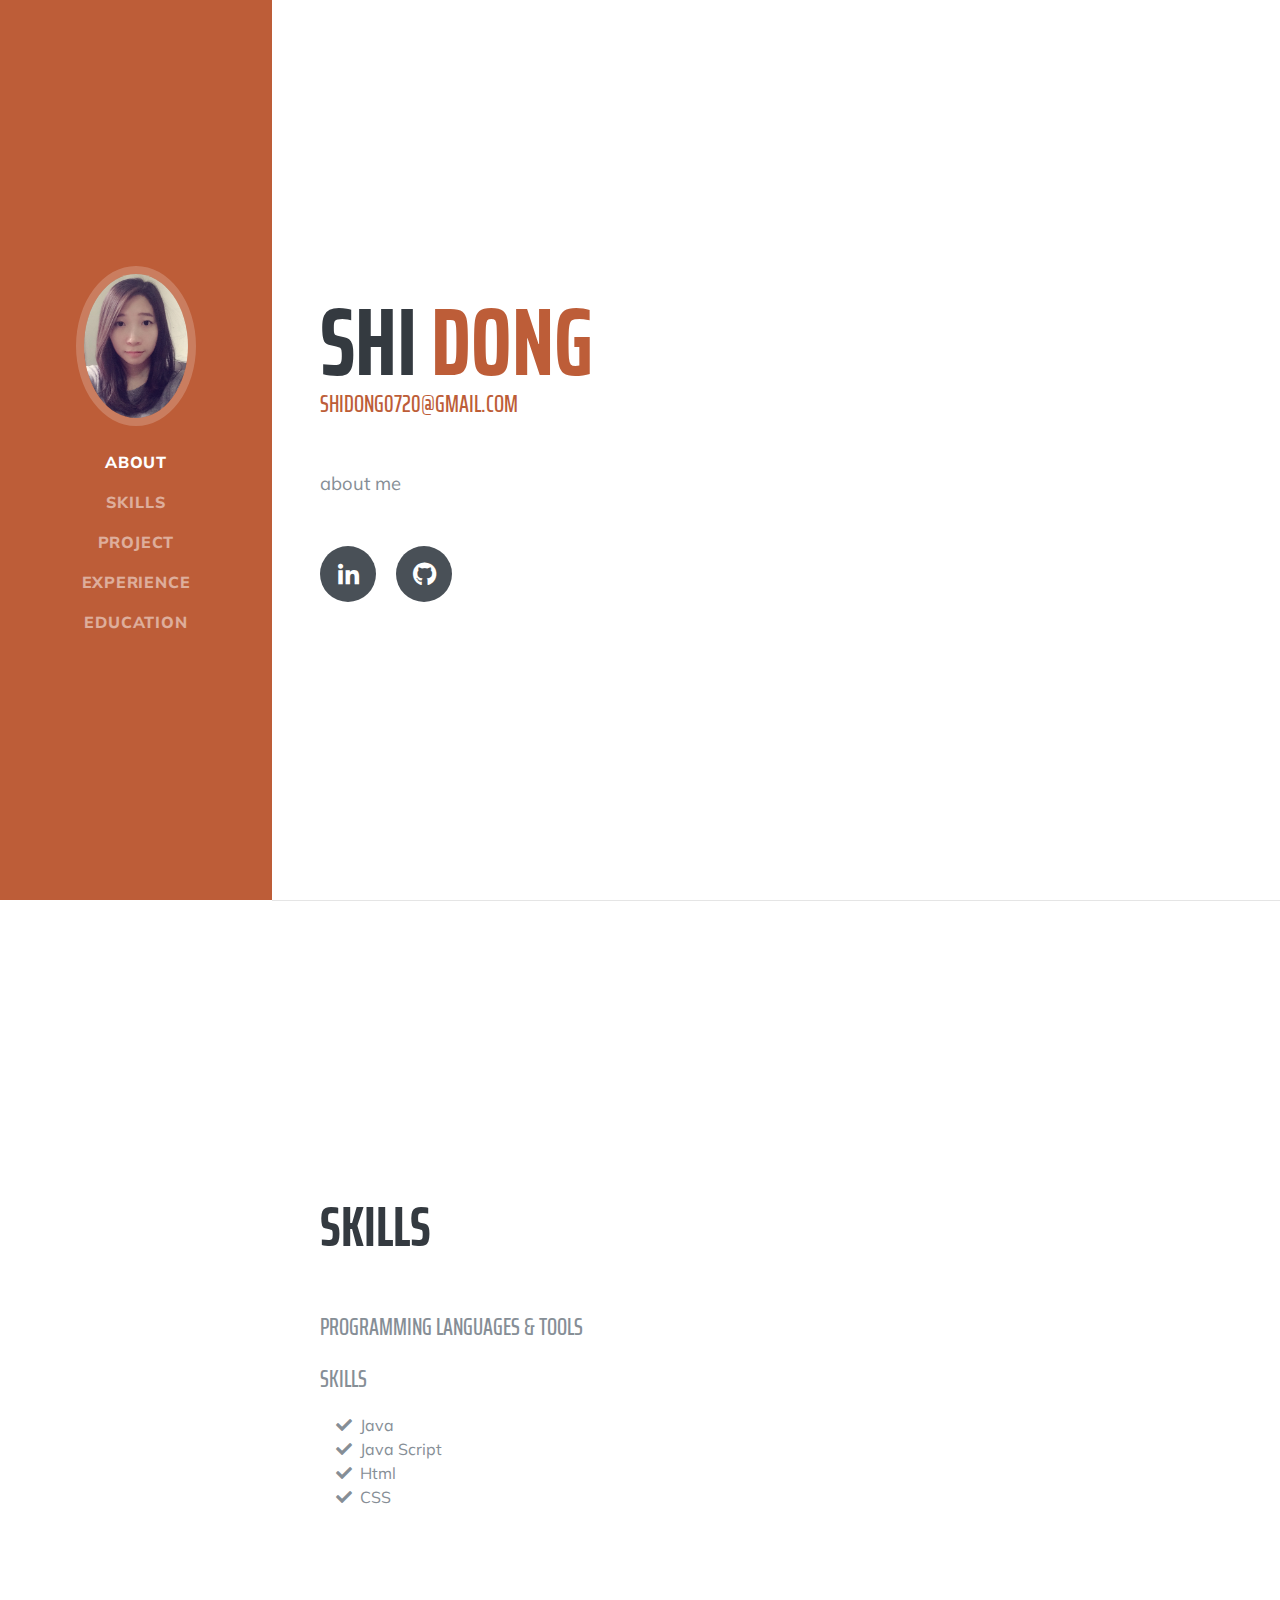
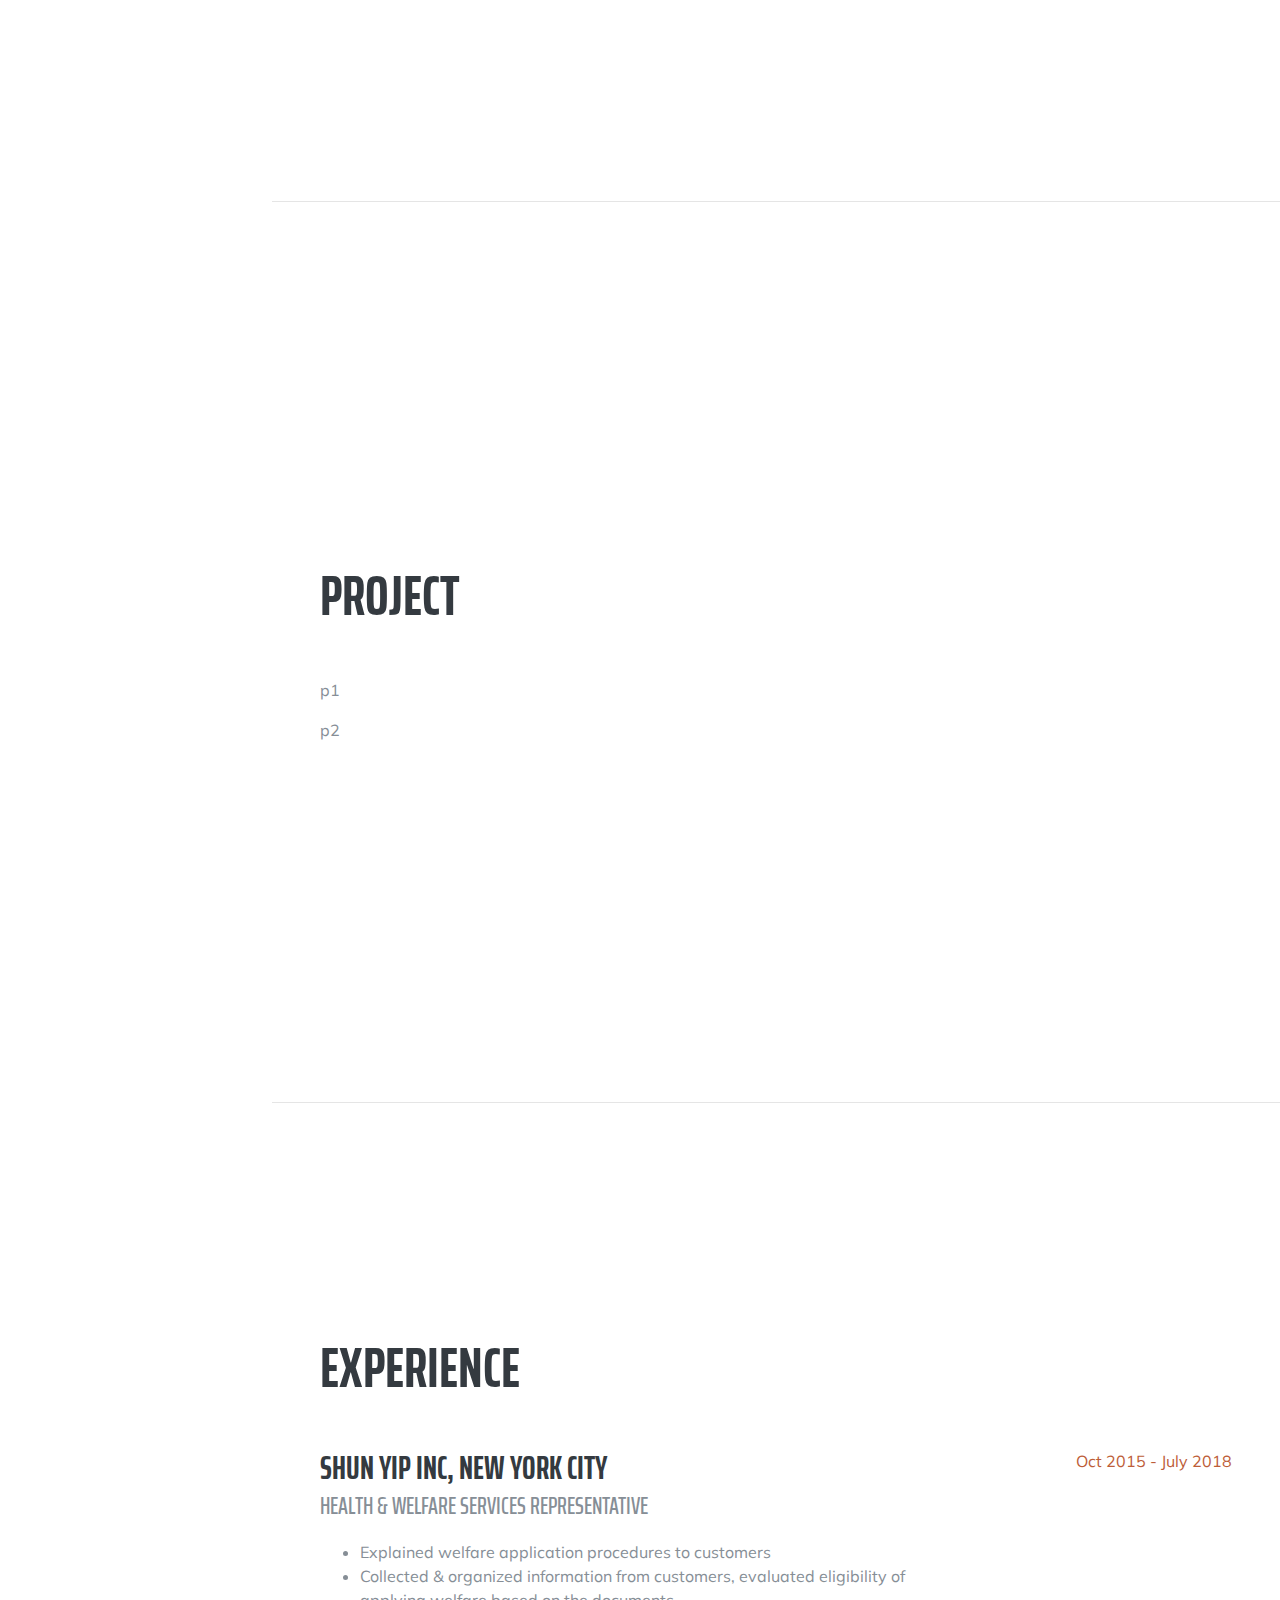
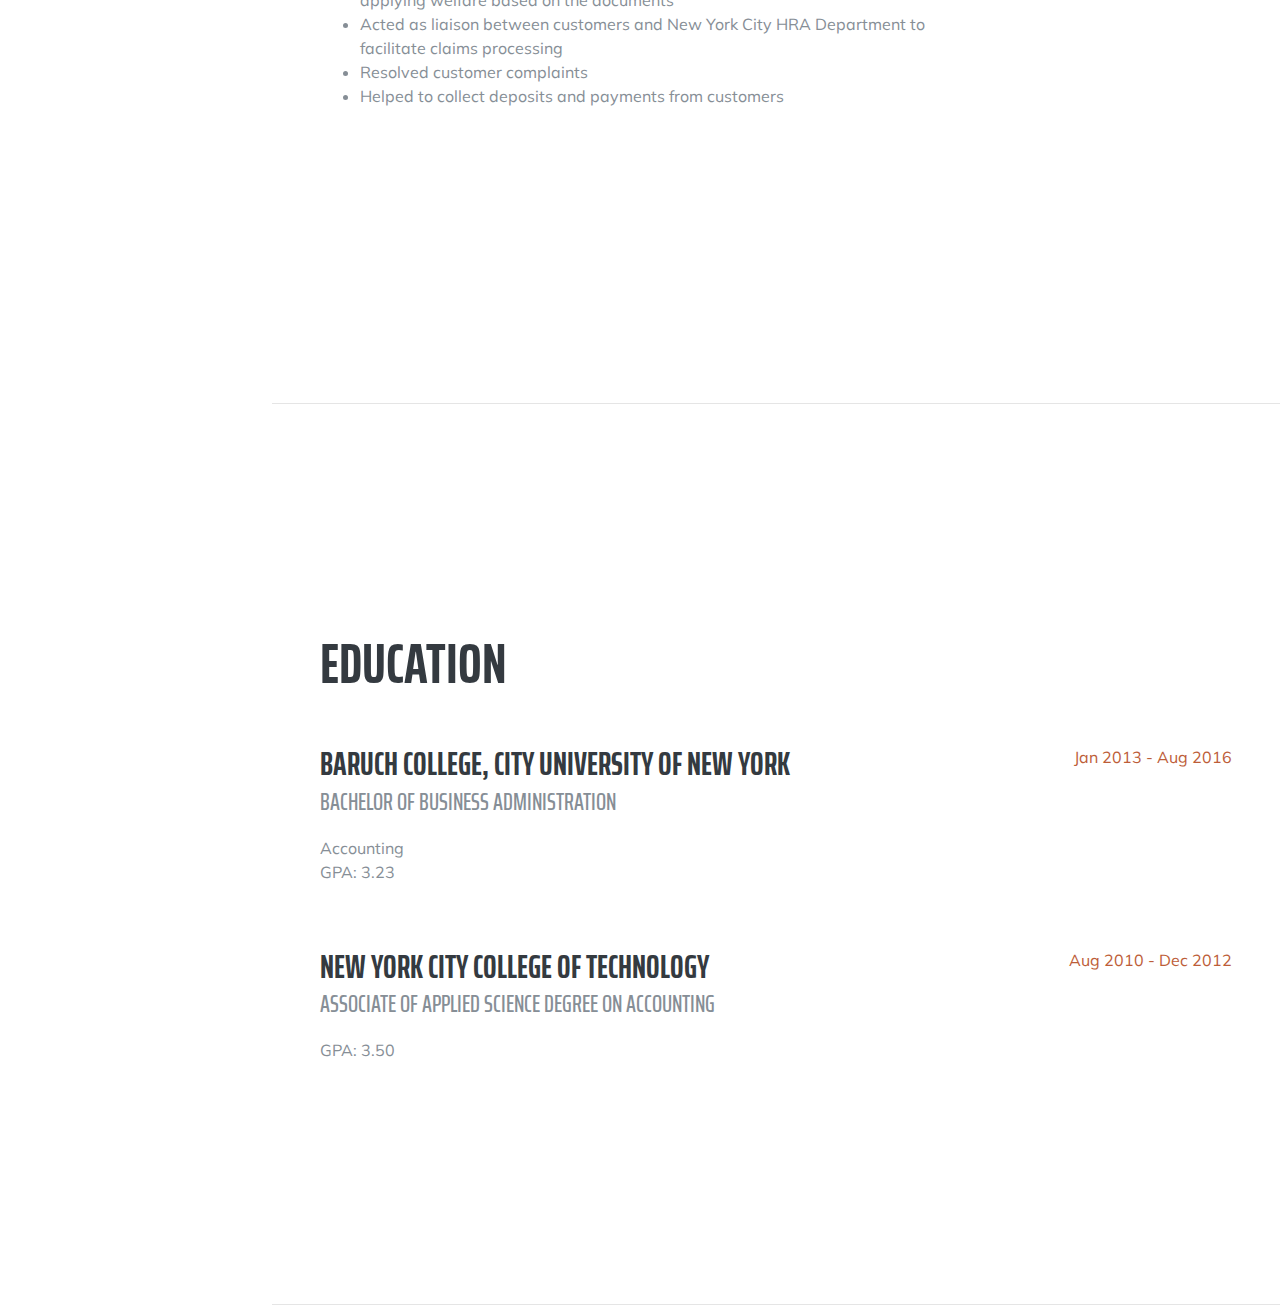
==== index.html @ 472696c8 "update index" ====
<!DOCTYPE html>
<html lang="en">

<head>

  <meta charset="utf-8">
  <meta name="viewport" content="width=device-width, initial-scale=1, shrink-to-fit=no">
  <meta name="description" content="">
  <meta name="author" content="">

  <title>Resume - Start Bootstrap Theme</title>

  <!-- Bootstrap core CSS -->
  <link href="vendor/bootstrap/css/bootstrap.min.css" rel="stylesheet">

  <!-- Custom fonts for this template -->
  <link href="https://fonts.googleapis.com/css?family=Saira+Extra+Condensed:500,700" rel="stylesheet">
  <link href="https://fonts.googleapis.com/css?family=Muli:400,400i,800,800i" rel="stylesheet">
  <link href="vendor/fontawesome-free/css/all.min.css" rel="stylesheet">

  <!-- Custom styles for this template -->
  <link href="css/resume.min.css" rel="stylesheet">

</head>

<body id="page-top">

  <nav class="navbar navbar-expand-lg navbar-dark bg-primary fixed-top" id="sideNav">
    <a class="navbar-brand js-scroll-trigger" href="#page-top">
      <span class="d-block d-lg-none">Shi Dong</span>
      <span class="d-none d-lg-block">
        <img class="img-fluid img-profile rounded-circle mx-auto mb-2" src="img/profile.jpg" alt="">
      </span>
    </a>
    <button class="navbar-toggler" type="button" data-toggle="collapse" data-target="#navbarSupportedContent" aria-controls="navbarSupportedContent" aria-expanded="false" aria-label="Toggle navigation">
      <span class="navbar-toggler-icon"></span>
    </button>
    <div class="collapse navbar-collapse" id="navbarSupportedContent">
      <ul class="navbar-nav">
        <li class="nav-item">
          <a class="nav-link js-scroll-trigger" href="#about">About</a>
        </li>
        <li class="nav-item">
          <a class="nav-link js-scroll-trigger" href="#skills">Skills</a>
        </li>
        <li class="nav-item">
          <a class="nav-link js-scroll-trigger" href="#project">Project</a>
        </li>
        <li class="nav-item">
          <a class="nav-link js-scroll-trigger" href="#experience">Experience</a>
        </li>
        <li class="nav-item">
          <a class="nav-link js-scroll-trigger" href="#education">Education</a>
        </li>

        <!-- <li class="nav-item">
          <a class="nav-link js-scroll-trigger" href="#project">Project</a>
        </li>
        <li class="nav-item">
          <a class="nav-link js-scroll-trigger" href="#awards">Awards</a>
        </li> -->
      </ul>
    </div>
  </nav>

  <div class="container-fluid p-0">

    <section class="resume-section p-3 p-lg-5 d-flex d-column" id="about">
      <div class="my-auto">
        <h1 class="mb-0">Shi
          <span class="text-primary">Dong</span>
        </h1>
        <div class="subheading mb-5">
        <a href="mailto:shidong0720@gmail.com">shidong0720@gmail.com</a>
        </div>
        <p class="lead mb-5">about me</p>
        <div class="social-icons">
          <a href="https://www.linkedin.com/in/shi-dong-583b75174/">
            <i class="fab fa-linkedin-in"></i>
          </a>
          <a href="https://github.com/shidong1216?tab=repositories">
            <i class="fab fa-github"></i>
          </a>
          
          
        </div>
      </div>
    </section>


    <hr class="m-0">

    <section class="resume-section p-3 p-lg-5 d-flex flex-column" id="skills">
      <div class="my-auto">
        <h2 class="mb-5">Skills</h2>

        <div class="subheading mb-3">Programming Languages &amp; Tools</div>
        <ul class="list-inline dev-icons">
         
<!--           <li class="list-inline-item">
            <i class="fab fa-node-js"></i>
          </li> -->
        </ul>

        <div class="subheading mb-3">Skills</div>
        <ul class="fa-ul mb-0">
          <li>
            <i class="fa-li fa fa-check"></i>
          Java</li>
          <li>
            <i class="fa-li fa fa-check"></i>
          Java Script</li>
          <li>
            <i class="fa-li fa fa-check"></i>
          Html</li>
          <li>
            <i class="fa-li fa fa-check"></i>
          CSS</li>
        </ul>
      </div>
    </section>

    <hr class="m-0">

    <section class="resume-section p-3 p-lg-5 d-flex flex-column" id="project">
      <div class="my-auto">
        <h2 class="mb-5">project</h2>
        <p>p1</p>
        <p class="mb-0">p2</p>
      </div>
    </section>

    <hr class="m-0">

    <section class="resume-section p-3 p-lg-5 d-flex flex-column" id="experience">
      <div class="my-auto">
        <h2 class="mb-5">Experience</h2>

        <div class="resume-item d-flex flex-column flex-md-row mb-5">
          <div class="resume-content mr-auto">
            <h3 class="mb-0">Shun Yip Inc, New York City</h3>
            <div class="subheading mb-3">Health & Welfare Services Representative</div>
            <ul>
              <li>Explained welfare application procedures to customers</li>
              <li>Collected & organized information from customers, evaluated eligibility of
                applying welfare based on the documents</li>
                <li>Acted as liaison between customers and New York City HRA Department to
                  facilitate claims processing</li>
                  <li>Resolved customer complaints</li>
                  <li>Helped to collect deposits and payments from customers</li>
            </ul>
          </div>
          <div class="resume-date text-md-right">
            <span class="text-primary">Oct 2015 - July 2018</span>
          </div>
        </div>
      </div>

    </section>

    <hr class="m-0">

    <section class="resume-section p-3 p-lg-5 d-flex flex-column" id="education">
      <div class="my-auto">
        <h2 class="mb-5">Education</h2>

        <div class="resume-item d-flex flex-column flex-md-row mb-5">
          <div class="resume-content mr-auto">
            <h3 class="mb-0">Baruch College, City University of New York</h3>
            <div class="subheading mb-3">Bachelor of business Administration</div>
            <div>Accounting</div>
            <p>GPA: 3.23</p>
          </div>
          <div class="resume-date text-md-right">
            <span class="text-primary">Jan 2013 - Aug 2016</span>
          </div>
        </div>

        <div class="resume-item d-flex flex-column flex-md-row">
          <div class="resume-content mr-auto">
            <h3 class="mb-0">New York City College of Technology</h3>
            <div class="subheading mb-3">Associate of Applied Science Degree on Accounting</div>
            <p>GPA: 3.50</p>
          </div>
          <div class="resume-date text-md-right">
            <span class="text-primary">Aug 2010 - Dec 2012</span>
          </div>
        </div>

      </div>
    </section>


    <hr class="m-0">

  </div>

  <!-- Bootstrap core JavaScript -->
  <script src="vendor/jquery/jquery.min.js"></script>
  <script src="vendor/bootstrap/js/bootstrap.bundle.min.js"></script>

  <!-- Plugin JavaScript -->
  <script src="vendor/jquery-easing/jquery.easing.min.js"></script>

  <!-- Custom scripts for this template -->
  <script src="js/resume.min.js"></script>

</body>

</html>
---- vendor/fontawesome-free/css/all.min.css ----
/*!
 * Font Awesome Free 5.3.1 by @fontawesome - https://fontawesome.com
 * License - https://fontawesome.com/license/free (Icons: CC BY 4.0, Fonts: SIL OFL 1.1, Code: MIT License)
 */
.fa,.fab,.fal,.far,.fas{-moz-osx-font-smoothing:grayscale;-webkit-font-smoothing:antialiased;display:inline-block;font-style:normal;font-variant:normal;text-rendering:auto;line-height:1}.fa-lg{font-size:1.33333em;line-height:.75em;vertical-align:-.0667em}.fa-xs{font-size:.75em}.fa-sm{font-size:.875em}.fa-1x{font-size:1em}.fa-2x{font-size:2em}.fa-3x{font-size:3em}.fa-4x{font-size:4em}.fa-5x{font-size:5em}.fa-6x{font-size:6em}.fa-7x{font-size:7em}.fa-8x{font-size:8em}.fa-9x{font-size:9em}.fa-10x{font-size:10em}.fa-fw{text-align:center;width:1.25em}.fa-ul{list-style-type:none;margin-left:2.5em;padding-left:0}.fa-ul>li{position:relative}.fa-li{left:-2em;position:absolute;text-align:center;width:2em;line-height:inherit}.fa-border{border:.08em solid #eee;border-radius:.1em;padding:.2em .25em .15em}.fa-pull-left{float:left}.fa-pull-right{float:right}.fa.fa-pull-left,.fab.fa-pull-left,.fal.fa-pull-left,.far.fa-pull-left,.fas.fa-pull-left{margin-right:.3em}.fa.fa-pull-right,.fab.fa-pull-right,.fal.fa-pull-right,.far.fa-pull-right,.fas.fa-pull-right{margin-left:.3em}.fa-spin{animation:fa-spin 2s infinite linear}.fa-pulse{animation:fa-spin 1s infinite steps(8)}@keyframes fa-spin{0%{transform:rotate(0deg)}to{transform:rotate(1turn)}}.fa-rotate-90{-ms-filter:"progid:DXImageTransform.Microsoft.BasicImage(rotation=1)";transform:rotate(90deg)}.fa-rotate-180{-ms-filter:"progid:DXImageTransform.Microsoft.BasicImage(rotation=2)";transform:rotate(180deg)}.fa-rotate-270{-ms-filter:"progid:DXImageTransform.Microsoft.BasicImage(rotation=3)";transform:rotate(270deg)}.fa-flip-horizontal{-ms-filter:"progid:DXImageTransform.Microsoft.BasicImage(rotation=0, mirror=1)";transform:scaleX(-1)}.fa-flip-vertical{transform:scaleY(-1)}.fa-flip-horizontal.fa-flip-vertical,.fa-flip-vertical{-ms-filter:"progid:DXImageTransform.Microsoft.BasicImage(rotation=2, mirror=1)"}.fa-flip-horizontal.fa-flip-vertical{transform:scale(-1)}:root .fa-flip-horizontal,:root .fa-flip-vertical,:root .fa-rotate-90,:root .fa-rotate-180,:root .fa-rotate-270{-webkit-filter:none;filter:none}.fa-stack{display:inline-block;height:2em;line-height:2em;position:relative;vertical-align:middle;width:2em}.fa-stack-1x,.fa-stack-2x{left:0;position:absolute;text-align:center;width:100%}.fa-stack-1x{line-height:inherit}.fa-stack-2x{font-size:2em}.fa-inverse{color:#fff}.fa-500px:before{content:"\f26e"}.fa-accessible-icon:before{content:"\f368"}.fa-accusoft:before{content:"\f369"}.fa-ad:before{content:"\f641"}.fa-address-book:before{content:"\f2b9"}.fa-address-card:before{content:"\f2bb"}.fa-adjust:before{content:"\f042"}.fa-adn:before{content:"\f170"}.fa-adversal:before{content:"\f36a"}.fa-affiliatetheme:before{content:"\f36b"}.fa-air-freshener:before{content:"\f5d0"}.fa-algolia:before{content:"\f36c"}.fa-align-center:before{content:"\f037"}.fa-align-justify:before{content:"\f039"}.fa-align-left:before{content:"\f036"}.fa-align-right:before{content:"\f038"}.fa-alipay:before{content:"\f642"}.fa-allergies:before{content:"\f461"}.fa-amazon:before{content:"\f270"}.fa-amazon-pay:before{content:"\f42c"}.fa-ambulance:before{content:"\f0f9"}.fa-american-sign-language-interpreting:before{content:"\f2a3"}.fa-amilia:before{content:"\f36d"}.fa-anchor:before{content:"\f13d"}.fa-android:before{content:"\f17b"}.fa-angellist:before{content:"\f209"}.fa-angle-double-down:before{content:"\f103"}.fa-angle-double-left:before{content:"\f100"}.fa-angle-double-right:before{content:"\f101"}.fa-angle-double-up:before{content:"\f102"}.fa-angle-down:before{content:"\f107"}.fa-angle-left:before{content:"\f104"}.fa-angle-right:before{content:"\f105"}.fa-angle-up:before{content:"\f106"}.fa-angry:before{content:"\f556"}.fa-angrycreative:before{content:"\f36e"}.fa-angular:before{content:"\f420"}.fa-ankh:before{content:"\f644"}.fa-app-store:before{content:"\f36f"}.fa-app-store-ios:before{content:"\f370"}.fa-apper:before{content:"\f371"}.fa-apple:before{content:"\f179"}.fa-apple-alt:before{content:"\f5d1"}.fa-apple-pay:before{content:"\f415"}.fa-archive:before{content:"\f187"}.fa-archway:before{content:"\f557"}.fa-arrow-alt-circle-down:before{content:"\f358"}.fa-arrow-alt-circle-left:before{content:"\f359"}.fa-arrow-alt-circle-right:before{content:"\f35a"}.fa-arrow-alt-circle-up:before{content:"\f35b"}.fa-arrow-circle-down:before{content:"\f0ab"}.fa-arrow-circle-left:before{content:"\f0a8"}.fa-arrow-circle-right:before{content:"\f0a9"}.fa-arrow-circle-up:before{content:"\f0aa"}.fa-arrow-down:before{content:"\f063"}.fa-arrow-left:before{content:"\f060"}.fa-arrow-right:before{content:"\f061"}.fa-arrow-up:before{content:"\f062"}.fa-arrows-alt:before{content:"\f0b2"}.fa-arrows-alt-h:before{content:"\f337"}.fa-arrows-alt-v:before{content:"\f338"}.fa-assistive-listening-systems:before{content:"\f2a2"}.fa-asterisk:before{content:"\f069"}.fa-asymmetrik:before{content:"\f372"}.fa-at:before{content:"\f1fa"}.fa-atlas:before{content:"\f558"}.fa-atom:before{content:"\f5d2"}.fa-audible:before{content:"\f373"}.fa-audio-description:before{content:"\f29e"}.fa-autoprefixer:before{content:"\f41c"}.fa-avianex:before{content:"\f374"}.fa-aviato:before{content:"\f421"}.fa-award:before{content:"\f559"}.fa-aws:before{content:"\f375"}.fa-backspace:before{content:"\f55a"}.fa-backward:before{content:"\f04a"}.fa-balance-scale:before{content:"\f24e"}.fa-ban:before{content:"\f05e"}.fa-band-aid:before{content:"\f462"}.fa-bandcamp:before{content:"\f2d5"}.fa-barcode:before{content:"\f02a"}.fa-bars:before{content:"\f0c9"}.fa-baseball-ball:before{content:"\f433"}.fa-basketball-ball:before{content:"\f434"}.fa-bath:before{content:"\f2cd"}.fa-battery-empty:before{content:"\f244"}.fa-battery-full:before{content:"\f240"}.fa-battery-half:before{content:"\f242"}.fa-battery-quarter:before{content:"\f243"}.fa-battery-three-quarters:before{content:"\f241"}.fa-bed:before{content:"\f236"}.fa-beer:before{content:"\f0fc"}.fa-behance:before{content:"\f1b4"}.fa-behance-square:before{content:"\f1b5"}.fa-bell:before{content:"\f0f3"}.fa-bell-slash:before{content:"\f1f6"}.fa-bezier-curve:before{content:"\f55b"}.fa-bible:before{content:"\f647"}.fa-bicycle:before{content:"\f206"}.fa-bimobject:before{content:"\f378"}.fa-binoculars:before{content:"\f1e5"}.fa-birthday-cake:before{content:"\f1fd"}.fa-bitbucket:before{content:"\f171"}.fa-bitcoin:before{content:"\f379"}.fa-bity:before{content:"\f37a"}.fa-black-tie:before{content:"\f27e"}.fa-blackberry:before{content:"\f37b"}.fa-blender:before{content:"\f517"}.fa-blind:before{content:"\f29d"}.fa-blogger:before{content:"\f37c"}.fa-blogger-b:before{content:"\f37d"}.fa-bluetooth:before{content:"\f293"}.fa-bluetooth-b:before{content:"\f294"}.fa-bold:before{content:"\f032"}.fa-bolt:before{content:"\f0e7"}.fa-bomb:before{content:"\f1e2"}.fa-bone:before{content:"\f5d7"}.fa-bong:before{content:"\f55c"}.fa-book:before{content:"\f02d"}.fa-book-open:before{content:"\f518"}.fa-book-reader:before{content:"\f5da"}.fa-bookmark:before{content:"\f02e"}.fa-bowling-ball:before{content:"\f436"}.fa-box:before{content:"\f466"}.fa-box-open:before{content:"\f49e"}.fa-boxes:before{content:"\f468"}.fa-braille:before{content:"\f2a1"}.fa-brain:before{content:"\f5dc"}.fa-briefcase:before{content:"\f0b1"}.fa-briefcase-medical:before{content:"\f469"}.fa-broadcast-tower:before{content:"\f519"}.fa-broom:before{content:"\f51a"}.fa-brush:before{content:"\f55d"}.fa-btc:before{content:"\f15a"}.fa-bug:before{content:"\f188"}.fa-building:before{content:"\f1ad"}.fa-bullhorn:before{content:"\f0a1"}.fa-bullseye:before{content:"\f140"}.fa-burn:before{content:"\f46a"}.fa-buromobelexperte:before{content:"\f37f"}.fa-bus:before{content:"\f207"}.fa-bus-alt:before{content:"\f55e"}.fa-business-time:before{content:"\f64a"}.fa-buysellads:before{content:"\f20d"}.fa-calculator:before{content:"\f1ec"}.fa-calendar:before{content:"\f133"}.fa-calendar-alt:before{content:"\f073"}.fa-calendar-check:before{content:"\f274"}.fa-calendar-minus:before{content:"\f272"}.fa-calendar-plus:before{content:"\f271"}.fa-calendar-times:before{content:"\f273"}.fa-camera:before{content:"\f030"}.fa-camera-retro:before{content:"\f083"}.fa-cannabis:before{content:"\f55f"}.fa-capsules:before{content:"\f46b"}.fa-car:before{content:"\f1b9"}.fa-car-alt:before{content:"\f5de"}.fa-car-battery:before{content:"\f5df"}.fa-car-crash:before{content:"\f5e1"}.fa-car-side:before{content:"\f5e4"}.fa-caret-down:before{content:"\f0d7"}.fa-caret-left:before{content:"\f0d9"}.fa-caret-right:before{content:"\f0da"}.fa-caret-square-down:before{content:"\f150"}.fa-caret-square-left:before{content:"\f191"}.fa-caret-square-right:before{content:"\f152"}.fa-caret-square-up:before{content:"\f151"}.fa-caret-up:before{content:"\f0d8"}.fa-cart-arrow-down:before{content:"\f218"}.fa-cart-plus:before{content:"\f217"}.fa-cc-amazon-pay:before{content:"\f42d"}.fa-cc-amex:before{content:"\f1f3"}.fa-cc-apple-pay:before{content:"\f416"}.fa-cc-diners-club:before{content:"\f24c"}.fa-cc-discover:before{content:"\f1f2"}.fa-cc-jcb:before{content:"\f24b"}.fa-cc-mastercard:before{content:"\f1f1"}.fa-cc-paypal:before{content:"\f1f4"}.fa-cc-stripe:before{content:"\f1f5"}.fa-cc-visa:before{content:"\f1f0"}.fa-centercode:before{content:"\f380"}.fa-certificate:before{content:"\f0a3"}.fa-chalkboard:before{content:"\f51b"}.fa-chalkboard-teacher:before{content:"\f51c"}.fa-charging-station:before{content:"\f5e7"}.fa-chart-area:before{content:"\f1fe"}.fa-chart-bar:before{content:"\f080"}.fa-chart-line:before{content:"\f201"}.fa-chart-pie:before{content:"\f200"}.fa-check:before{content:"\f00c"}.fa-check-circle:before{content:"\f058"}.fa-check-double:before{content:"\f560"}.fa-check-square:before{content:"\f14a"}.fa-chess:before{content:"\f439"}.fa-chess-bishop:before{content:"\f43a"}.fa-chess-board:before{content:"\f43c"}.fa-chess-king:before{content:"\f43f"}.fa-chess-knight:before{content:"\f441"}.fa-chess-pawn:before{content:"\f443"}.fa-chess-queen:before{content:"\f445"}.fa-chess-rook:before{content:"\f447"}.fa-chevron-circle-down:before{content:"\f13a"}.fa-chevron-circle-left:before{content:"\f137"}.fa-chevron-circle-right:before{content:"\f138"}.fa-chevron-circle-up:before{content:"\f139"}.fa-chevron-down:before{content:"\f078"}.fa-chevron-left:before{content:"\f053"}.fa-chevron-right:before{content:"\f054"}.fa-chevron-up:before{content:"\f077"}.fa-child:before{content:"\f1ae"}.fa-chrome:before{content:"\f268"}.fa-church:before{content:"\f51d"}.fa-circle:before{content:"\f111"}.fa-circle-notch:before{content:"\f1ce"}.fa-city:before{content:"\f64f"}.fa-clipboard:before{content:"\f328"}.fa-clipboard-check:before{content:"\f46c"}.fa-clipboard-list:before{content:"\f46d"}.fa-clock:before{content:"\f017"}.fa-clone:before{content:"\f24d"}.fa-closed-captioning:before{content:"\f20a"}.fa-cloud:before{content:"\f0c2"}.fa-cloud-download-alt:before{content:"\f381"}.fa-cloud-upload-alt:before{content:"\f382"}.fa-cloudscale:before{content:"\f383"}.fa-cloudsmith:before{content:"\f384"}.fa-cloudversify:before{content:"\f385"}.fa-cocktail:before{content:"\f561"}.fa-code:before{content:"\f121"}.fa-code-branch:before{content:"\f126"}.fa-codepen:before{content:"\f1cb"}.fa-codiepie:before{content:"\f284"}.fa-coffee:before{content:"\f0f4"}.fa-cog:before{content:"\f013"}.fa-cogs:before{content:"\f085"}.fa-coins:before{content:"\f51e"}.fa-columns:before{content:"\f0db"}.fa-comment:before{content:"\f075"}.fa-comment-alt:before{content:"\f27a"}.fa-comment-dollar:before{content:"\f651"}.fa-comment-dots:before{content:"\f4ad"}.fa-comment-slash:before{content:"\f4b3"}.fa-comments:before{content:"\f086"}.fa-comments-dollar:before{content:"\f653"}.fa-compact-disc:before{content:"\f51f"}.fa-compass:before{content:"\f14e"}.fa-compress:before{content:"\f066"}.fa-concierge-bell:before{content:"\f562"}.fa-connectdevelop:before{content:"\f20e"}.fa-contao:before{content:"\f26d"}.fa-cookie:before{content:"\f563"}.fa-cookie-bite:before{content:"\f564"}.fa-copy:before{content:"\f0c5"}.fa-copyright:before{content:"\f1f9"}.fa-couch:before{content:"\f4b8"}.fa-cpanel:before{content:"\f388"}.fa-creative-commons:before{content:"\f25e"}.fa-creative-commons-by:before{content:"\f4e7"}.fa-creative-commons-nc:before{content:"\f4e8"}.fa-creative-commons-nc-eu:before{content:"\f4e9"}.fa-creative-commons-nc-jp:before{content:"\f4ea"}.fa-creative-commons-nd:before{content:"\f4eb"}.fa-creative-commons-pd:before{content:"\f4ec"}.fa-creative-commons-pd-alt:before{content:"\f4ed"}.fa-creative-commons-remix:before{content:"\f4ee"}.fa-creative-commons-sa:before{content:"\f4ef"}.fa-creative-commons-sampling:before{content:"\f4f0"}.fa-creative-commons-sampling-plus:before{content:"\f4f1"}.fa-creative-commons-share:before{content:"\f4f2"}.fa-credit-card:before{content:"\f09d"}.fa-crop:before{content:"\f125"}.fa-crop-alt:before{content:"\f565"}.fa-cross:before{content:"\f654"}.fa-crosshairs:before{content:"\f05b"}.fa-crow:before{content:"\f520"}.fa-crown:before{content:"\f521"}.fa-css3:before{content:"\f13c"}.fa-css3-alt:before{content:"\f38b"}.fa-cube:before{content:"\f1b2"}.fa-cubes:before{content:"\f1b3"}.fa-cut:before{content:"\f0c4"}.fa-cuttlefish:before{content:"\f38c"}.fa-d-and-d:before{content:"\f38d"}.fa-dashcube:before{content:"\f210"}.fa-database:before{content:"\f1c0"}.fa-deaf:before{content:"\f2a4"}.fa-delicious:before{content:"\f1a5"}.fa-deploydog:before{content:"\f38e"}.fa-deskpro:before{content:"\f38f"}.fa-desktop:before{content:"\f108"}.fa-deviantart:before{content:"\f1bd"}.fa-dharmachakra:before{content:"\f655"}.fa-diagnoses:before{content:"\f470"}.fa-dice:before{content:"\f522"}.fa-dice-five:before{content:"\f523"}.fa-dice-four:before{content:"\f524"}.fa-dice-one:before{content:"\f525"}.fa-dice-six:before{content:"\f526"}.fa-dice-three:before{content:"\f527"}.fa-dice-two:before{content:"\f528"}.fa-digg:before{content:"\f1a6"}.fa-digital-ocean:before{content:"\f391"}.fa-digital-tachograph:before{content:"\f566"}.fa-directions:before{content:"\f5eb"}.fa-discord:before{content:"\f392"}.fa-discourse:before{content:"\f393"}.fa-divide:before{content:"\f529"}.fa-dizzy:before{content:"\f567"}.fa-dna:before{content:"\f471"}.fa-dochub:before{content:"\f394"}.fa-docker:before{content:"\f395"}.fa-dollar-sign:before{content:"\f155"}.fa-dolly:before{content:"\f472"}.fa-dolly-flatbed:before{content:"\f474"}.fa-donate:before{content:"\f4b9"}.fa-door-closed:before{content:"\f52a"}.fa-door-open:before{content:"\f52b"}.fa-dot-circle:before{content:"\f192"}.fa-dove:before{content:"\f4ba"}.fa-download:before{content:"\f019"}.fa-draft2digital:before{content:"\f396"}.fa-drafting-compass:before{content:"\f568"}.fa-draw-polygon:before{content:"\f5ee"}.fa-dribbble:before{content:"\f17d"}.fa-dribbble-square:before{content:"\f397"}.fa-dropbox:before{content:"\f16b"}.fa-drum:before{content:"\f569"}.fa-drum-steelpan:before{content:"\f56a"}.fa-drupal:before{content:"\f1a9"}.fa-dumbbell:before{content:"\f44b"}.fa-dyalog:before{content:"\f399"}.fa-earlybirds:before{content:"\f39a"}.fa-ebay:before{content:"\f4f4"}.fa-edge:before{content:"\f282"}.fa-edit:before{content:"\f044"}.fa-eject:before{content:"\f052"}.fa-elementor:before{content:"\f430"}.fa-ellipsis-h:before{content:"\f141"}.fa-ellipsis-v:before{content:"\f142"}.fa-ello:before{content:"\f5f1"}.fa-ember:before{content:"\f423"}.fa-empire:before{content:"\f1d1"}.fa-envelope:before{content:"\f0e0"}.fa-envelope-open:before{content:"\f2b6"}.fa-envelope-open-text:before{content:"\f658"}.fa-envelope-square:before{content:"\f199"}.fa-envira:before{content:"\f299"}.fa-equals:before{content:"\f52c"}.fa-eraser:before{content:"\f12d"}.fa-erlang:before{content:"\f39d"}.fa-ethereum:before{content:"\f42e"}.fa-etsy:before{content:"\f2d7"}.fa-euro-sign:before{content:"\f153"}.fa-exchange-alt:before{content:"\f362"}.fa-exclamation:before{content:"\f12a"}.fa-exclamation-circle:before{content:"\f06a"}.fa-exclamation-triangle:before{content:"\f071"}.fa-expand:before{content:"\f065"}.fa-expand-arrows-alt:before{content:"\f31e"}.fa-expeditedssl:before{content:"\f23e"}.fa-external-link-alt:before{content:"\f35d"}.fa-external-link-square-alt:before{content:"\f360"}.fa-eye:before{content:"\f06e"}.fa-eye-dropper:before{content:"\f1fb"}.fa-eye-slash:before{content:"\f070"}.fa-facebook:before{content:"\f09a"}.fa-facebook-f:before{content:"\f39e"}.fa-facebook-messenger:before{content:"\f39f"}.fa-facebook-square:before{content:"\f082"}.fa-fast-backward:before{content:"\f049"}.fa-fast-forward:before{content:"\f050"}.fa-fax:before{content:"\f1ac"}.fa-feather:before{content:"\f52d"}.fa-feather-alt:before{content:"\f56b"}.fa-female:before{content:"\f182"}.fa-fighter-jet:before{content:"\f0fb"}.fa-file:before{content:"\f15b"}.fa-file-alt:before{content:"\f15c"}.fa-file-archive:before{content:"\f1c6"}.fa-file-audio:before{content:"\f1c7"}.fa-file-code:before{content:"\f1c9"}.fa-file-contract:before{content:"\f56c"}.fa-file-download:before{content:"\f56d"}.fa-file-excel:before{content:"\f1c3"}.fa-file-export:before{content:"\f56e"}.fa-file-image:before{content:"\f1c5"}.fa-file-import:before{content:"\f56f"}.fa-file-invoice:before{content:"\f570"}.fa-file-invoice-dollar:before{content:"\f571"}.fa-file-medical:before{content:"\f477"}.fa-file-medical-alt:before{content:"\f478"}.fa-file-pdf:before{content:"\f1c1"}.fa-file-powerpoint:before{content:"\f1c4"}.fa-file-prescription:before{content:"\f572"}.fa-file-signature:before{content:"\f573"}.fa-file-upload:before{content:"\f574"}.fa-file-video:before{content:"\f1c8"}.fa-file-word:before{content:"\f1c2"}.fa-fill:before{content:"\f575"}.fa-fill-drip:before{content:"\f576"}.fa-film:before{content:"\f008"}.fa-filter:before{content:"\f0b0"}.fa-fingerprint:before{content:"\f577"}.fa-fire:before{content:"\f06d"}.fa-fire-extinguisher:before{content:"\f134"}.fa-firefox:before{content:"\f269"}.fa-first-aid:before{content:"\f479"}.fa-first-order:before{content:"\f2b0"}.fa-first-order-alt:before{content:"\f50a"}.fa-firstdraft:before{content:"\f3a1"}.fa-fish:before{content:"\f578"}.fa-flag:before{content:"\f024"}.fa-flag-checkered:before{content:"\f11e"}.fa-flask:before{content:"\f0c3"}.fa-flickr:before{content:"\f16e"}.fa-flipboard:before{content:"\f44d"}.fa-flushed:before{content:"\f579"}.fa-fly:before{content:"\f417"}.fa-folder:before{content:"\f07b"}.fa-folder-minus:before{content:"\f65d"}.fa-folder-open:before{content:"\f07c"}.fa-folder-plus:before{content:"\f65e"}.fa-font:before{content:"\f031"}.fa-font-awesome:before{content:"\f2b4"}.fa-font-awesome-alt:before{content:"\f35c"}.fa-font-awesome-flag:before{content:"\f425"}.fa-font-awesome-logo-full:before{content:"\f4e6"}.fa-fonticons:before{content:"\f280"}.fa-fonticons-fi:before{content:"\f3a2"}.fa-football-ball:before{content:"\f44e"}.fa-fort-awesome:before{content:"\f286"}.fa-fort-awesome-alt:before{content:"\f3a3"}.fa-forumbee:before{content:"\f211"}.fa-forward:before{content:"\f04e"}.fa-foursquare:before{content:"\f180"}.fa-free-code-camp:before{content:"\f2c5"}.fa-freebsd:before{content:"\f3a4"}.fa-frog:before{content:"\f52e"}.fa-frown:before{content:"\f119"}.fa-frown-open:before{content:"\f57a"}.fa-fulcrum:before{content:"\f50b"}.fa-funnel-dollar:before{content:"\f662"}.fa-futbol:before{content:"\f1e3"}.fa-galactic-republic:before{content:"\f50c"}.fa-galactic-senate:before{content:"\f50d"}.fa-gamepad:before{content:"\f11b"}.fa-gas-pump:before{content:"\f52f"}.fa-gavel:before{content:"\f0e3"}.fa-gem:before{content:"\f3a5"}.fa-genderless:before{content:"\f22d"}.fa-get-pocket:before{content:"\f265"}.fa-gg:before{content:"\f260"}.fa-gg-circle:before{content:"\f261"}.fa-gift:before{content:"\f06b"}.fa-git:before{content:"\f1d3"}.fa-git-square:before{content:"\f1d2"}.fa-github:before{content:"\f09b"}.fa-github-alt:before{content:"\f113"}.fa-github-square:before{content:"\f092"}.fa-gitkraken:before{content:"\f3a6"}.fa-gitlab:before{content:"\f296"}.fa-gitter:before{content:"\f426"}.fa-glass-martini:before{content:"\f000"}.fa-glass-martini-alt:before{content:"\f57b"}.fa-glasses:before{content:"\f530"}.fa-glide:before{content:"\f2a5"}.fa-glide-g:before{content:"\f2a6"}.fa-globe:before{content:"\f0ac"}.fa-globe-africa:before{content:"\f57c"}.fa-globe-americas:before{content:"\f57d"}.fa-globe-asia:before{content:"\f57e"}.fa-gofore:before{content:"\f3a7"}.fa-golf-ball:before{content:"\f450"}.fa-goodreads:before{content:"\f3a8"}.fa-goodreads-g:before{content:"\f3a9"}.fa-google:before{content:"\f1a0"}.fa-google-drive:before{content:"\f3aa"}.fa-google-play:before{content:"\f3ab"}.fa-google-plus:before{content:"\f2b3"}.fa-google-plus-g:before{content:"\f0d5"}.fa-google-plus-square:before{content:"\f0d4"}.fa-google-wallet:before{content:"\f1ee"}.fa-gopuram:before{content:"\f664"}.fa-graduation-cap:before{content:"\f19d"}.fa-gratipay:before{content:"\f184"}.fa-grav:before{content:"\f2d6"}.fa-greater-than:before{content:"\f531"}.fa-greater-than-equal:before{content:"\f532"}.fa-grimace:before{content:"\f57f"}.fa-grin:before{content:"\f580"}.fa-grin-alt:before{content:"\f581"}.fa-grin-beam:before{content:"\f582"}.fa-grin-beam-sweat:before{content:"\f583"}.fa-grin-hearts:before{content:"\f584"}.fa-grin-squint:before{content:"\f585"}.fa-grin-squint-tears:before{content:"\f586"}.fa-grin-stars:before{content:"\f587"}.fa-grin-tears:before{content:"\f588"}.fa-grin-tongue:before{content:"\f589"}.fa-grin-tongue-squint:before{content:"\f58a"}.fa-grin-tongue-wink:before{content:"\f58b"}.fa-grin-wink:before{content:"\f58c"}.fa-grip-horizontal:before{content:"\f58d"}.fa-grip-vertical:before{content:"\f58e"}.fa-gripfire:before{content:"\f3ac"}.fa-grunt:before{content:"\f3ad"}.fa-gulp:before{content:"\f3ae"}.fa-h-square:before{content:"\f0fd"}.fa-hacker-news:before{content:"\f1d4"}.fa-hacker-news-square:before{content:"\f3af"}.fa-hackerrank:before{content:"\f5f7"}.fa-hamsa:before{content:"\f665"}.fa-hand-holding:before{content:"\f4bd"}.fa-hand-holding-heart:before{content:"\f4be"}.fa-hand-holding-usd:before{content:"\f4c0"}.fa-hand-lizard:before{content:"\f258"}.fa-hand-paper:before{content:"\f256"}.fa-hand-peace:before{content:"\f25b"}.fa-hand-point-down:before{content:"\f0a7"}.fa-hand-point-left:before{content:"\f0a5"}.fa-hand-point-right:before{content:"\f0a4"}.fa-hand-point-up:before{content:"\f0a6"}.fa-hand-pointer:before{content:"\f25a"}.fa-hand-rock:before{content:"\f255"}.fa-hand-scissors:before{content:"\f257"}.fa-hand-spock:before{content:"\f259"}.fa-hands:before{content:"\f4c2"}.fa-hands-helping:before{content:"\f4c4"}.fa-handshake:before{content:"\f2b5"}.fa-hashtag:before{content:"\f292"}.fa-haykal:before{content:"\f666"}.fa-hdd:before{content:"\f0a0"}.fa-heading:before{content:"\f1dc"}.fa-headphones:before{content:"\f025"}.fa-headphones-alt:before{content:"\f58f"}.fa-headset:before{content:"\f590"}.fa-heart:before{content:"\f004"}.fa-heartbeat:before{content:"\f21e"}.fa-helicopter:before{content:"\f533"}.fa-highlighter:before{content:"\f591"}.fa-hips:before{content:"\f452"}.fa-hire-a-helper:before{content:"\f3b0"}.fa-history:before{content:"\f1da"}.fa-hockey-puck:before{content:"\f453"}.fa-home:before{content:"\f015"}.fa-hooli:before{content:"\f427"}.fa-hornbill:before{content:"\f592"}.fa-hospital:before{content:"\f0f8"}.fa-hospital-alt:before{content:"\f47d"}.fa-hospital-symbol:before{content:"\f47e"}.fa-hot-tub:before{content:"\f593"}.fa-hotel:before{content:"\f594"}.fa-hotjar:before{content:"\f3b1"}.fa-hourglass:before{content:"\f254"}.fa-hourglass-end:before{content:"\f253"}.fa-hourglass-half:before{content:"\f252"}.fa-hourglass-start:before{content:"\f251"}.fa-houzz:before{content:"\f27c"}.fa-html5:before{content:"\f13b"}.fa-hubspot:before{content:"\f3b2"}.fa-i-cursor:before{content:"\f246"}.fa-id-badge:before{content:"\f2c1"}.fa-id-card:before{content:"\f2c2"}.fa-id-card-alt:before{content:"\f47f"}.fa-image:before{content:"\f03e"}.fa-images:before{content:"\f302"}.fa-imdb:before{content:"\f2d8"}.fa-inbox:before{content:"\f01c"}.fa-indent:before{content:"\f03c"}.fa-industry:before{content:"\f275"}.fa-infinity:before{content:"\f534"}.fa-info:before{content:"\f129"}.fa-info-circle:before{content:"\f05a"}.fa-instagram:before{content:"\f16d"}.fa-internet-explorer:before{content:"\f26b"}.fa-ioxhost:before{content:"\f208"}.fa-italic:before{content:"\f033"}.fa-itunes:before{content:"\f3b4"}.fa-itunes-note:before{content:"\f3b5"}.fa-java:before{content:"\f4e4"}.fa-jedi:before{content:"\f669"}.fa-jedi-order:before{content:"\f50e"}.fa-jenkins:before{content:"\f3b6"}.fa-joget:before{content:"\f3b7"}.fa-joint:before{content:"\f595"}.fa-joomla:before{content:"\f1aa"}.fa-journal-whills:before{content:"\f66a"}.fa-js:before{content:"\f3b8"}.fa-js-square:before{content:"\f3b9"}.fa-jsfiddle:before{content:"\f1cc"}.fa-kaaba:before{content:"\f66b"}.fa-kaggle:before{content:"\f5fa"}.fa-key:before{content:"\f084"}.fa-keybase:before{content:"\f4f5"}.fa-keyboard:before{content:"\f11c"}.fa-keycdn:before{content:"\f3ba"}.fa-khanda:before{content:"\f66d"}.fa-kickstarter:before{content:"\f3bb"}.fa-kickstarter-k:before{content:"\f3bc"}.fa-kiss:before{content:"\f596"}.fa-kiss-beam:before{content:"\f597"}.fa-kiss-wink-heart:before{content:"\f598"}.fa-kiwi-bird:before{content:"\f535"}.fa-korvue:before{content:"\f42f"}.fa-landmark:before{content:"\f66f"}.fa-language:before{content:"\f1ab"}.fa-laptop:before{content:"\f109"}.fa-laptop-code:before{content:"\f5fc"}.fa-laravel:before{content:"\f3bd"}.fa-lastfm:before{content:"\f202"}.fa-lastfm-square:before{content:"\f203"}.fa-laugh:before{content:"\f599"}.fa-laugh-beam:before{content:"\f59a"}.fa-laugh-squint:before{content:"\f59b"}.fa-laugh-wink:before{content:"\f59c"}.fa-layer-group:before{content:"\f5fd"}.fa-leaf:before{content:"\f06c"}.fa-leanpub:before{content:"\f212"}.fa-lemon:before{content:"\f094"}.fa-less:before{content:"\f41d"}.fa-less-than:before{content:"\f536"}.fa-less-than-equal:before{content:"\f537"}.fa-level-down-alt:before{content:"\f3be"}.fa-level-up-alt:before{content:"\f3bf"}.fa-life-ring:before{content:"\f1cd"}.fa-lightbulb:before{content:"\f0eb"}.fa-line:before{content:"\f3c0"}.fa-link:before{content:"\f0c1"}.fa-linkedin:before{content:"\f08c"}.fa-linkedin-in:before{content:"\f0e1"}.fa-linode:before{content:"\f2b8"}.fa-linux:before{content:"\f17c"}.fa-lira-sign:before{content:"\f195"}.fa-list:before{content:"\f03a"}.fa-list-alt:before{content:"\f022"}.fa-list-ol:before{content:"\f0cb"}.fa-list-ul:before{content:"\f0ca"}.fa-location-arrow:before{content:"\f124"}.fa-lock:before{content:"\f023"}.fa-lock-open:before{content:"\f3c1"}.fa-long-arrow-alt-down:before{content:"\f309"}.fa-long-arrow-alt-left:before{content:"\f30a"}.fa-long-arrow-alt-right:before{content:"\f30b"}.fa-long-arrow-alt-up:before{content:"\f30c"}.fa-low-vision:before{content:"\f2a8"}.fa-luggage-cart:before{content:"\f59d"}.fa-lyft:before{content:"\f3c3"}.fa-magento:before{content:"\f3c4"}.fa-magic:before{content:"\f0d0"}.fa-magnet:before{content:"\f076"}.fa-mail-bulk:before{content:"\f674"}.fa-mailchimp:before{content:"\f59e"}.fa-male:before{content:"\f183"}.fa-mandalorian:before{content:"\f50f"}.fa-map:before{content:"\f279"}.fa-map-marked:before{content:"\f59f"}.fa-map-marked-alt:before{content:"\f5a0"}.fa-map-marker:before{content:"\f041"}.fa-map-marker-alt:before{content:"\f3c5"}.fa-map-pin:before{content:"\f276"}.fa-map-signs:before{content:"\f277"}.fa-markdown:before{content:"\f60f"}.fa-marker:before{content:"\f5a1"}.fa-mars:before{content:"\f222"}.fa-mars-double:before{content:"\f227"}.fa-mars-stroke:before{content:"\f229"}.fa-mars-stroke-h:before{content:"\f22b"}.fa-mars-stroke-v:before{content:"\f22a"}.fa-mastodon:before{content:"\f4f6"}.fa-maxcdn:before{content:"\f136"}.fa-medal:before{content:"\f5a2"}.fa-medapps:before{content:"\f3c6"}.fa-medium:before{content:"\f23a"}.fa-medium-m:before{content:"\f3c7"}.fa-medkit:before{content:"\f0fa"}.fa-medrt:before{content:"\f3c8"}.fa-meetup:before{content:"\f2e0"}.fa-megaport:before{content:"\f5a3"}.fa-meh:before{content:"\f11a"}.fa-meh-blank:before{content:"\f5a4"}.fa-meh-rolling-eyes:before{content:"\f5a5"}.fa-memory:before{content:"\f538"}.fa-menorah:before{content:"\f676"}.fa-mercury:before{content:"\f223"}.fa-microchip:before{content:"\f2db"}.fa-microphone:before{content:"\f130"}.fa-microphone-alt:before{content:"\f3c9"}.fa-microphone-alt-slash:before{content:"\f539"}.fa-microphone-slash:before{content:"\f131"}.fa-microscope:before{content:"\f610"}.fa-microsoft:before{content:"\f3ca"}.fa-minus:before{content:"\f068"}.fa-minus-circle:before{content:"\f056"}.fa-minus-square:before{content:"\f146"}.fa-mix:before{content:"\f3cb"}.fa-mixcloud:before{content:"\f289"}.fa-mizuni:before{content:"\f3cc"}.fa-mobile:before{content:"\f10b"}.fa-mobile-alt:before{content:"\f3cd"}.fa-modx:before{content:"\f285"}.fa-monero:before{content:"\f3d0"}.fa-money-bill:before{content:"\f0d6"}.fa-money-bill-alt:before{content:"\f3d1"}.fa-money-bill-wave:before{content:"\f53a"}.fa-money-bill-wave-alt:before{content:"\f53b"}.fa-money-check:before{content:"\f53c"}.fa-money-check-alt:before{content:"\f53d"}.fa-monument:before{content:"\f5a6"}.fa-moon:before{content:"\f186"}.fa-mortar-pestle:before{content:"\f5a7"}.fa-mosque:before{content:"\f678"}.fa-motorcycle:before{content:"\f21c"}.fa-mouse-pointer:before{content:"\f245"}.fa-music:before{content:"\f001"}.fa-napster:before{content:"\f3d2"}.fa-neos:before{content:"\f612"}.fa-neuter:before{content:"\f22c"}.fa-newspaper:before{content:"\f1ea"}.fa-nimblr:before{content:"\f5a8"}.fa-nintendo-switch:before{content:"\f418"}.fa-node:before{content:"\f419"}.fa-node-js:before{content:"\f3d3"}.fa-not-equal:before{content:"\f53e"}.fa-notes-medical:before{content:"\f481"}.fa-npm:before{content:"\f3d4"}.fa-ns8:before{content:"\f3d5"}.fa-nutritionix:before{content:"\f3d6"}.fa-object-group:before{content:"\f247"}.fa-object-ungroup:before{content:"\f248"}.fa-odnoklassniki:before{content:"\f263"}.fa-odnoklassniki-square:before{content:"\f264"}.fa-oil-can:before{content:"\f613"}.fa-old-republic:before{content:"\f510"}.fa-om:before{content:"\f679"}.fa-opencart:before{content:"\f23d"}.fa-openid:before{content:"\f19b"}.fa-opera:before{content:"\f26a"}.fa-optin-monster:before{content:"\f23c"}.fa-osi:before{content:"\f41a"}.fa-outdent:before{content:"\f03b"}.fa-page4:before{content:"\f3d7"}.fa-pagelines:before{content:"\f18c"}.fa-paint-brush:before{content:"\f1fc"}.fa-paint-roller:before{content:"\f5aa"}.fa-palette:before{content:"\f53f"}.fa-palfed:before{content:"\f3d8"}.fa-pallet:before{content:"\f482"}.fa-paper-plane:before{content:"\f1d8"}.fa-paperclip:before{content:"\f0c6"}.fa-parachute-box:before{content:"\f4cd"}.fa-paragraph:before{content:"\f1dd"}.fa-parking:before{content:"\f540"}.fa-passport:before{content:"\f5ab"}.fa-pastafarianism:before{content:"\f67b"}.fa-paste:before{content:"\f0ea"}.fa-patreon:before{content:"\f3d9"}.fa-pause:before{content:"\f04c"}.fa-pause-circle:before{content:"\f28b"}.fa-paw:before{content:"\f1b0"}.fa-paypal:before{content:"\f1ed"}.fa-peace:before{content:"\f67c"}.fa-pen:before{content:"\f304"}.fa-pen-alt:before{content:"\f305"}.fa-pen-fancy:before{content:"\f5ac"}.fa-pen-nib:before{content:"\f5ad"}.fa-pen-square:before{content:"\f14b"}.fa-pencil-alt:before{content:"\f303"}.fa-pencil-ruler:before{content:"\f5ae"}.fa-people-carry:before{content:"\f4ce"}.fa-percent:before{content:"\f295"}.fa-percentage:before{content:"\f541"}.fa-periscope:before{content:"\f3da"}.fa-phabricator:before{content:"\f3db"}.fa-phoenix-framework:before{content:"\f3dc"}.fa-phoenix-squadron:before{content:"\f511"}.fa-phone:before{content:"\f095"}.fa-phone-slash:before{content:"\f3dd"}.fa-phone-square:before{content:"\f098"}.fa-phone-volume:before{content:"\f2a0"}.fa-php:before{content:"\f457"}.fa-pied-piper:before{content:"\f2ae"}.fa-pied-piper-alt:before{content:"\f1a8"}.fa-pied-piper-hat:before{content:"\f4e5"}.fa-pied-piper-pp:before{content:"\f1a7"}.fa-piggy-bank:before{content:"\f4d3"}.fa-pills:before{content:"\f484"}.fa-pinterest:before{content:"\f0d2"}.fa-pinterest-p:before{content:"\f231"}.fa-pinterest-square:before{content:"\f0d3"}.fa-place-of-worship:before{content:"\f67f"}.fa-plane:before{content:"\f072"}.fa-plane-arrival:before{content:"\f5af"}.fa-plane-departure:before{content:"\f5b0"}.fa-play:before{content:"\f04b"}.fa-play-circle:before{content:"\f144"}.fa-playstation:before{content:"\f3df"}.fa-plug:before{content:"\f1e6"}.fa-plus:before{content:"\f067"}.fa-plus-circle:before{content:"\f055"}.fa-plus-square:before{content:"\f0fe"}.fa-podcast:before{content:"\f2ce"}.fa-poll:before{content:"\f681"}.fa-poll-h:before{content:"\f682"}.fa-poo:before{content:"\f2fe"}.fa-poop:before{content:"\f619"}.fa-portrait:before{content:"\f3e0"}.fa-pound-sign:before{content:"\f154"}.fa-power-off:before{content:"\f011"}.fa-pray:before{content:"\f683"}.fa-praying-hands:before{content:"\f684"}.fa-prescription:before{content:"\f5b1"}.fa-prescription-bottle:before{content:"\f485"}.fa-prescription-bottle-alt:before{content:"\f486"}.fa-print:before{content:"\f02f"}.fa-procedures:before{content:"\f487"}.fa-product-hunt:before{content:"\f288"}.fa-project-diagram:before{content:"\f542"}.fa-pushed:before{content:"\f3e1"}.fa-puzzle-piece:before{content:"\f12e"}.fa-python:before{content:"\f3e2"}.fa-qq:before{content:"\f1d6"}.fa-qrcode:before{content:"\f029"}.fa-question:before{content:"\f128"}.fa-question-circle:before{content:"\f059"}.fa-quidditch:before{content:"\f458"}.fa-quinscape:before{content:"\f459"}.fa-quora:before{content:"\f2c4"}.fa-quote-left:before{content:"\f10d"}.fa-quote-right:before{content:"\f10e"}.fa-quran:before{content:"\f687"}.fa-r-project:before{content:"\f4f7"}.fa-random:before{content:"\f074"}.fa-ravelry:before{content:"\f2d9"}.fa-react:before{content:"\f41b"}.fa-readme:before{content:"\f4d5"}.fa-rebel:before{content:"\f1d0"}.fa-receipt:before{content:"\f543"}.fa-recycle:before{content:"\f1b8"}.fa-red-river:before{content:"\f3e3"}.fa-reddit:before{content:"\f1a1"}.fa-reddit-alien:before{content:"\f281"}.fa-reddit-square:before{content:"\f1a2"}.fa-redo:before{content:"\f01e"}.fa-redo-alt:before{content:"\f2f9"}.fa-registered:before{content:"\f25d"}.fa-rendact:before{content:"\f3e4"}.fa-renren:before{content:"\f18b"}.fa-reply:before{content:"\f3e5"}.fa-reply-all:before{content:"\f122"}.fa-replyd:before{content:"\f3e6"}.fa-researchgate:before{content:"\f4f8"}.fa-resolving:before{content:"\f3e7"}.fa-retweet:before{content:"\f079"}.fa-rev:before{content:"\f5b2"}.fa-ribbon:before{content:"\f4d6"}.fa-road:before{content:"\f018"}.fa-robot:before{content:"\f544"}.fa-rocket:before{content:"\f135"}.fa-rocketchat:before{content:"\f3e8"}.fa-rockrms:before{content:"\f3e9"}.fa-route:before{content:"\f4d7"}.fa-rss:before{content:"\f09e"}.fa-rss-square:before{content:"\f143"}.fa-ruble-sign:before{content:"\f158"}.fa-ruler:before{content:"\f545"}.fa-ruler-combined:before{content:"\f546"}.fa-ruler-horizontal:before{content:"\f547"}.fa-ruler-vertical:before{content:"\f548"}.fa-rupee-sign:before{content:"\f156"}.fa-sad-cry:before{content:"\f5b3"}.fa-sad-tear:before{content:"\f5b4"}.fa-safari:before{content:"\f267"}.fa-sass:before{content:"\f41e"}.fa-save:before{content:"\f0c7"}.fa-schlix:before{content:"\f3ea"}.fa-school:before{content:"\f549"}.fa-screwdriver:before{content:"\f54a"}.fa-scribd:before{content:"\f28a"}.fa-search:before{content:"\f002"}.fa-search-dollar:before{content:"\f688"}.fa-search-location:before{content:"\f689"}.fa-search-minus:before{content:"\f010"}.fa-search-plus:before{content:"\f00e"}.fa-searchengin:before{content:"\f3eb"}.fa-seedling:before{content:"\f4d8"}.fa-sellcast:before{content:"\f2da"}.fa-sellsy:before{content:"\f213"}.fa-server:before{content:"\f233"}.fa-servicestack:before{content:"\f3ec"}.fa-shapes:before{content:"\f61f"}.fa-share:before{content:"\f064"}.fa-share-alt:before{content:"\f1e0"}.fa-share-alt-square:before{content:"\f1e1"}.fa-share-square:before{content:"\f14d"}.fa-shekel-sign:before{content:"\f20b"}.fa-shield-alt:before{content:"\f3ed"}.fa-ship:before{content:"\f21a"}.fa-shipping-fast:before{content:"\f48b"}.fa-shirtsinbulk:before{content:"\f214"}.fa-shoe-prints:before{content:"\f54b"}.fa-shopping-bag:before{content:"\f290"}.fa-shopping-basket:before{content:"\f291"}.fa-shopping-cart:before{content:"\f07a"}.fa-shopware:before{content:"\f5b5"}.fa-shower:before{content:"\f2cc"}.fa-shuttle-van:before{content:"\f5b6"}.fa-sign:before{content:"\f4d9"}.fa-sign-in-alt:before{content:"\f2f6"}.fa-sign-language:before{content:"\f2a7"}.fa-sign-out-alt:before{content:"\f2f5"}.fa-signal:before{content:"\f012"}.fa-signature:before{content:"\f5b7"}.fa-simplybuilt:before{content:"\f215"}.fa-sistrix:before{content:"\f3ee"}.fa-sitemap:before{content:"\f0e8"}.fa-sith:before{content:"\f512"}.fa-skull:before{content:"\f54c"}.fa-skyatlas:before{content:"\f216"}.fa-skype:before{content:"\f17e"}.fa-slack:before{content:"\f198"}.fa-slack-hash:before{content:"\f3ef"}.fa-sliders-h:before{content:"\f1de"}.fa-slideshare:before{content:"\f1e7"}.fa-smile:before{content:"\f118"}.fa-smile-beam:before{content:"\f5b8"}.fa-smile-wink:before{content:"\f4da"}.fa-smoking:before{content:"\f48d"}.fa-smoking-ban:before{content:"\f54d"}.fa-snapchat:before{content:"\f2ab"}.fa-snapchat-ghost:before{content:"\f2ac"}.fa-snapchat-square:before{content:"\f2ad"}.fa-snowflake:before{content:"\f2dc"}.fa-socks:before{content:"\f696"}.fa-solar-panel:before{content:"\f5ba"}.fa-sort:before{content:"\f0dc"}.fa-sort-alpha-down:before{content:"\f15d"}.fa-sort-alpha-up:before{content:"\f15e"}.fa-sort-amount-down:before{content:"\f160"}.fa-sort-amount-up:before{content:"\f161"}.fa-sort-down:before{content:"\f0dd"}.fa-sort-numeric-down:before{content:"\f162"}.fa-sort-numeric-up:before{content:"\f163"}.fa-sort-up:before{content:"\f0de"}.fa-soundcloud:before{content:"\f1be"}.fa-spa:before{content:"\f5bb"}.fa-space-shuttle:before{content:"\f197"}.fa-speakap:before{content:"\f3f3"}.fa-spinner:before{content:"\f110"}.fa-splotch:before{content:"\f5bc"}.fa-spotify:before{content:"\f1bc"}.fa-spray-can:before{content:"\f5bd"}.fa-square:before{content:"\f0c8"}.fa-square-full:before{content:"\f45c"}.fa-square-root-alt:before{content:"\f698"}.fa-squarespace:before{content:"\f5be"}.fa-stack-exchange:before{content:"\f18d"}.fa-stack-overflow:before{content:"\f16c"}.fa-stamp:before{content:"\f5bf"}.fa-star:before{content:"\f005"}.fa-star-and-crescent:before{content:"\f699"}.fa-star-half:before{content:"\f089"}.fa-star-half-alt:before{content:"\f5c0"}.fa-star-of-david:before{content:"\f69a"}.fa-star-of-life:before{content:"\f621"}.fa-staylinked:before{content:"\f3f5"}.fa-steam:before{content:"\f1b6"}.fa-steam-square:before{content:"\f1b7"}.fa-steam-symbol:before{content:"\f3f6"}.fa-step-backward:before{content:"\f048"}.fa-step-forward:before{content:"\f051"}.fa-stethoscope:before{content:"\f0f1"}.fa-sticker-mule:before{content:"\f3f7"}.fa-sticky-note:before{content:"\f249"}.fa-stop:before{content:"\f04d"}.fa-stop-circle:before{content:"\f28d"}.fa-stopwatch:before{content:"\f2f2"}.fa-store:before{content:"\f54e"}.fa-store-alt:before{content:"\f54f"}.fa-strava:before{content:"\f428"}.fa-stream:before{content:"\f550"}.fa-street-view:before{content:"\f21d"}.fa-strikethrough:before{content:"\f0cc"}.fa-stripe:before{content:"\f429"}.fa-stripe-s:before{content:"\f42a"}.fa-stroopwafel:before{content:"\f551"}.fa-studiovinari:before{content:"\f3f8"}.fa-stumbleupon:before{content:"\f1a4"}.fa-stumbleupon-circle:before{content:"\f1a3"}.fa-subscript:before{content:"\f12c"}.fa-subway:before{content:"\f239"}.fa-suitcase:before{content:"\f0f2"}.fa-suitcase-rolling:before{content:"\f5c1"}.fa-sun:before{content:"\f185"}.fa-superpowers:before{content:"\f2dd"}.fa-superscript:before{content:"\f12b"}.fa-supple:before{content:"\f3f9"}.fa-surprise:before{content:"\f5c2"}.fa-swatchbook:before{content:"\f5c3"}.fa-swimmer:before{content:"\f5c4"}.fa-swimming-pool:before{content:"\f5c5"}.fa-synagogue:before{content:"\f69b"}.fa-sync:before{content:"\f021"}.fa-sync-alt:before{content:"\f2f1"}.fa-syringe:before{content:"\f48e"}.fa-table:before{content:"\f0ce"}.fa-table-tennis:before{content:"\f45d"}.fa-tablet:before{content:"\f10a"}.fa-tablet-alt:before{content:"\f3fa"}.fa-tablets:before{content:"\f490"}.fa-tachometer-alt:before{content:"\f3fd"}.fa-tag:before{content:"\f02b"}.fa-tags:before{content:"\f02c"}.fa-tape:before{content:"\f4db"}.fa-tasks:before{content:"\f0ae"}.fa-taxi:before{content:"\f1ba"}.fa-teamspeak:before{content:"\f4f9"}.fa-teeth:before{content:"\f62e"}.fa-teeth-open:before{content:"\f62f"}.fa-telegram:before{content:"\f2c6"}.fa-telegram-plane:before{content:"\f3fe"}.fa-tencent-weibo:before{content:"\f1d5"}.fa-terminal:before{content:"\f120"}.fa-text-height:before{content:"\f034"}.fa-text-width:before{content:"\f035"}.fa-th:before{content:"\f00a"}.fa-th-large:before{content:"\f009"}.fa-th-list:before{content:"\f00b"}.fa-the-red-yeti:before{content:"\f69d"}.fa-theater-masks:before{content:"\f630"}.fa-themeco:before{content:"\f5c6"}.fa-themeisle:before{content:"\f2b2"}.fa-thermometer:before{content:"\f491"}.fa-thermometer-empty:before{content:"\f2cb"}.fa-thermometer-full:before{content:"\f2c7"}.fa-thermometer-half:before{content:"\f2c9"}.fa-thermometer-quarter:before{content:"\f2ca"}.fa-thermometer-three-quarters:before{content:"\f2c8"}.fa-thumbs-down:before{content:"\f165"}.fa-thumbs-up:before{content:"\f164"}.fa-thumbtack:before{content:"\f08d"}.fa-ticket-alt:before{content:"\f3ff"}.fa-times:before{content:"\f00d"}.fa-times-circle:before{content:"\f057"}.fa-tint:before{content:"\f043"}.fa-tint-slash:before{content:"\f5c7"}.fa-tired:before{content:"\f5c8"}.fa-toggle-off:before{content:"\f204"}.fa-toggle-on:before{content:"\f205"}.fa-toolbox:before{content:"\f552"}.fa-tooth:before{content:"\f5c9"}.fa-torah:before{content:"\f6a0"}.fa-torii-gate:before{content:"\f6a1"}.fa-trade-federation:before{content:"\f513"}.fa-trademark:before{content:"\f25c"}.fa-traffic-light:before{content:"\f637"}.fa-train:before{content:"\f238"}.fa-transgender:before{content:"\f224"}.fa-transgender-alt:before{content:"\f225"}.fa-trash:before{content:"\f1f8"}.fa-trash-alt:before{content:"\f2ed"}.fa-tree:before{content:"\f1bb"}.fa-trello:before{content:"\f181"}.fa-tripadvisor:before{content:"\f262"}.fa-trophy:before{content:"\f091"}.fa-truck:before{content:"\f0d1"}.fa-truck-loading:before{content:"\f4de"}.fa-truck-monster:before{content:"\f63b"}.fa-truck-moving:before{content:"\f4df"}.fa-truck-pickup:before{content:"\f63c"}.fa-tshirt:before{content:"\f553"}.fa-tty:before{content:"\f1e4"}.fa-tumblr:before{content:"\f173"}.fa-tumblr-square:before{content:"\f174"}.fa-tv:before{content:"\f26c"}.fa-twitch:before{content:"\f1e8"}.fa-twitter:before{content:"\f099"}.fa-twitter-square:before{content:"\f081"}.fa-typo3:before{content:"\f42b"}.fa-uber:before{content:"\f402"}.fa-uikit:before{content:"\f403"}.fa-umbrella:before{content:"\f0e9"}.fa-umbrella-beach:before{content:"\f5ca"}.fa-underline:before{content:"\f0cd"}.fa-undo:before{content:"\f0e2"}.fa-undo-alt:before{content:"\f2ea"}.fa-uniregistry:before{content:"\f404"}.fa-universal-access:before{content:"\f29a"}.fa-university:before{content:"\f19c"}.fa-unlink:before{content:"\f127"}.fa-unlock:before{content:"\f09c"}.fa-unlock-alt:before{content:"\f13e"}.fa-untappd:before{content:"\f405"}.fa-upload:before{content:"\f093"}.fa-usb:before{content:"\f287"}.fa-user:before{content:"\f007"}.fa-user-alt:before{content:"\f406"}.fa-user-alt-slash:before{content:"\f4fa"}.fa-user-astronaut:before{content:"\f4fb"}.fa-user-check:before{content:"\f4fc"}.fa-user-circle:before{content:"\f2bd"}.fa-user-clock:before{content:"\f4fd"}.fa-user-cog:before{content:"\f4fe"}.fa-user-edit:before{content:"\f4ff"}.fa-user-friends:before{content:"\f500"}.fa-user-graduate:before{content:"\f501"}.fa-user-lock:before{content:"\f502"}.fa-user-md:before{content:"\f0f0"}.fa-user-minus:before{content:"\f503"}.fa-user-ninja:before{content:"\f504"}.fa-user-plus:before{content:"\f234"}.fa-user-secret:before{content:"\f21b"}.fa-user-shield:before{content:"\f505"}.fa-user-slash:before{content:"\f506"}.fa-user-tag:before{content:"\f507"}.fa-user-tie:before{content:"\f508"}.fa-user-times:before{content:"\f235"}.fa-users:before{content:"\f0c0"}.fa-users-cog:before{content:"\f509"}.fa-ussunnah:before{content:"\f407"}.fa-utensil-spoon:before{content:"\f2e5"}.fa-utensils:before{content:"\f2e7"}.fa-vaadin:before{content:"\f408"}.fa-vector-square:before{content:"\f5cb"}.fa-venus:before{content:"\f221"}.fa-venus-double:before{content:"\f226"}.fa-venus-mars:before{content:"\f228"}.fa-viacoin:before{content:"\f237"}.fa-viadeo:before{content:"\f2a9"}.fa-viadeo-square:before{content:"\f2aa"}.fa-vial:before{content:"\f492"}.fa-vials:before{content:"\f493"}.fa-viber:before{content:"\f409"}.fa-video:before{content:"\f03d"}.fa-video-slash:before{content:"\f4e2"}.fa-vihara:before{content:"\f6a7"}.fa-vimeo:before{content:"\f40a"}.fa-vimeo-square:before{content:"\f194"}.fa-vimeo-v:before{content:"\f27d"}.fa-vine:before{content:"\f1ca"}.fa-vk:before{content:"\f189"}.fa-vnv:before{content:"\f40b"}.fa-volleyball-ball:before{content:"\f45f"}.fa-volume-down:before{content:"\f027"}.fa-volume-off:before{content:"\f026"}.fa-volume-up:before{content:"\f028"}.fa-vuejs:before{content:"\f41f"}.fa-walking:before{content:"\f554"}.fa-wallet:before{content:"\f555"}.fa-warehouse:before{content:"\f494"}.fa-weebly:before{content:"\f5cc"}.fa-weibo:before{content:"\f18a"}.fa-weight:before{content:"\f496"}.fa-weight-hanging:before{content:"\f5cd"}.fa-weixin:before{content:"\f1d7"}.fa-whatsapp:before{content:"\f232"}.fa-whatsapp-square:before{content:"\f40c"}.fa-wheelchair:before{content:"\f193"}.fa-whmcs:before{content:"\f40d"}.fa-wifi:before{content:"\f1eb"}.fa-wikipedia-w:before{content:"\f266"}.fa-window-close:before{content:"\f410"}.fa-window-maximize:before{content:"\f2d0"}.fa-window-minimize:before{content:"\f2d1"}.fa-window-restore:before{content:"\f2d2"}.fa-windows:before{content:"\f17a"}.fa-wine-glass:before{content:"\f4e3"}.fa-wine-glass-alt:before{content:"\f5ce"}.fa-wix:before{content:"\f5cf"}.fa-wolf-pack-battalion:before{content:"\f514"}.fa-won-sign:before{content:"\f159"}.fa-wordpress:before{content:"\f19a"}.fa-wordpress-simple:before{content:"\f411"}.fa-wpbeginner:before{content:"\f297"}.fa-wpexplorer:before{content:"\f2de"}.fa-wpforms:before{content:"\f298"}.fa-wrench:before{content:"\f0ad"}.fa-x-ray:before{content:"\f497"}.fa-xbox:before{content:"\f412"}.fa-xing:before{content:"\f168"}.fa-xing-square:before{content:"\f169"}.fa-y-combinator:before{content:"\f23b"}.fa-yahoo:before{content:"\f19e"}.fa-yandex:before{content:"\f413"}.fa-yandex-international:before{content:"\f414"}.fa-yelp:before{content:"\f1e9"}.fa-yen-sign:before{content:"\f157"}.fa-yin-yang:before{content:"\f6ad"}.fa-yoast:before{content:"\f2b1"}.fa-youtube:before{content:"\f167"}.fa-youtube-square:before{content:"\f431"}.fa-zhihu:before{content:"\f63f"}.sr-only{border:0;clip:rect(0,0,0,0);height:1px;margin:-1px;overflow:hidden;padding:0;position:absolute;width:1px}.sr-only-focusable:active,.sr-only-focusable:focus{clip:auto;height:auto;margin:0;overflow:visible;position:static;width:auto}@font-face{font-family:"Font Awesome 5 Brands";font-style:normal;font-weight:normal;src:url(../webfonts/fa-brands-400.eot);src:url(../webfonts/fa-brands-400.eot?#iefix) format("embedded-opentype"),url(../webfonts/fa-brands-400.woff2) format("woff2"),url(../webfonts/fa-brands-400.woff) format("woff"),url(../webfonts/fa-brands-400.ttf) format("truetype"),url(../webfonts/fa-brands-400.svg#fontawesome) format("svg")}.fab{font-family:"Font Awesome 5 Brands"}@font-face{font-family:"Font Awesome 5 Free";font-style:normal;font-weight:400;src:url(../webfonts/fa-regular-400.eot);src:url(../webfonts/fa-regular-400.eot?#iefix) format("embedded-opentype"),url(../webfonts/fa-regular-400.woff2) format("woff2"),url(../webfonts/fa-regular-400.woff) format("woff"),url(../webfonts/fa-regular-400.ttf) format("truetype"),url(../webfonts/fa-regular-400.svg#fontawesome) format("svg")}.far{font-weight:400}@font-face{font-family:"Font Awesome 5 Free";font-style:normal;font-weight:900;src:url(../webfonts/fa-solid-900.eot);src:url(../webfonts/fa-solid-900.eot?#iefix) format("embedded-opentype"),url(../webfonts/fa-solid-900.woff2) format("woff2"),url(../webfonts/fa-solid-900.woff) format("woff"),url(../webfonts/fa-solid-900.ttf) format("truetype"),url(../webfonts/fa-solid-900.svg#fontawesome) format("svg")}.fa,.far,.fas{font-family:"Font Awesome 5 Free"}.fa,.fas{font-weight:900}
---- css/resume.min.css ----
/*!
 * Start Bootstrap - Resume v5.0.2 (https://startbootstrap.com/template-overviews/resume)
 * Copyright 2013-2018 Start Bootstrap
 * Licensed under MIT (https://github.com/BlackrockDigital/startbootstrap-resume/blob/master/LICENSE)
 */body{font-family:Muli,-apple-system,BlinkMacSystemFont,'Segoe UI',Roboto,'Helvetica Neue',Arial,sans-serif,'Apple Color Emoji','Segoe UI Emoji','Segoe UI Symbol','Noto Color Emoji';padding-top:54px;color:#868e96}@media (min-width:992px){body{padding-top:0;padding-left:17rem}}h1,h2,h3,h4,h5,h6{font-family:'Saira Extra Condensed',-apple-system,BlinkMacSystemFont,'Segoe UI',Roboto,'Helvetica Neue',Arial,sans-serif,'Apple Color Emoji','Segoe UI Emoji','Segoe UI Symbol','Noto Color Emoji';font-weight:700;text-transform:uppercase;color:#343a40}h1{font-size:6rem;line-height:5.5rem}h2{font-size:3.5rem}h3{font-size:2rem}p.lead{font-size:1.15rem;font-weight:400}.subheading{text-transform:uppercase;font-weight:500;font-family:'Saira Extra Condensed',-apple-system,BlinkMacSystemFont,'Segoe UI',Roboto,'Helvetica Neue',Arial,sans-serif,'Apple Color Emoji','Segoe UI Emoji','Segoe UI Symbol','Noto Color Emoji';font-size:1.5rem}.social-icons a{display:inline-block;height:3.5rem;width:3.5rem;background-color:#495057;color:#fff!important;border-radius:100%;text-align:center;font-size:1.5rem;line-height:3.5rem;margin-right:1rem}.social-icons a:last-child{margin-right:0}.social-icons a:hover{background-color:#bd5d38}.dev-icons{font-size:3rem}.dev-icons .list-inline-item i:hover{color:#bd5d38}#sideNav .navbar-nav .nav-item .nav-link{font-weight:800;letter-spacing:.05rem;text-transform:uppercase}#sideNav .navbar-toggler:focus{outline-color:#d48a6e}@media (min-width:992px){#sideNav{text-align:center;position:fixed;top:0;left:0;display:-webkit-box;display:-ms-flexbox;display:flex;-webkit-box-orient:vertical;-webkit-box-direction:normal;-ms-flex-direction:column;flex-direction:column;width:17rem;height:100vh}#sideNav .navbar-brand{display:-webkit-box;display:-ms-flexbox;display:flex;margin:auto auto 0;padding:.5rem}#sideNav .navbar-brand .img-profile{max-width:10rem;max-height:10rem;border:.5rem solid rgba(255,255,255,.2)}#sideNav .navbar-collapse{display:-webkit-box;display:-ms-flexbox;display:flex;-webkit-box-align:start;-ms-flex-align:start;align-items:flex-start;-webkit-box-flex:0;-ms-flex-positive:0;flex-grow:0;width:100%;margin-bottom:auto}#sideNav .navbar-collapse .navbar-nav{-webkit-box-orient:vertical;-webkit-box-direction:normal;-ms-flex-direction:column;flex-direction:column;width:100%}#sideNav .navbar-collapse .navbar-nav .nav-item{display:block}#sideNav .navbar-collapse .navbar-nav .nav-item .nav-link{display:block}}section.resume-section{padding-top:5rem!important;padding-bottom:5rem!important;max-width:75rem}section.resume-section .resume-item .resume-date{min-width:none}@media (min-width:768px){section.resume-section{min-height:100vh}section.resume-section .resume-item .resume-date{min-width:18rem}}@media (min-width:992px){section.resume-section{padding-top:3rem!important;padding-bottom:3rem!important}}.bg-primary{background-color:#bd5d38!important}.text-primary{color:#bd5d38!important}a{color:#bd5d38}a:active,a:focus,a:hover{color:#824027}
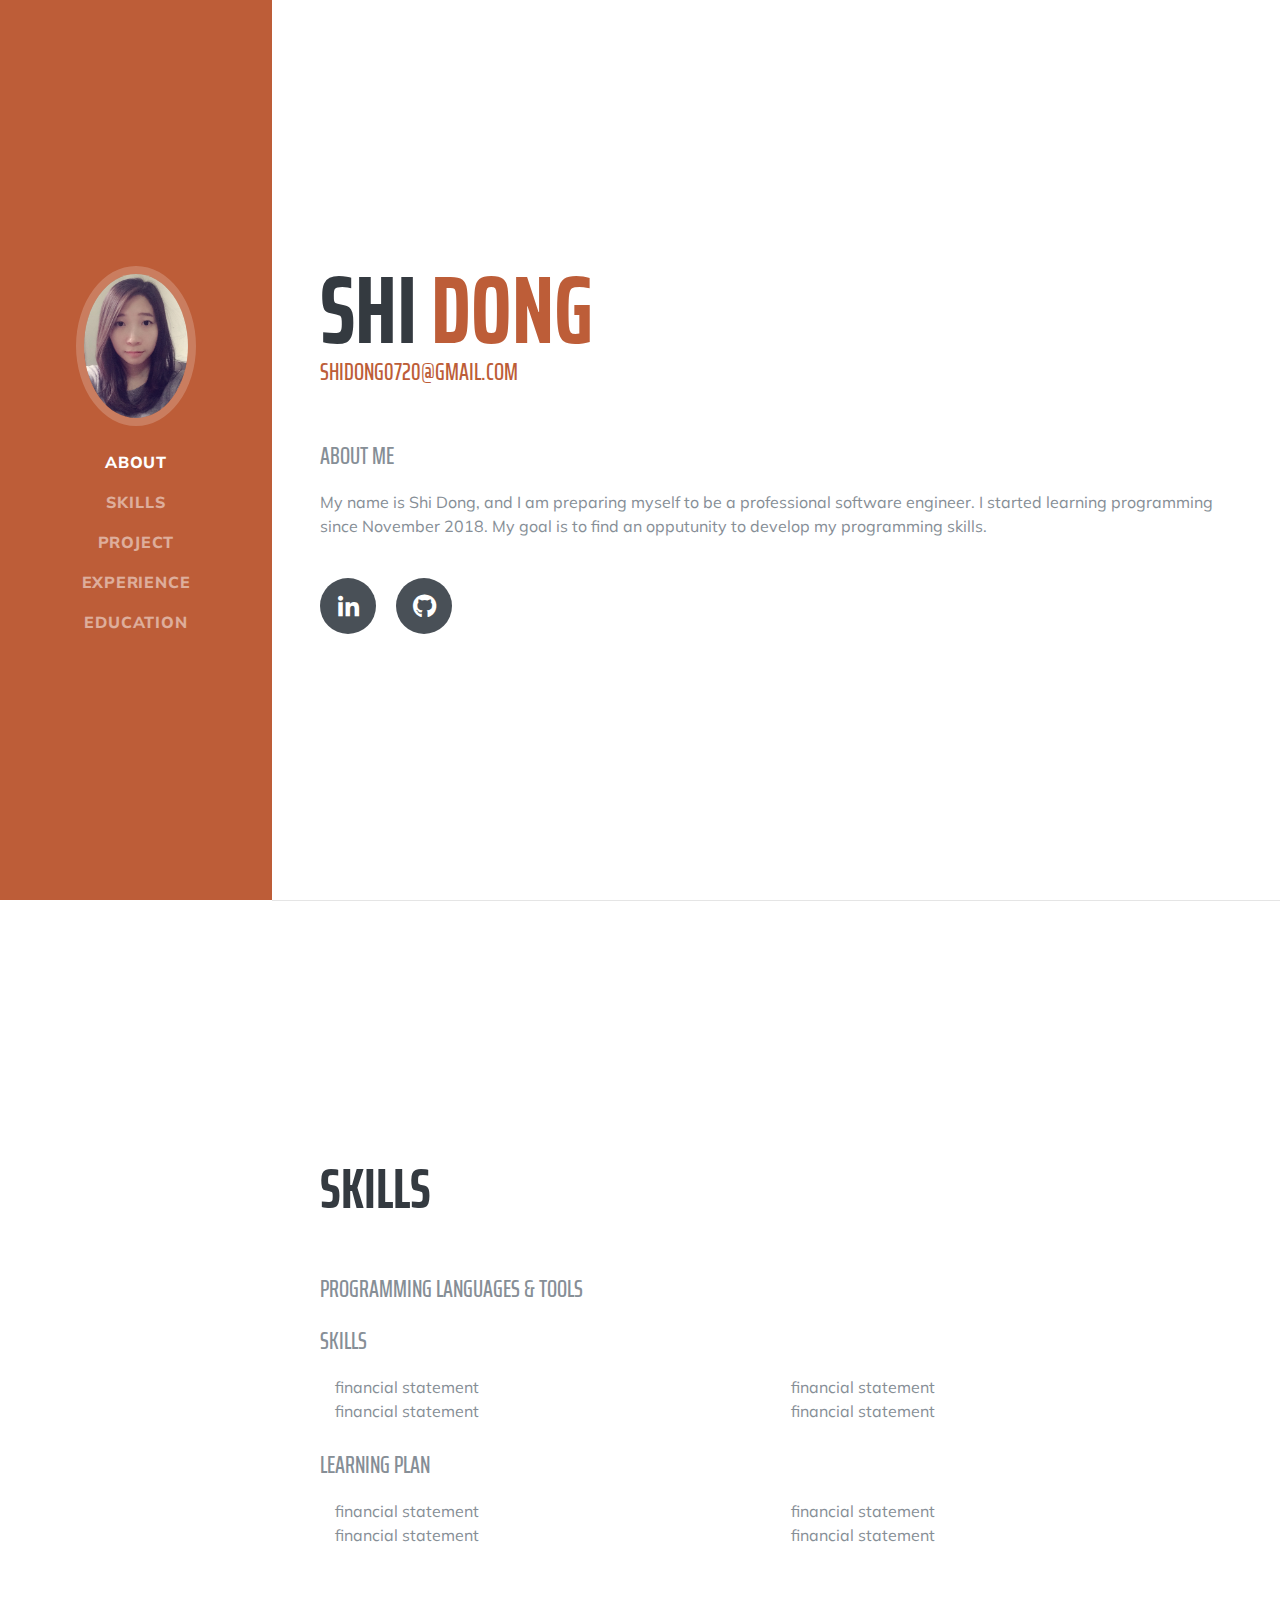
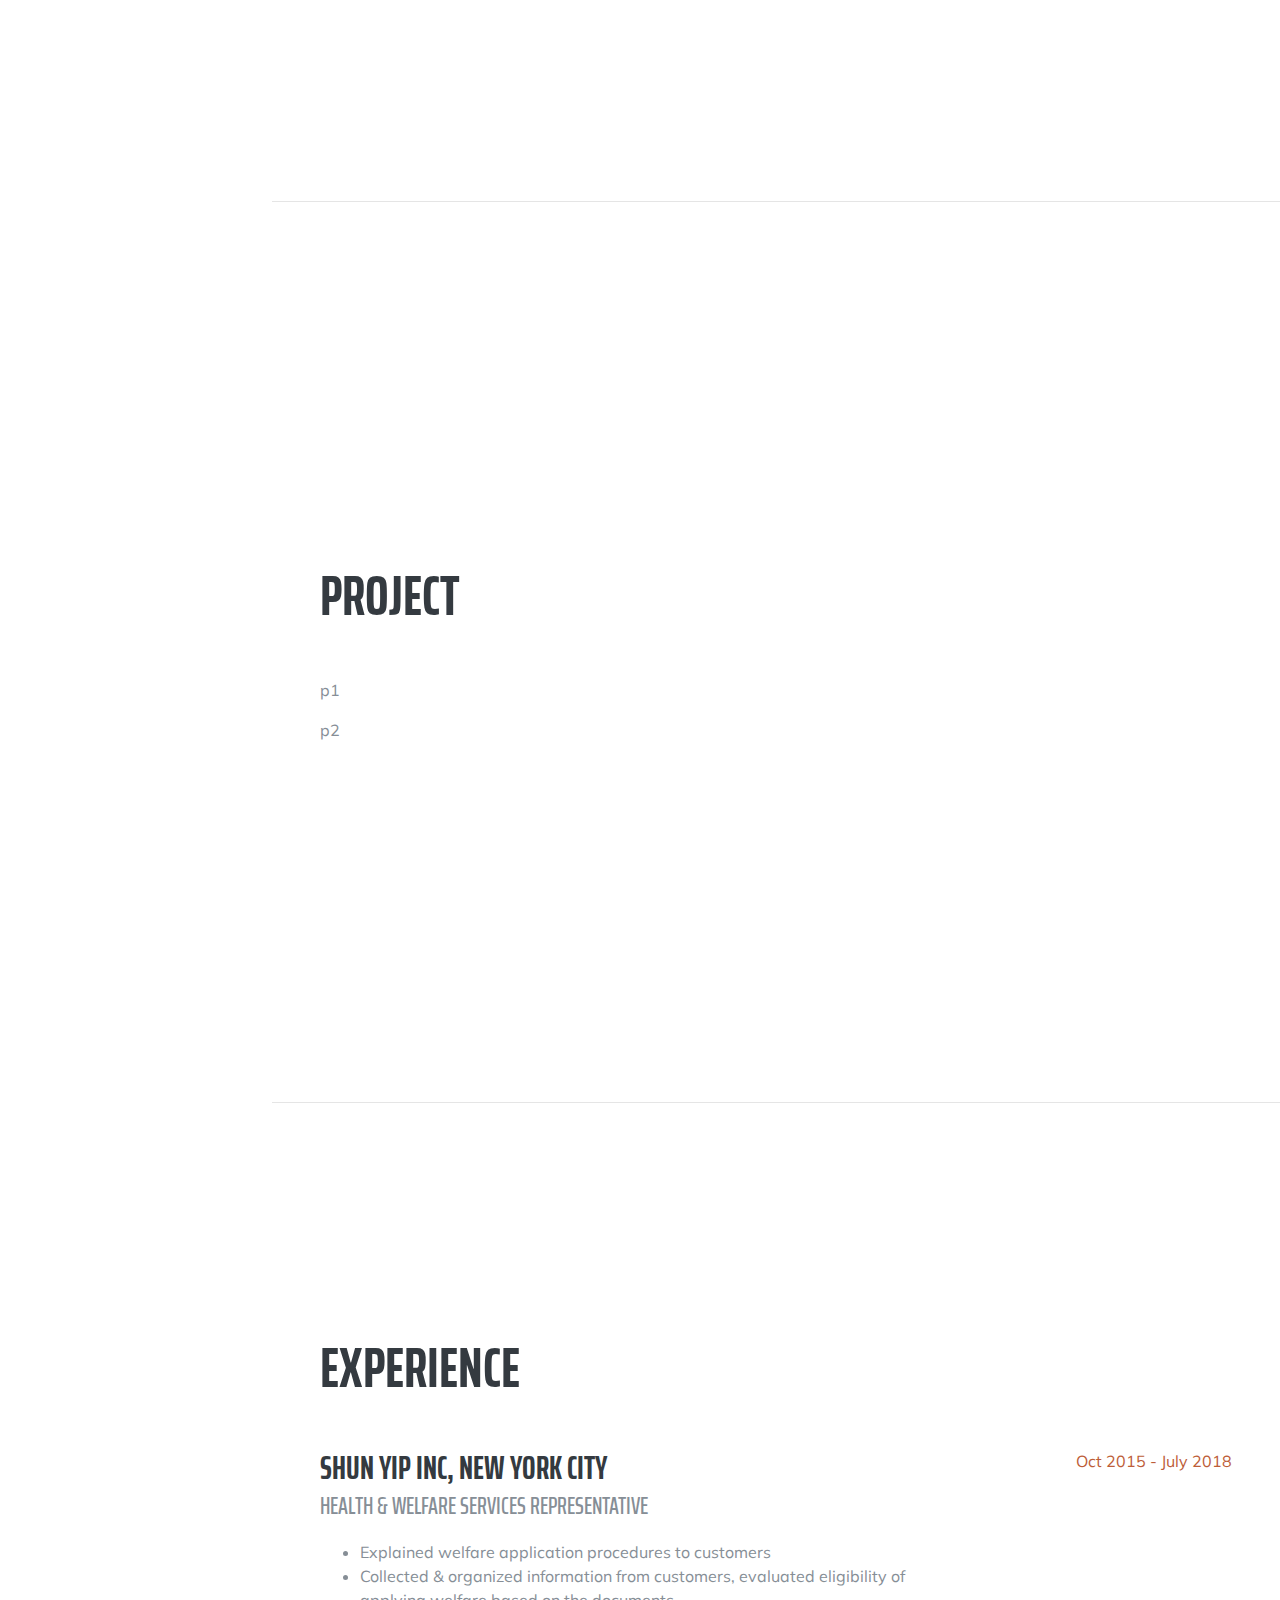
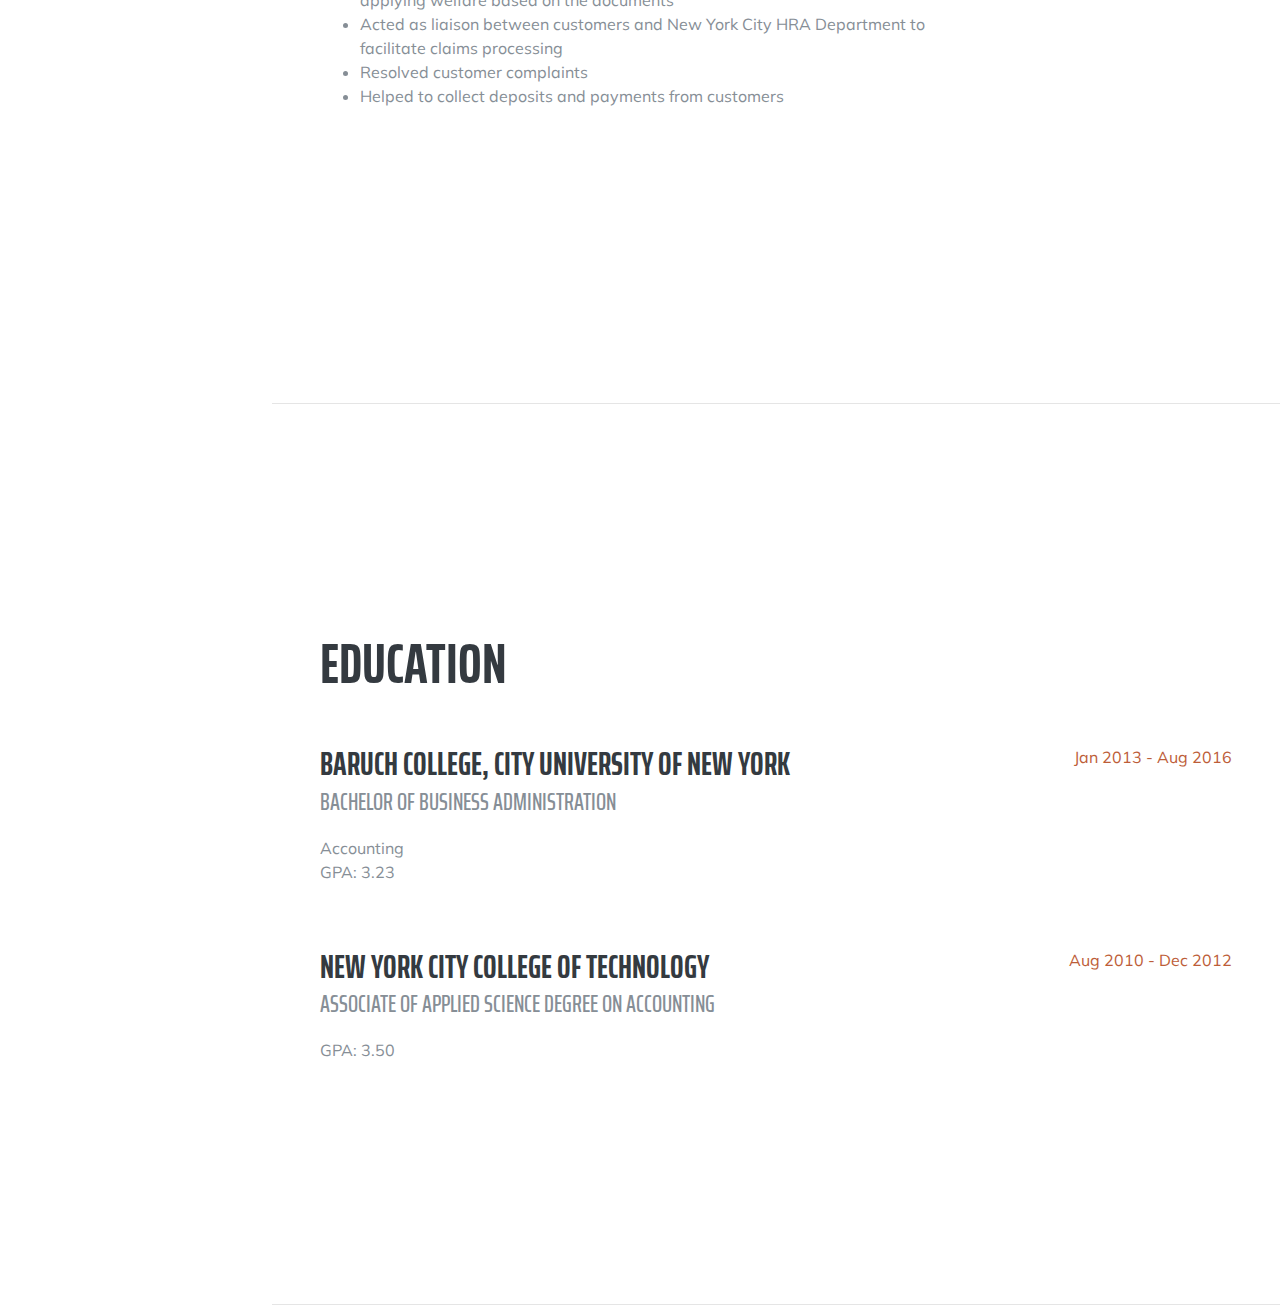
==== commit 859243b0: "update above me" ====
--- a/index.html
+++ b/index.html
@@ -73,7 +73,9 @@
         <div class="subheading mb-5">
         <a href="mailto:shidong0720@gmail.com">shidong0720@gmail.com</a>
         </div>
-        <p class="lead mb-5">about me</p>
+        <div class="subheading mb-3">About Me</div>
+        <p>My name is Shi Dong, and I am preparing myself to be a professional software engineer. I started learning programming since November 2018. My goal is to find an opputunity to develop my programming skills.</p>
+        <br>
         <div class="social-icons">
           <a href="https://www.linkedin.com/in/shi-dong-583b75174/">
             <i class="fab fa-linkedin-in"></i>
@@ -81,8 +83,6 @@
           <a href="https://github.com/shidong1216?tab=repositories">
             <i class="fab fa-github"></i>
           </a>
-          
-          
         </div>
       </div>
     </section>
@@ -103,20 +103,28 @@
         </ul>
 
         <div class="subheading mb-3">Skills</div>
-        <ul class="fa-ul mb-0">
-          <li>
-            <i class="fa-li fa fa-check"></i>
-          Java</li>
-          <li>
-            <i class="fa-li fa fa-check"></i>
-          Java Script</li>
-          <li>
-            <i class="fa-li fa fa-check"></i>
-          Html</li>
-          <li>
-            <i class="fa-li fa fa-check"></i>
-          CSS</li>
-        </ul>
+       
+        <div class="container">
+        <div class="row">
+          <div class="col-lg-6 col-sm-6">financial statement</div>
+          <div class="col-lg-6 col-sm-6">financial statement</div>
+          <div class="col-lg-6 col-sm-6">financial statement</div>
+          <div class="col-lg-6 col-sm-6">financial statement</div>
+
+        </div>
+      </div>
+      <br>
+      <div class="subheading mb-3"> Learning Plan</div>
+       
+      <div class="container">
+      <div class="row">
+        <div class="col-lg-6 col-sm-6">financial statement</div>
+        <div class="col-lg-6 col-sm-6">financial statement</div>
+        <div class="col-lg-6 col-sm-6">financial statement</div>
+        <div class="col-lg-6 col-sm-6">financial statement</div>
+
+      </div>
+    </div>
       </div>
     </section>
 
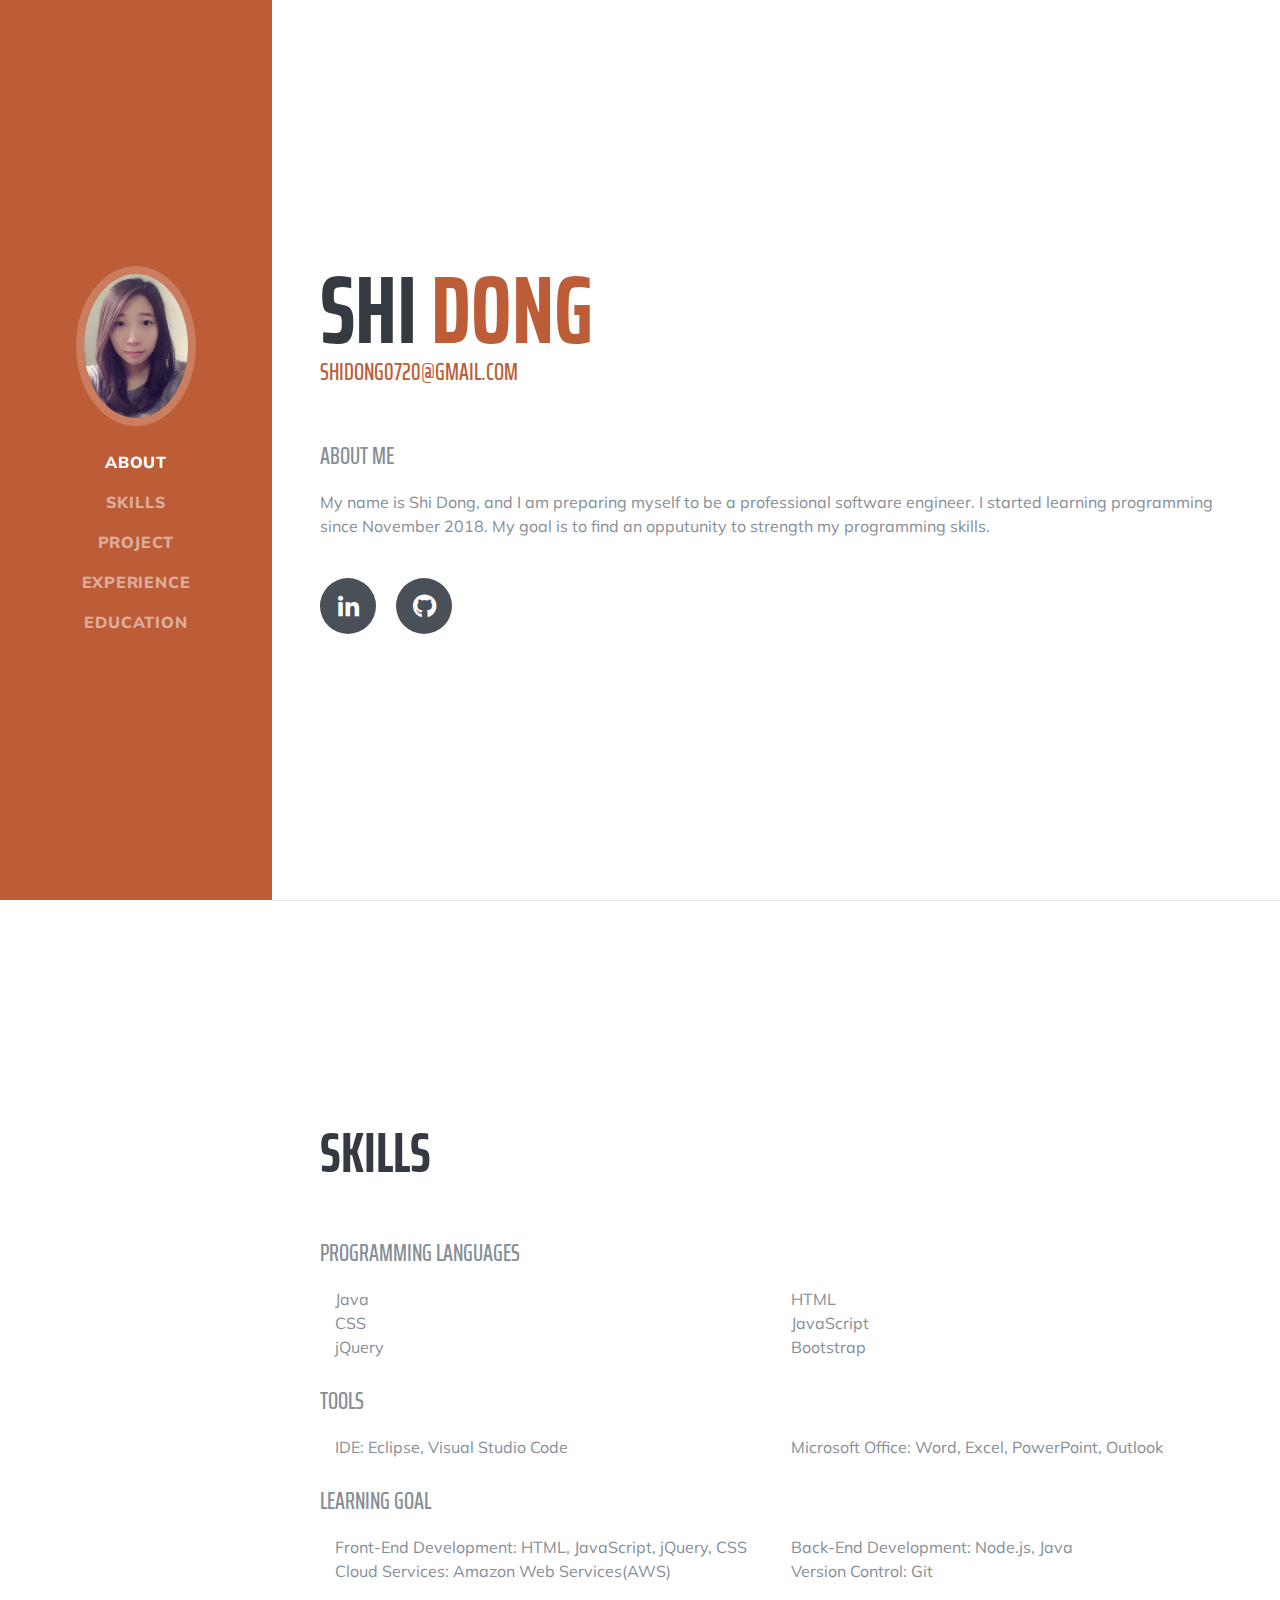
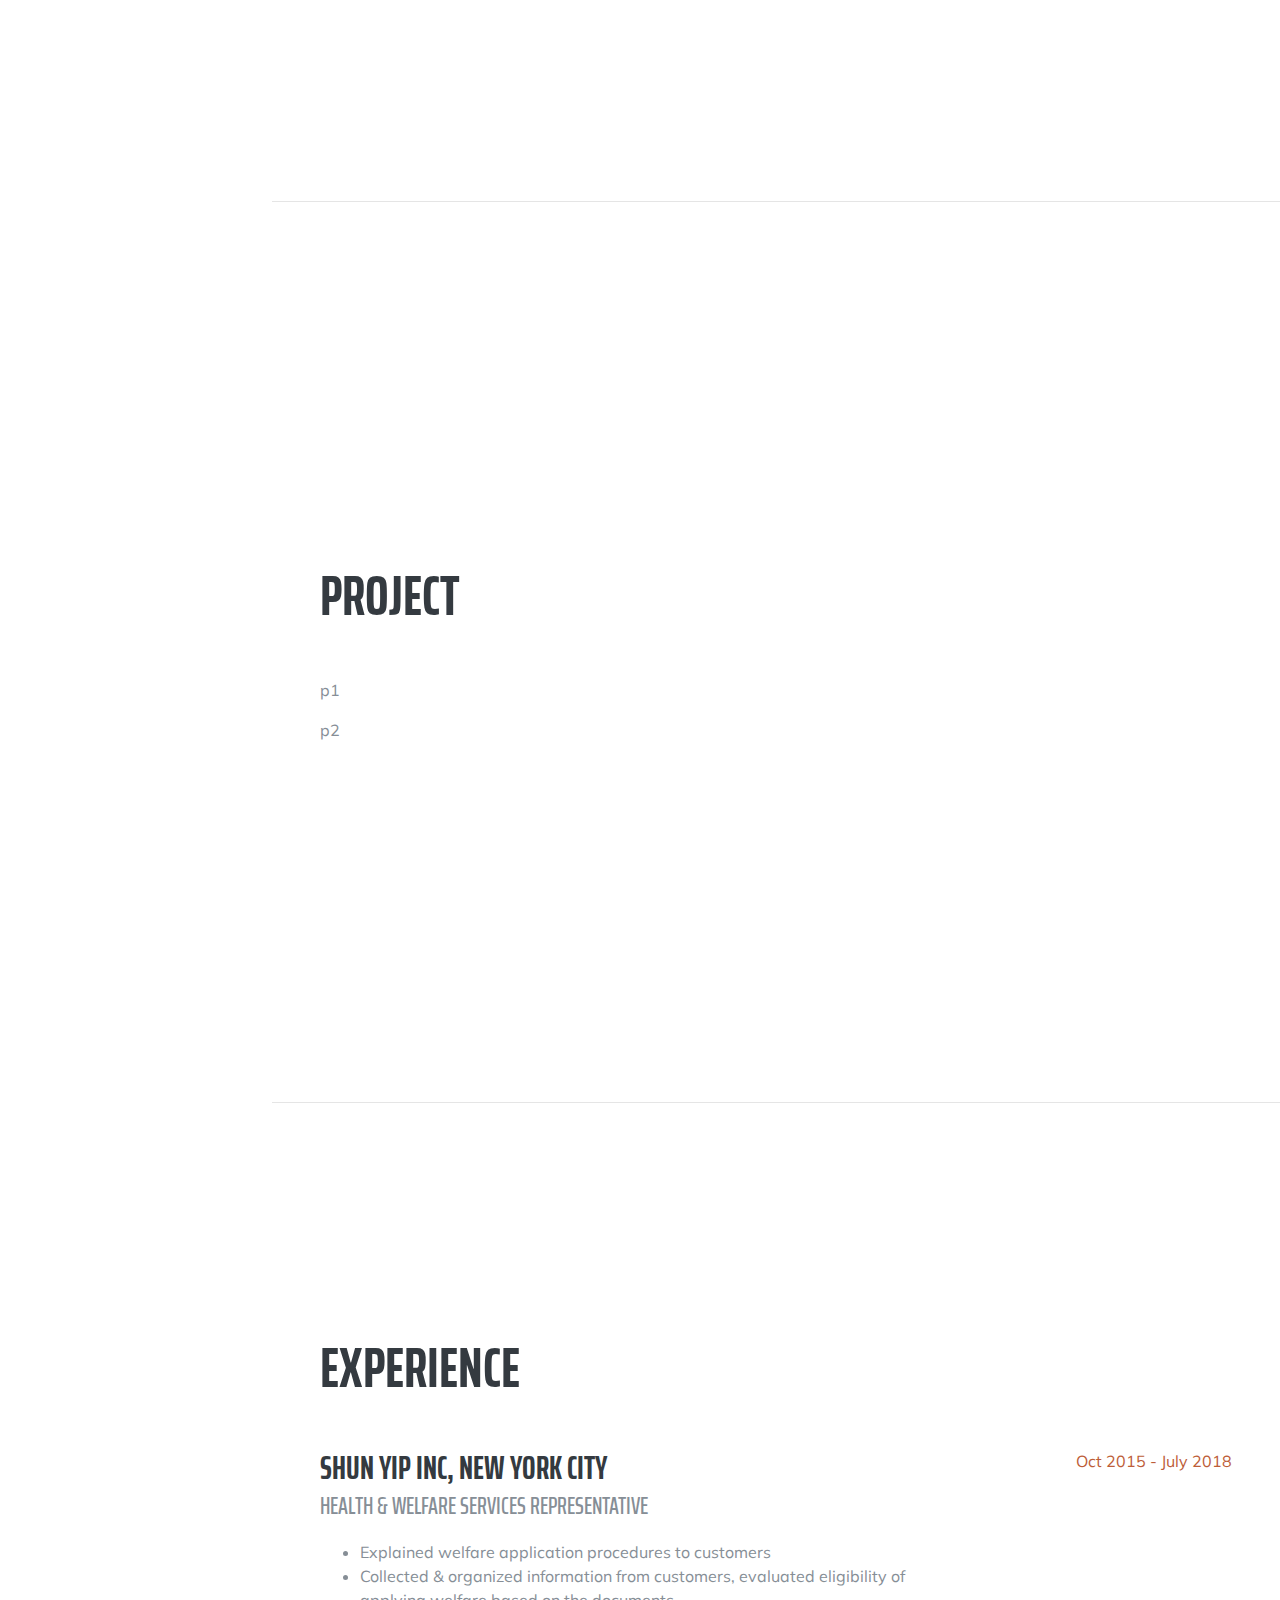
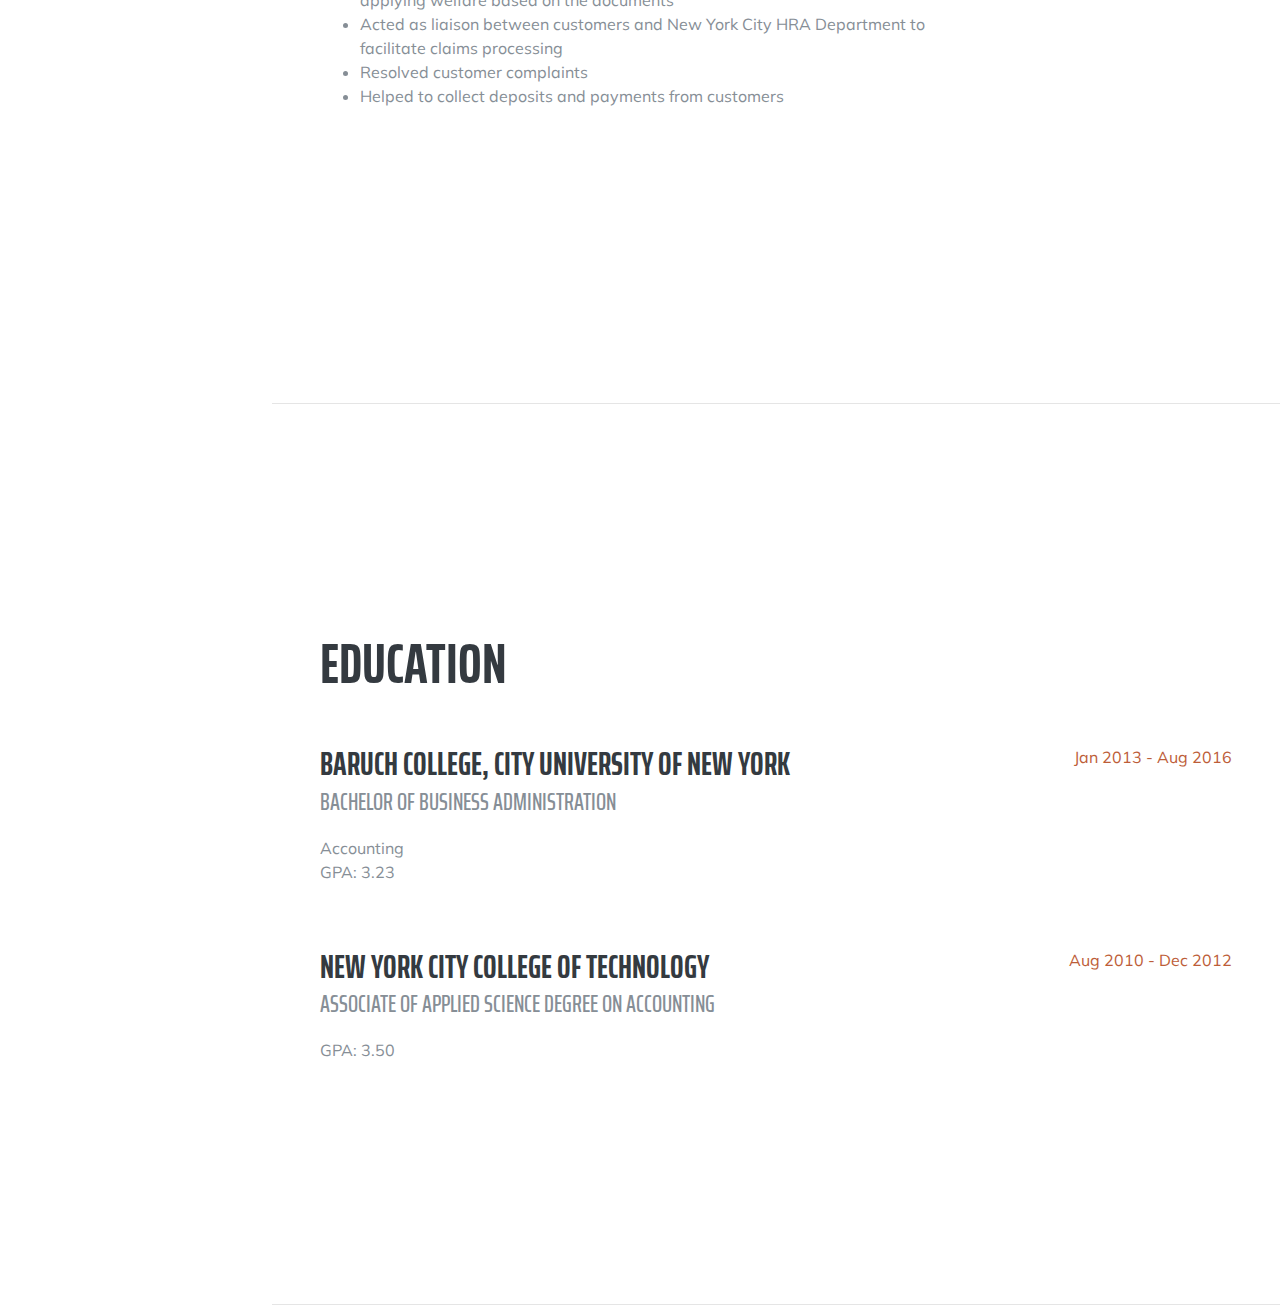
==== commit 9bc88019: "update skills" ====
--- a/index.html
+++ b/index.html
@@ -32,7 +32,8 @@
         <img class="img-fluid img-profile rounded-circle mx-auto mb-2" src="img/profile.jpg" alt="">
       </span>
     </a>
-    <button class="navbar-toggler" type="button" data-toggle="collapse" data-target="#navbarSupportedContent" aria-controls="navbarSupportedContent" aria-expanded="false" aria-label="Toggle navigation">
+    <button class="navbar-toggler" type="button" data-toggle="collapse" data-target="#navbarSupportedContent"
+      aria-controls="navbarSupportedContent" aria-expanded="false" aria-label="Toggle navigation">
       <span class="navbar-toggler-icon"></span>
     </button>
     <div class="collapse navbar-collapse" id="navbarSupportedContent">
@@ -71,10 +72,11 @@
           <span class="text-primary">Dong</span>
         </h1>
         <div class="subheading mb-5">
-        <a href="mailto:shidong0720@gmail.com">shidong0720@gmail.com</a>
+          <a href="mailto:shidong0720@gmail.com">shidong0720@gmail.com</a>
         </div>
         <div class="subheading mb-3">About Me</div>
-        <p>My name is Shi Dong, and I am preparing myself to be a professional software engineer. I started learning programming since November 2018. My goal is to find an opputunity to develop my programming skills.</p>
+        <p>My name is Shi Dong, and I am preparing myself to be a professional software engineer. I started learning
+          programming since November 2018. My goal is to find an opputunity to strength my programming skills.</p>
         <br>
         <div class="social-icons">
           <a href="https://www.linkedin.com/in/shi-dong-583b75174/">
@@ -94,37 +96,41 @@
       <div class="my-auto">
         <h2 class="mb-5">Skills</h2>
 
-        <div class="subheading mb-3">Programming Languages &amp; Tools</div>
-        <ul class="list-inline dev-icons">
-         
-<!--           <li class="list-inline-item">
-            <i class="fab fa-node-js"></i>
-          </li> -->
-        </ul>
-
-        <div class="subheading mb-3">Skills</div>
-       
+        <div class="subheading mb-3">Programming Languages</div>
+
+        <!-- <div class="subheading mb-3">Skills</div> -->
+
         <div class="container">
-        <div class="row">
-          <div class="col-lg-6 col-sm-6">financial statement</div>
-          <div class="col-lg-6 col-sm-6">financial statement</div>
-          <div class="col-lg-6 col-sm-6">financial statement</div>
-          <div class="col-lg-6 col-sm-6">financial statement</div>
-
-        </div>
-      </div>
-      <br>
-      <div class="subheading mb-3"> Learning Plan</div>
-       
-      <div class="container">
-      <div class="row">
-        <div class="col-lg-6 col-sm-6">financial statement</div>
-        <div class="col-lg-6 col-sm-6">financial statement</div>
-        <div class="col-lg-6 col-sm-6">financial statement</div>
-        <div class="col-lg-6 col-sm-6">financial statement</div>
-
-      </div>
-    </div>
+          <div class="row">
+            <div class="col-lg-6 col-sm-12">Java</div>
+            <div class="col-lg-6 col-sm-12">HTML</div>
+            <div class="col-lg-6 col-sm-12">CSS</div>
+            <div class="col-lg-6 col-sm-12">JavaScript</div>
+            <div class="col-lg-6 col-sm-12">jQuery</div>
+            <div class="col-lg-6 col-sm-12">Bootstrap</div>
+          </div>
+        </div>
+        <br>
+        <div class="subheading mb-3">Tools</div>
+        <div class="container">
+          <div class="row">
+            <div class="col-lg-6 col-sm-12">IDE: Eclipse, Visual Studio Code</div>
+
+            <div class="col-lg-6 col-sm-12">Microsoft Office: Word, Excel, PowerPoint, Outlook</div>
+          </div>
+        </div>
+        <br>
+        <div class="subheading mb-3"> Learning Goal</div>
+
+        <div class="container">
+          <div class="row">
+            <div class="col-lg-6 col-sm-12">Front-End Development: HTML, JavaScript, jQuery, CSS</div>
+            <div class="col-lg-6 col-sm-6">Back-End Development: Node.js, Java</div>
+            <div class="col-lg-6 col-sm-6">Cloud Services: Amazon Web Services(AWS)</div>
+            <div class="col-lg-6 col-sm-6">Version Control: Git</div>
+
+          </div>
+        </div>
       </div>
     </section>
 
@@ -152,10 +158,10 @@
               <li>Explained welfare application procedures to customers</li>
               <li>Collected & organized information from customers, evaluated eligibility of
                 applying welfare based on the documents</li>
-                <li>Acted as liaison between customers and New York City HRA Department to
-                  facilitate claims processing</li>
-                  <li>Resolved customer complaints</li>
-                  <li>Helped to collect deposits and payments from customers</li>
+              <li>Acted as liaison between customers and New York City HRA Department to
+                facilitate claims processing</li>
+              <li>Resolved customer complaints</li>
+              <li>Helped to collect deposits and payments from customers</li>
             </ul>
           </div>
           <div class="resume-date text-md-right">
@@ -215,4 +221,4 @@
 
 </body>
 
-</html>
+</html>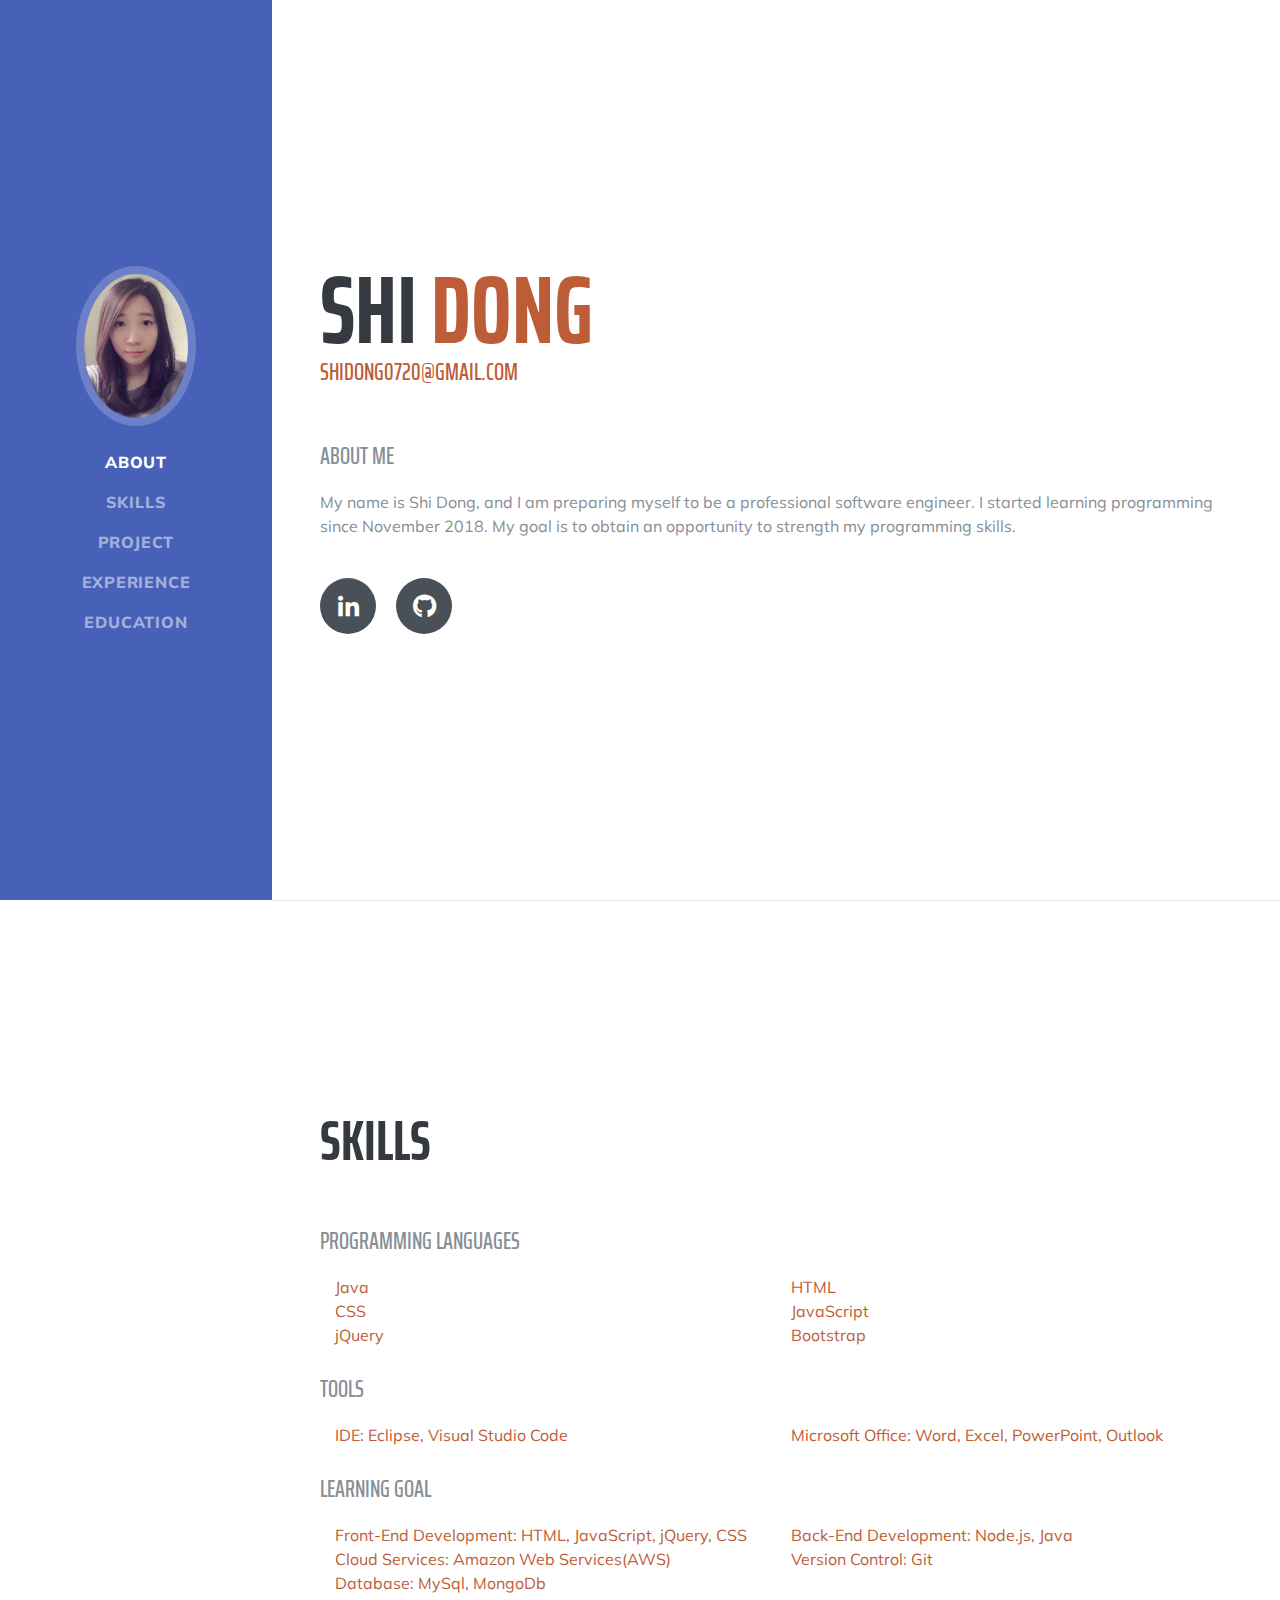
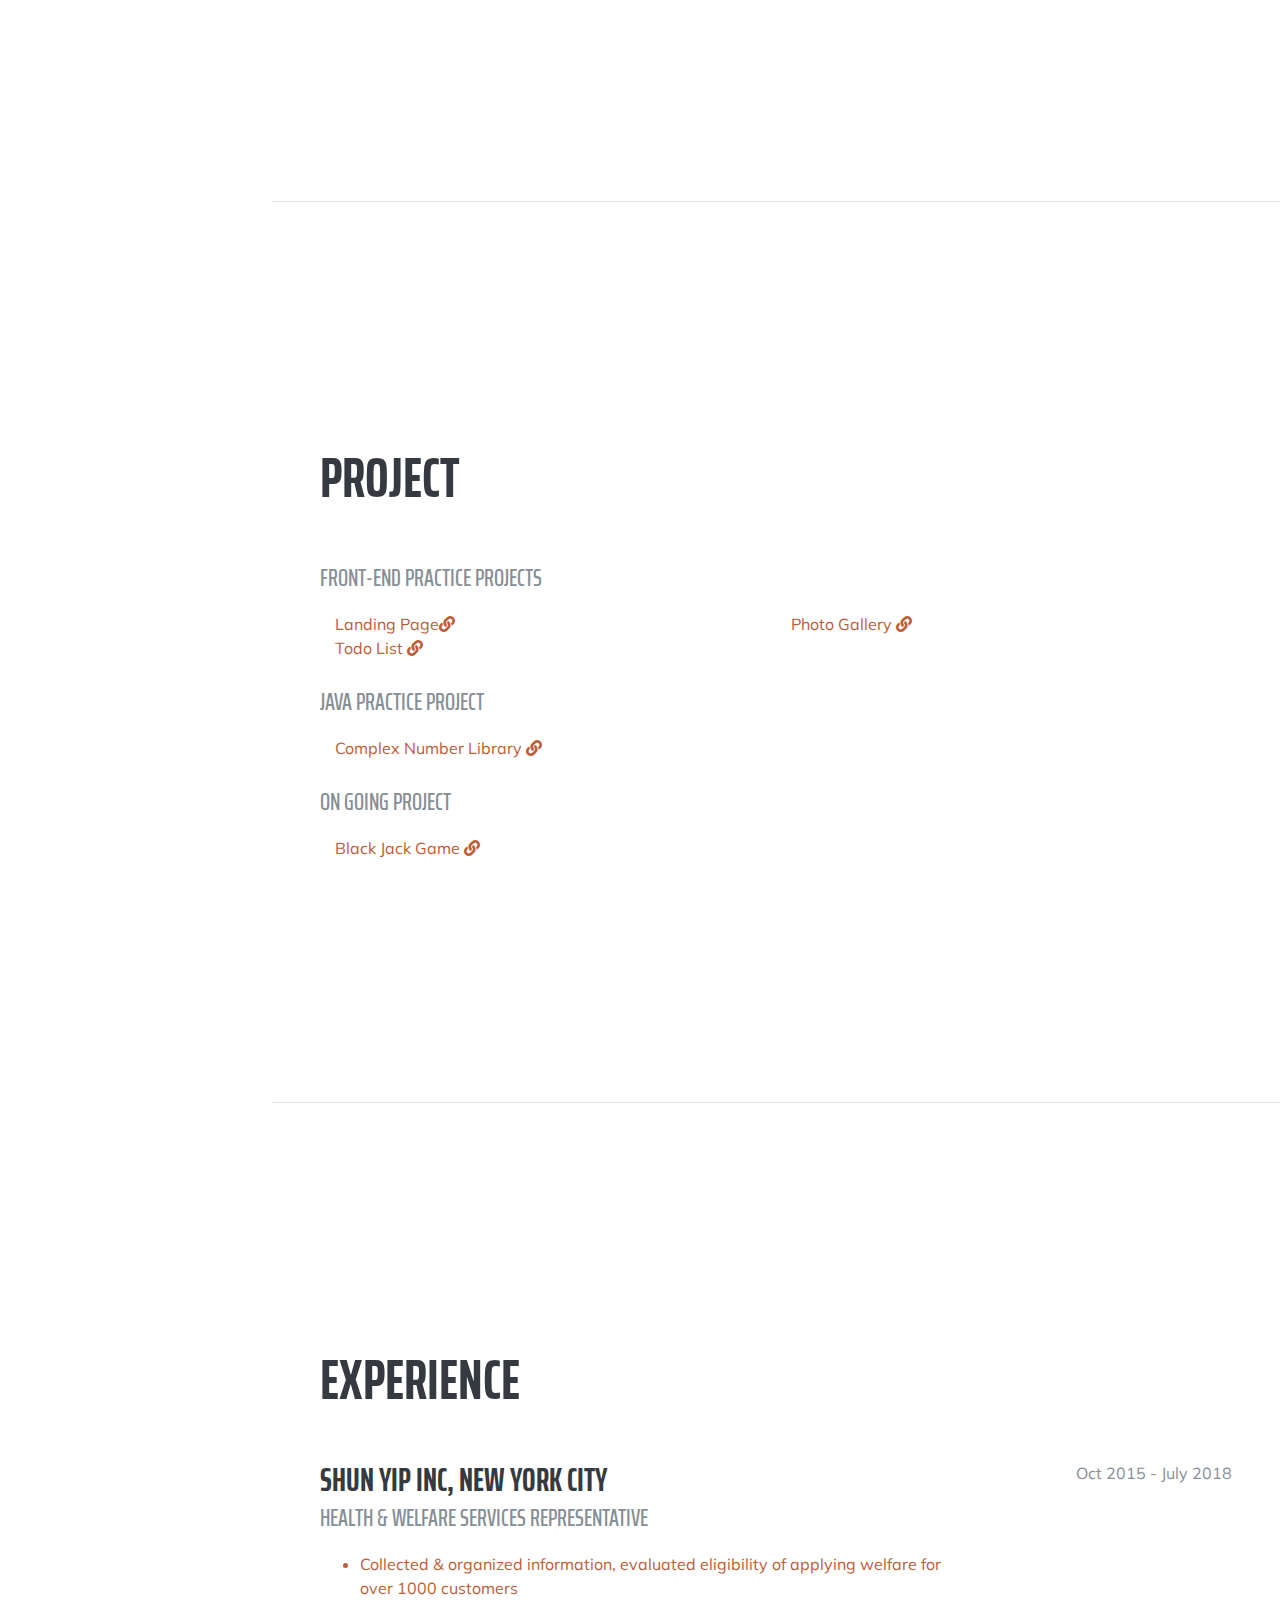
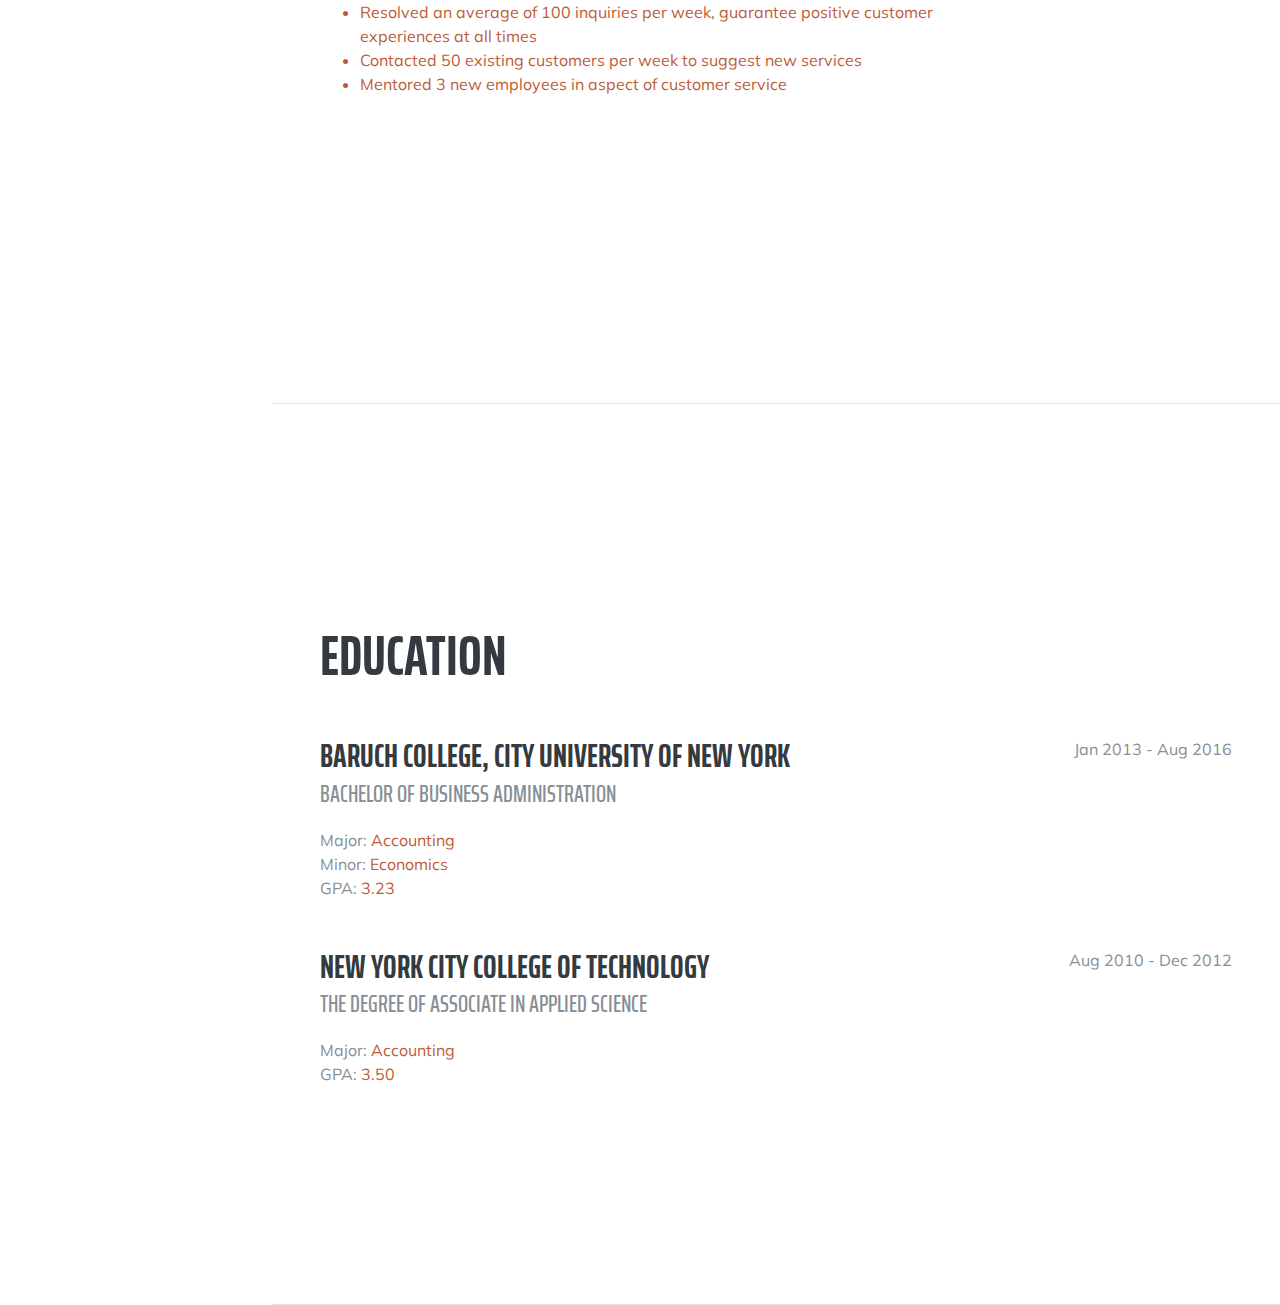
==== commit b1a9d8fb: "almost finish" ====
--- a/index.html
+++ b/index.html
@@ -25,7 +25,7 @@
 
 <body id="page-top">
 
-  <nav class="navbar navbar-expand-lg navbar-dark bg-primary fixed-top" id="sideNav">
+  <nav class="navbar navbar-expand-lg navbar-dark bg-primary fixed-top navbar-background" id="sideNav">
     <a class="navbar-brand js-scroll-trigger" href="#page-top">
       <span class="d-block d-lg-none">Shi Dong</span>
       <span class="d-none d-lg-block">
@@ -76,7 +76,7 @@
         </div>
         <div class="subheading mb-3">About Me</div>
         <p>My name is Shi Dong, and I am preparing myself to be a professional software engineer. I started learning
-          programming since November 2018. My goal is to find an opputunity to strength my programming skills.</p>
+          programming since November 2018. My goal is to obtain an opportunity to strength my programming skills.</p>
         <br>
         <div class="social-icons">
           <a href="https://www.linkedin.com/in/shi-dong-583b75174/">
@@ -101,7 +101,7 @@
         <!-- <div class="subheading mb-3">Skills</div> -->
 
         <div class="container">
-          <div class="row">
+          <div class="row text-primary">
             <div class="col-lg-6 col-sm-12">Java</div>
             <div class="col-lg-6 col-sm-12">HTML</div>
             <div class="col-lg-6 col-sm-12">CSS</div>
@@ -113,7 +113,7 @@
         <br>
         <div class="subheading mb-3">Tools</div>
         <div class="container">
-          <div class="row">
+          <div class="row text-primary">
             <div class="col-lg-6 col-sm-12">IDE: Eclipse, Visual Studio Code</div>
 
             <div class="col-lg-6 col-sm-12">Microsoft Office: Word, Excel, PowerPoint, Outlook</div>
@@ -123,11 +123,12 @@
         <div class="subheading mb-3"> Learning Goal</div>
 
         <div class="container">
-          <div class="row">
+          <div class="row text-primary">
             <div class="col-lg-6 col-sm-12">Front-End Development: HTML, JavaScript, jQuery, CSS</div>
             <div class="col-lg-6 col-sm-6">Back-End Development: Node.js, Java</div>
             <div class="col-lg-6 col-sm-6">Cloud Services: Amazon Web Services(AWS)</div>
             <div class="col-lg-6 col-sm-6">Version Control: Git</div>
+            <div class="col-lg-6 col-sm-6">Database: MySql, MongoDb</div>
 
           </div>
         </div>
@@ -139,8 +140,39 @@
     <section class="resume-section p-3 p-lg-5 d-flex flex-column" id="project">
       <div class="my-auto">
         <h2 class="mb-5">project</h2>
-        <p>p1</p>
-        <p class="mb-0">p2</p>
+
+        <div class="subheading mb-3">Front-End practice projects</div>
+        <div class="container">
+          <div class="row">
+            <div class="col-lg-6 col-md-12 col-sm-12">
+              <a href="projects/HtmlCssPractice/LandingPagePractice.html">Landing Page<i class="fas fa-link"></i> </a>
+            </div>
+            <div class="col-lg-6 col-md-12 col-sm-12">
+              <a href="projects/GridSystemPractice/GridSystemPractice.html">Photo Gallery <i class="fas fa-link"></i> </a>
+            </div>
+            <div class="col-lg-6 col-md-12 col-sm-12">
+                <a href="projects/todolist/todolist.html">Todo List <i class="fas fa-link"></i> </a>
+              </div>
+          </div>
+        </div>
+        <br>
+        <div class="subheading mb-3">Java practice project</div>
+        <div class="container">
+          <div class="row">
+            <div class="col-lg-6 col-md-12 col-sm-12">
+              <a href="https://github.com/shidong1216/complexnumber">Complex Number Library <i class="fas fa-link"></i></a>
+            </div>
+          </div>
+        </div>
+        <br>
+        <div class="subheading mb-3">On Going Project</div>
+        <div class="container">
+          <div class="row">
+            <div class="col-lg-6 col-md-12 col-sm-12">
+              <a href="https://github.com/shidong1216/Black-Jack">Black Jack Game <i class="fas fa-link"></i> </a>
+            </div>
+          </div>
+        </div>
       </div>
     </section>
 
@@ -154,18 +186,17 @@
           <div class="resume-content mr-auto">
             <h3 class="mb-0">Shun Yip Inc, New York City</h3>
             <div class="subheading mb-3">Health & Welfare Services Representative</div>
-            <ul>
-              <li>Explained welfare application procedures to customers</li>
-              <li>Collected & organized information from customers, evaluated eligibility of
-                applying welfare based on the documents</li>
-              <li>Acted as liaison between customers and New York City HRA Department to
-                facilitate claims processing</li>
-              <li>Resolved customer complaints</li>
-              <li>Helped to collect deposits and payments from customers</li>
+            <ul class="text-primary">
+              <li>Collected & organized information, evaluated eligibility of
+                applying welfare for over 1000 customers</li>
+              <li>Resolved an average of 100 inquiries per week, 
+                guarantee positive customer experiences at all times</li>
+             <li>Contacted 50 existing customers per week to suggest new services</li>
+              <li>Mentored 3 new employees in aspect of customer service</li>
             </ul>
           </div>
           <div class="resume-date text-md-right">
-            <span class="text-primary">Oct 2015 - July 2018</span>
+            <span>Oct 2015 - July 2018</span>
           </div>
         </div>
       </div>
@@ -182,22 +213,24 @@
           <div class="resume-content mr-auto">
             <h3 class="mb-0">Baruch College, City University of New York</h3>
             <div class="subheading mb-3">Bachelor of business Administration</div>
-            <div>Accounting</div>
-            <p>GPA: 3.23</p>
+            <div><span>Major:</span><span class="text-primary"> Accounting</span></div>
+            <div><span>Minor:</span><span class="text-primary"> Economics</span></div>
+            <div><span>GPA:</span><span class="text-primary"> 3.23</span></div>
           </div>
           <div class="resume-date text-md-right">
-            <span class="text-primary">Jan 2013 - Aug 2016</span>
+            <span>Jan 2013 - Aug 2016</span>
           </div>
         </div>
 
         <div class="resume-item d-flex flex-column flex-md-row">
           <div class="resume-content mr-auto">
             <h3 class="mb-0">New York City College of Technology</h3>
-            <div class="subheading mb-3">Associate of Applied Science Degree on Accounting</div>
-            <p>GPA: 3.50</p>
+            <div class="subheading mb-3">The Degree of Associate In Applied Science</div>
+            <div><span>Major:</span><span class="text-primary"> Accounting</span></div>
+            <div><span>GPA:</span><span class="text-primary"> 3.50</span></div>
           </div>
           <div class="resume-date text-md-right">
-            <span class="text-primary">Aug 2010 - Dec 2012</span>
+            <span>Aug 2010 - Dec 2012</span>
           </div>
         </div>
 
--- a/css/resume.min.css
+++ b/css/resume.min.css
@@ -2,4 +2,4 @@
  * Start Bootstrap - Resume v5.0.2 (https://startbootstrap.com/template-overviews/resume)
  * Copyright 2013-2018 Start Bootstrap
  * Licensed under MIT (https://github.com/BlackrockDigital/startbootstrap-resume/blob/master/LICENSE)
- */body{font-family:Muli,-apple-system,BlinkMacSystemFont,'Segoe UI',Roboto,'Helvetica Neue',Arial,sans-serif,'Apple Color Emoji','Segoe UI Emoji','Segoe UI Symbol','Noto Color Emoji';padding-top:54px;color:#868e96}@media (min-width:992px){body{padding-top:0;padding-left:17rem}}h1,h2,h3,h4,h5,h6{font-family:'Saira Extra Condensed',-apple-system,BlinkMacSystemFont,'Segoe UI',Roboto,'Helvetica Neue',Arial,sans-serif,'Apple Color Emoji','Segoe UI Emoji','Segoe UI Symbol','Noto Color Emoji';font-weight:700;text-transform:uppercase;color:#343a40}h1{font-size:6rem;line-height:5.5rem}h2{font-size:3.5rem}h3{font-size:2rem}p.lead{font-size:1.15rem;font-weight:400}.subheading{text-transform:uppercase;font-weight:500;font-family:'Saira Extra Condensed',-apple-system,BlinkMacSystemFont,'Segoe UI',Roboto,'Helvetica Neue',Arial,sans-serif,'Apple Color Emoji','Segoe UI Emoji','Segoe UI Symbol','Noto Color Emoji';font-size:1.5rem}.social-icons a{display:inline-block;height:3.5rem;width:3.5rem;background-color:#495057;color:#fff!important;border-radius:100%;text-align:center;font-size:1.5rem;line-height:3.5rem;margin-right:1rem}.social-icons a:last-child{margin-right:0}.social-icons a:hover{background-color:#bd5d38}.dev-icons{font-size:3rem}.dev-icons .list-inline-item i:hover{color:#bd5d38}#sideNav .navbar-nav .nav-item .nav-link{font-weight:800;letter-spacing:.05rem;text-transform:uppercase}#sideNav .navbar-toggler:focus{outline-color:#d48a6e}@media (min-width:992px){#sideNav{text-align:center;position:fixed;top:0;left:0;display:-webkit-box;display:-ms-flexbox;display:flex;-webkit-box-orient:vertical;-webkit-box-direction:normal;-ms-flex-direction:column;flex-direction:column;width:17rem;height:100vh}#sideNav .navbar-brand{display:-webkit-box;display:-ms-flexbox;display:flex;margin:auto auto 0;padding:.5rem}#sideNav .navbar-brand .img-profile{max-width:10rem;max-height:10rem;border:.5rem solid rgba(255,255,255,.2)}#sideNav .navbar-collapse{display:-webkit-box;display:-ms-flexbox;display:flex;-webkit-box-align:start;-ms-flex-align:start;align-items:flex-start;-webkit-box-flex:0;-ms-flex-positive:0;flex-grow:0;width:100%;margin-bottom:auto}#sideNav .navbar-collapse .navbar-nav{-webkit-box-orient:vertical;-webkit-box-direction:normal;-ms-flex-direction:column;flex-direction:column;width:100%}#sideNav .navbar-collapse .navbar-nav .nav-item{display:block}#sideNav .navbar-collapse .navbar-nav .nav-item .nav-link{display:block}}section.resume-section{padding-top:5rem!important;padding-bottom:5rem!important;max-width:75rem}section.resume-section .resume-item .resume-date{min-width:none}@media (min-width:768px){section.resume-section{min-height:100vh}section.resume-section .resume-item .resume-date{min-width:18rem}}@media (min-width:992px){section.resume-section{padding-top:3rem!important;padding-bottom:3rem!important}}.bg-primary{background-color:#bd5d38!important}.text-primary{color:#bd5d38!important}a{color:#bd5d38}a:active,a:focus,a:hover{color:#824027}+ */body{font-family:Muli,-apple-system,BlinkMacSystemFont,'Segoe UI',Roboto,'Helvetica Neue',Arial,sans-serif,'Apple Color Emoji','Segoe UI Emoji','Segoe UI Symbol','Noto Color Emoji';padding-top:54px;color:#868e96}@media (min-width:992px){body{padding-top:0;padding-left:17rem}}h1,h2,h3,h4,h5,h6{font-family:'Saira Extra Condensed',-apple-system,BlinkMacSystemFont,'Segoe UI',Roboto,'Helvetica Neue',Arial,sans-serif,'Apple Color Emoji','Segoe UI Emoji','Segoe UI Symbol','Noto Color Emoji';font-weight:700;text-transform:uppercase;color:#343a40}h1{font-size:6rem;line-height:5.5rem}h2{font-size:3.5rem}h3{font-size:2rem}p.lead{font-size:1.15rem;font-weight:400}.subheading{text-transform:uppercase;font-weight:500;font-family:'Saira Extra Condensed',-apple-system,BlinkMacSystemFont,'Segoe UI',Roboto,'Helvetica Neue',Arial,sans-serif,'Apple Color Emoji','Segoe UI Emoji','Segoe UI Symbol','Noto Color Emoji';font-size:1.5rem}.social-icons a{display:inline-block;height:3.5rem;width:3.5rem;background-color:#495057;color:#fff!important;border-radius:100%;text-align:center;font-size:1.5rem;line-height:3.5rem;margin-right:1rem}.social-icons a:last-child{margin-right:0}.social-icons a:hover{background-color:#bd5d38}.dev-icons{font-size:3rem}.dev-icons .list-inline-item i:hover{color:#bd5d38}#sideNav .navbar-nav .nav-item .nav-link{font-weight:800;letter-spacing:.05rem;text-transform:uppercase}#sideNav .navbar-toggler:focus{outline-color:#d48a6e}@media (min-width:992px){#sideNav{text-align:center;position:fixed;top:0;left:0;display:-webkit-box;display:-ms-flexbox;display:flex;-webkit-box-orient:vertical;-webkit-box-direction:normal;-ms-flex-direction:column;flex-direction:column;width:17rem;height:100vh}#sideNav .navbar-brand{display:-webkit-box;display:-ms-flexbox;display:flex;margin:auto auto 0;padding:.5rem}#sideNav .navbar-brand .img-profile{max-width:10rem;max-height:10rem;border:.5rem solid rgba(255,255,255,.2)}#sideNav .navbar-collapse{display:-webkit-box;display:-ms-flexbox;display:flex;-webkit-box-align:start;-ms-flex-align:start;align-items:flex-start;-webkit-box-flex:0;-ms-flex-positive:0;flex-grow:0;width:100%;margin-bottom:auto}#sideNav .navbar-collapse .navbar-nav{-webkit-box-orient:vertical;-webkit-box-direction:normal;-ms-flex-direction:column;flex-direction:column;width:100%}#sideNav .navbar-collapse .navbar-nav .nav-item{display:block}#sideNav .navbar-collapse .navbar-nav .nav-item .nav-link{display:block}}section.resume-section{padding-top:5rem!important;padding-bottom:5rem!important;max-width:75rem}section.resume-section .resume-item .resume-date{min-width:none}@media (min-width:768px){section.resume-section{min-height:100vh}section.resume-section .resume-item .resume-date{min-width:18rem}}@media (min-width:992px){section.resume-section{padding-top:3rem!important;padding-bottom:3rem!important}}.bg-primary{background-color:#4761b8!important}.text-primary{color:#bd5d38!important}a{color:#bd5d38}a:active,a:focus,a:hover{color:#824027}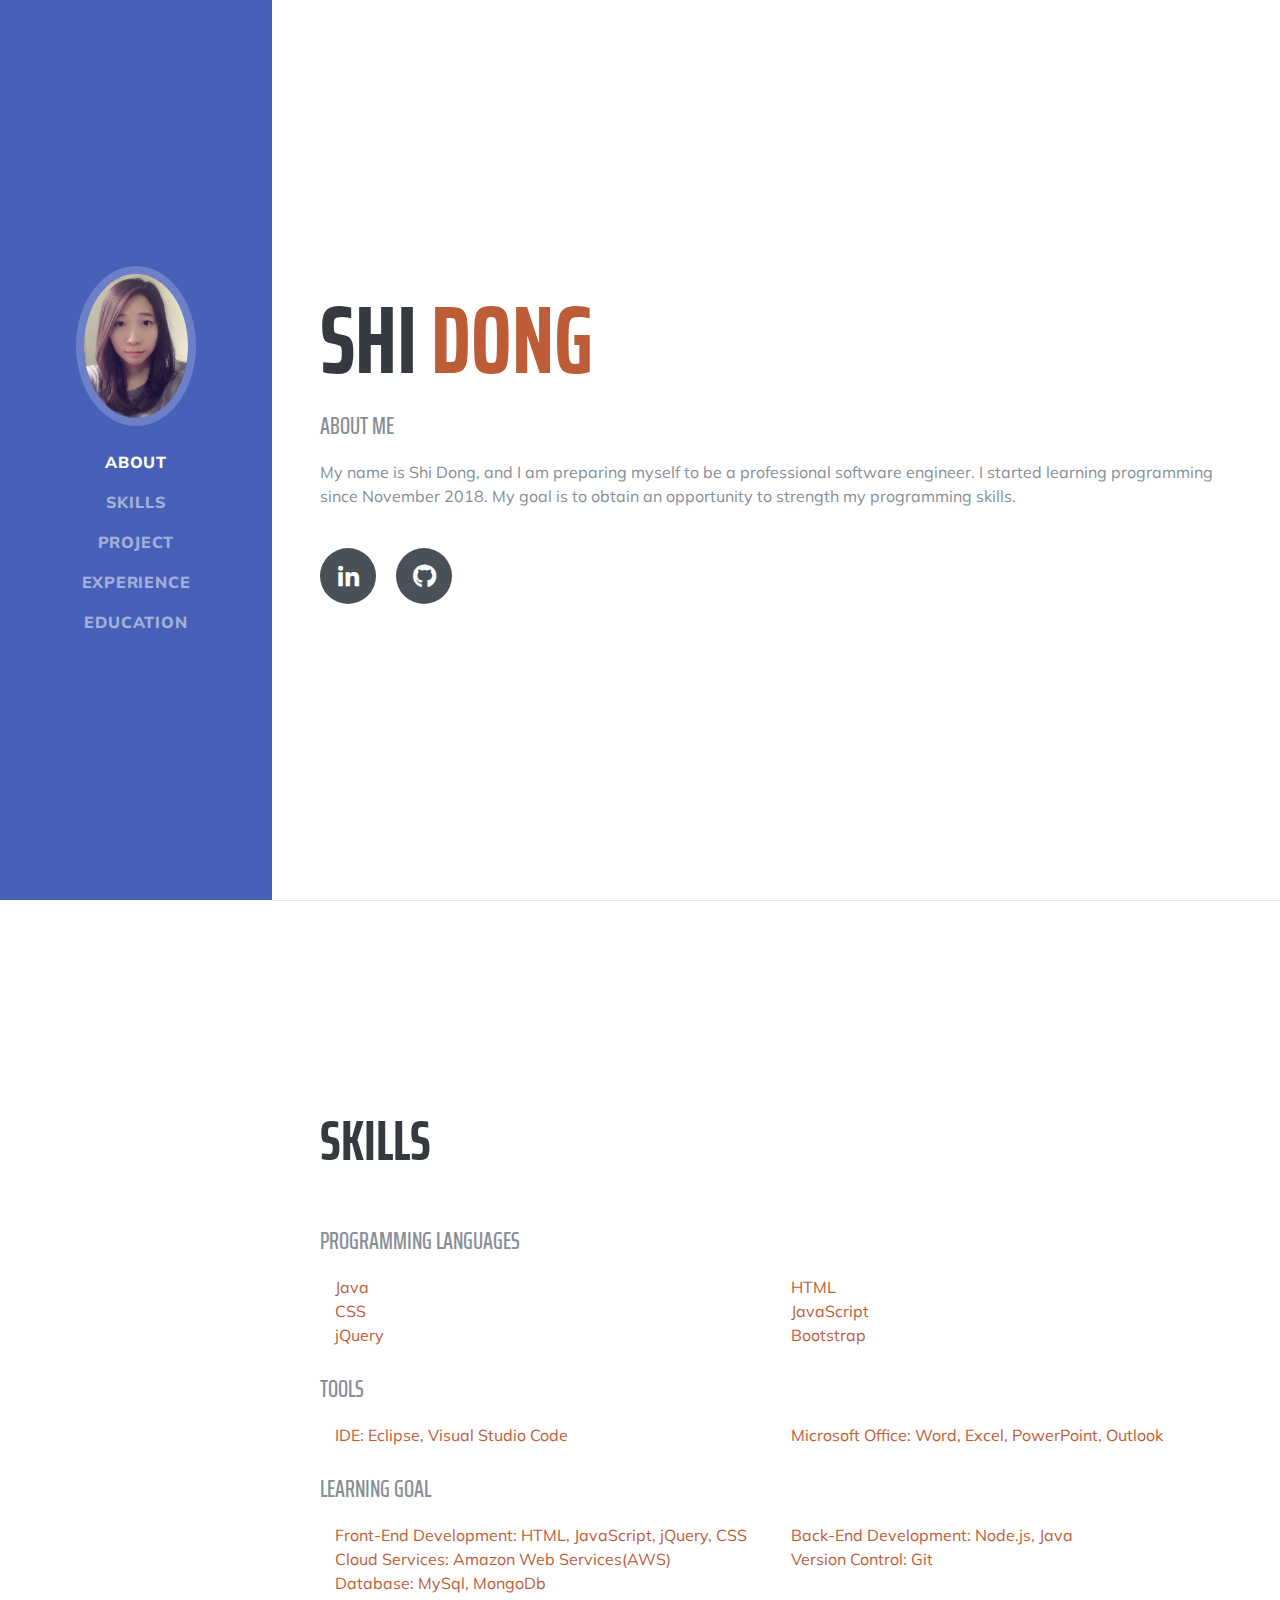
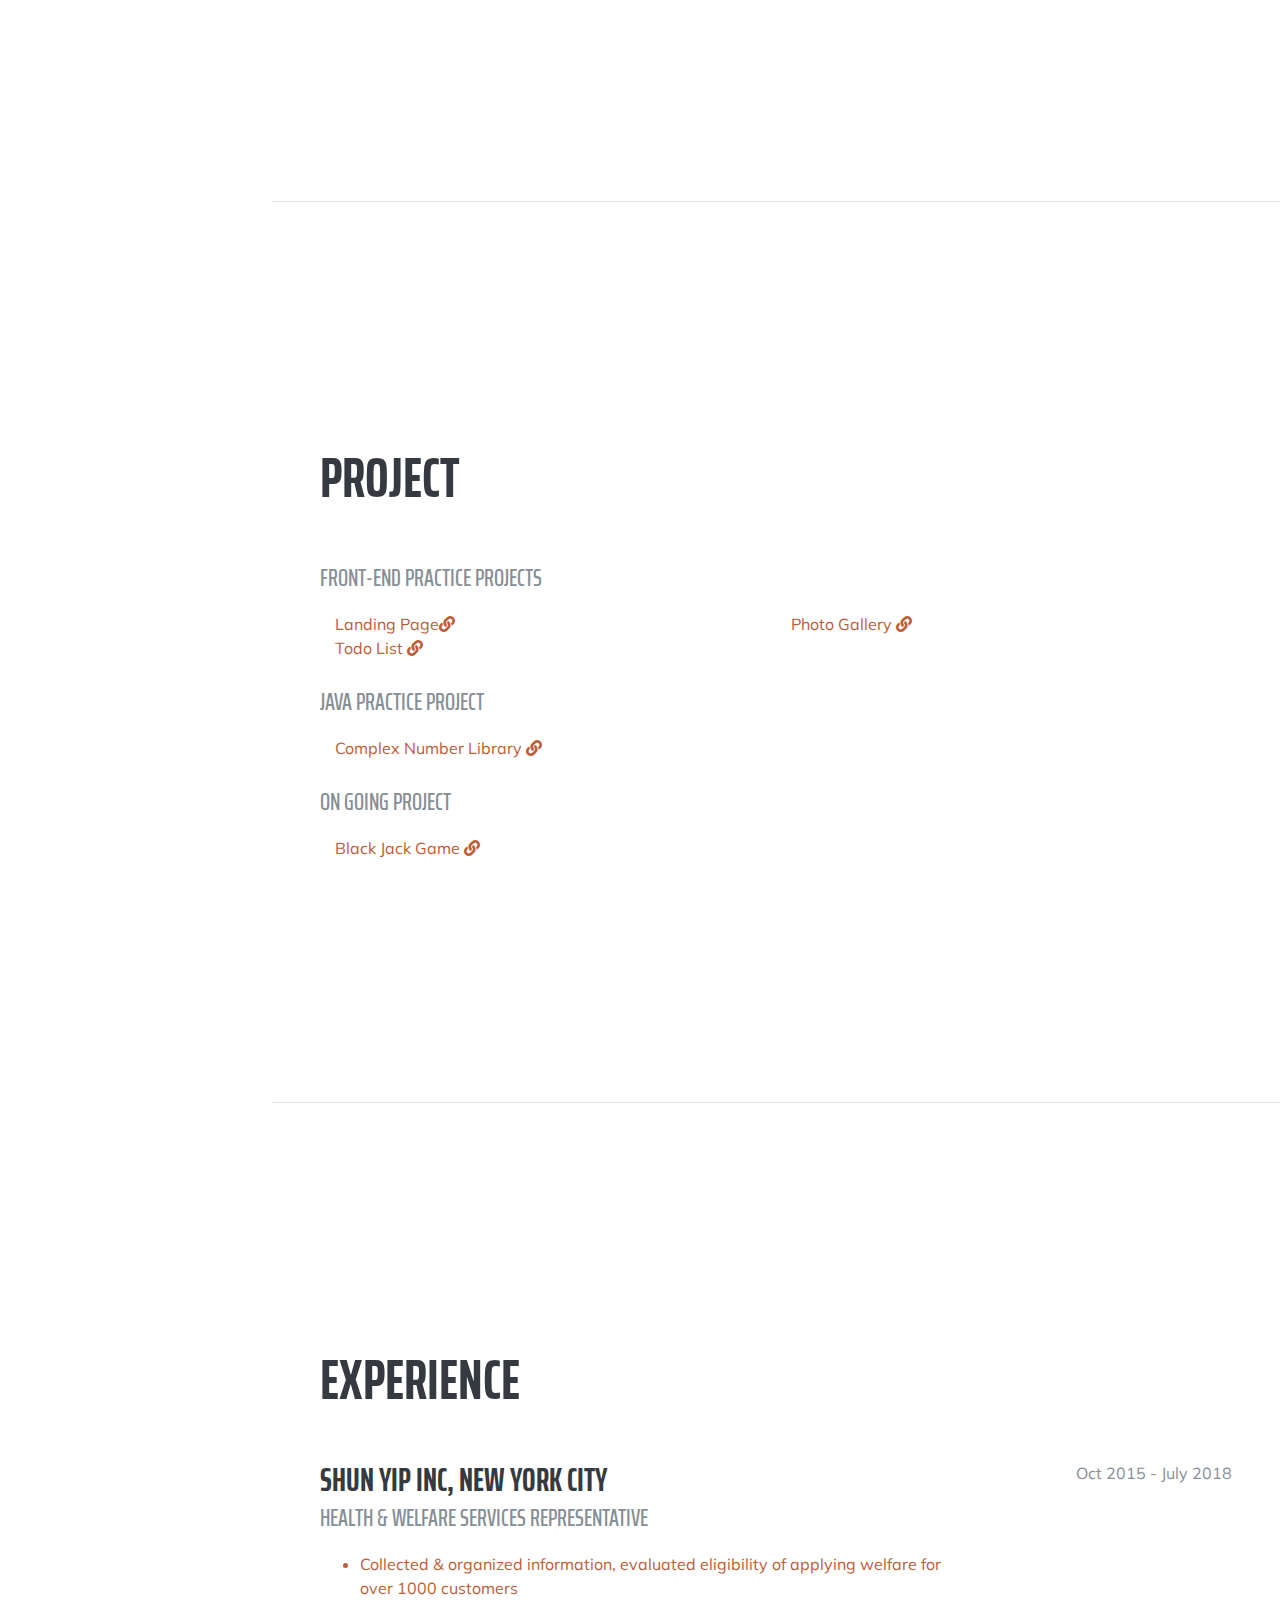
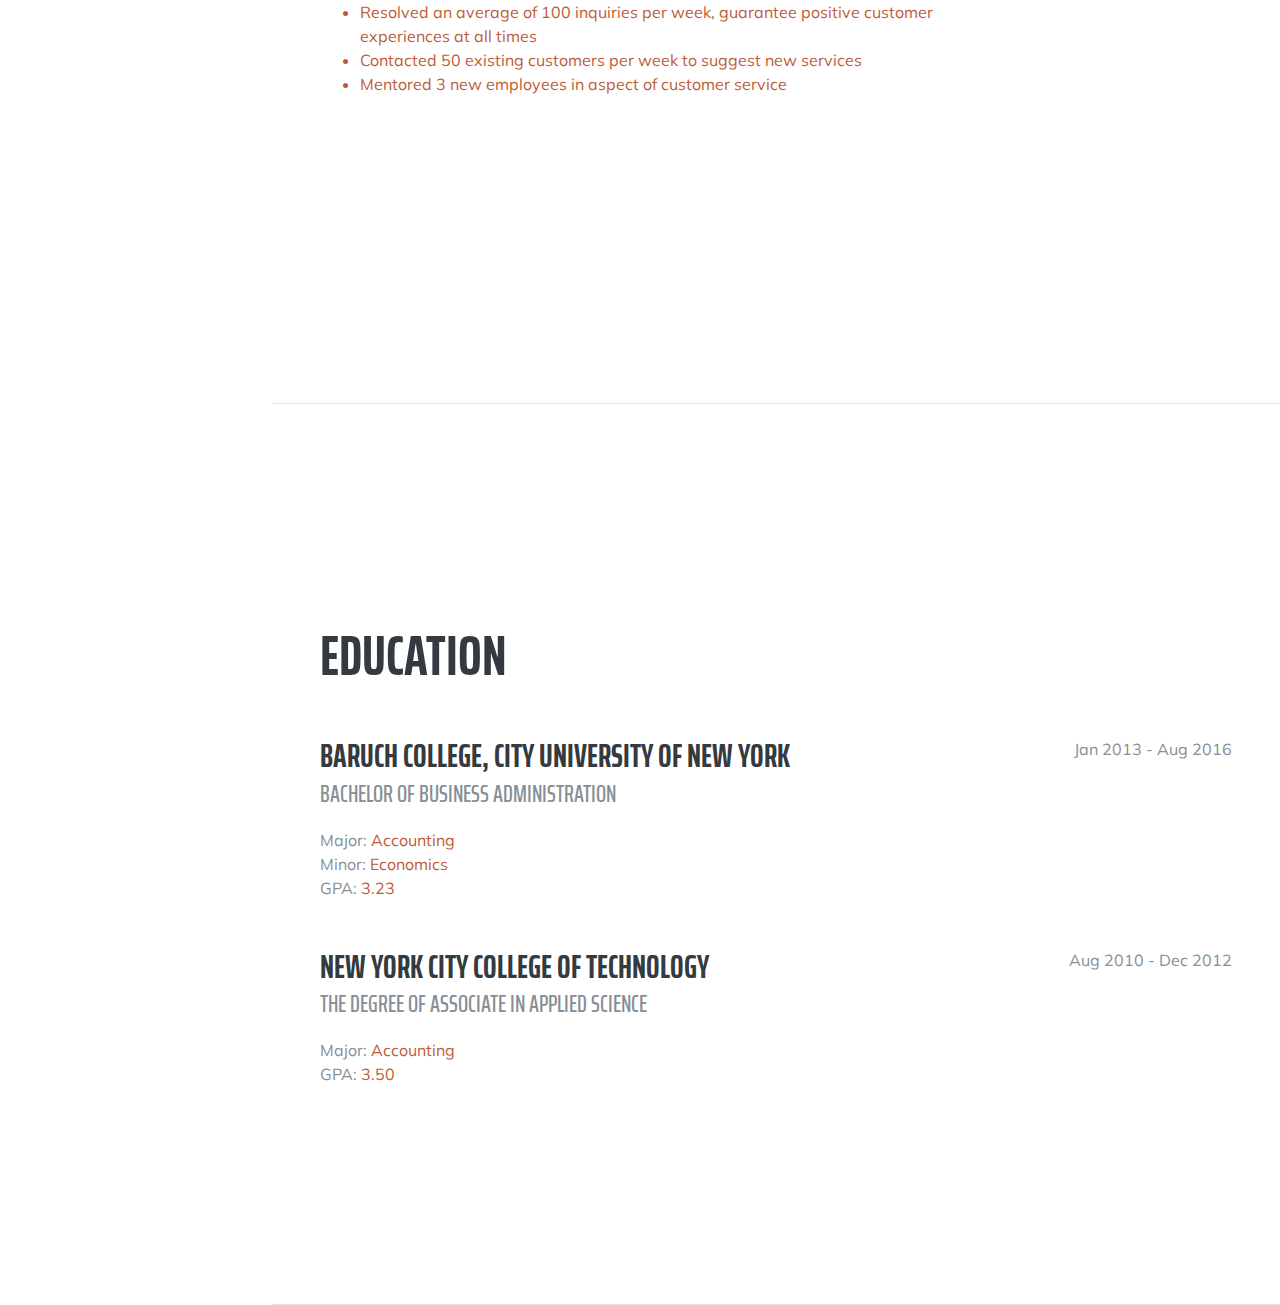
==== commit eff9aa4d: "update to do list" ====
--- a/index.html
+++ b/index.html
@@ -71,9 +71,7 @@
         <h1 class="mb-0">Shi
           <span class="text-primary">Dong</span>
         </h1>
-        <div class="subheading mb-5">
-          <a href="mailto:shidong0720@gmail.com">shidong0720@gmail.com</a>
-        </div>
+        <br>
         <div class="subheading mb-3">About Me</div>
         <p>My name is Shi Dong, and I am preparing myself to be a professional software engineer. I started learning
           programming since November 2018. My goal is to obtain an opportunity to strength my programming skills.</p>
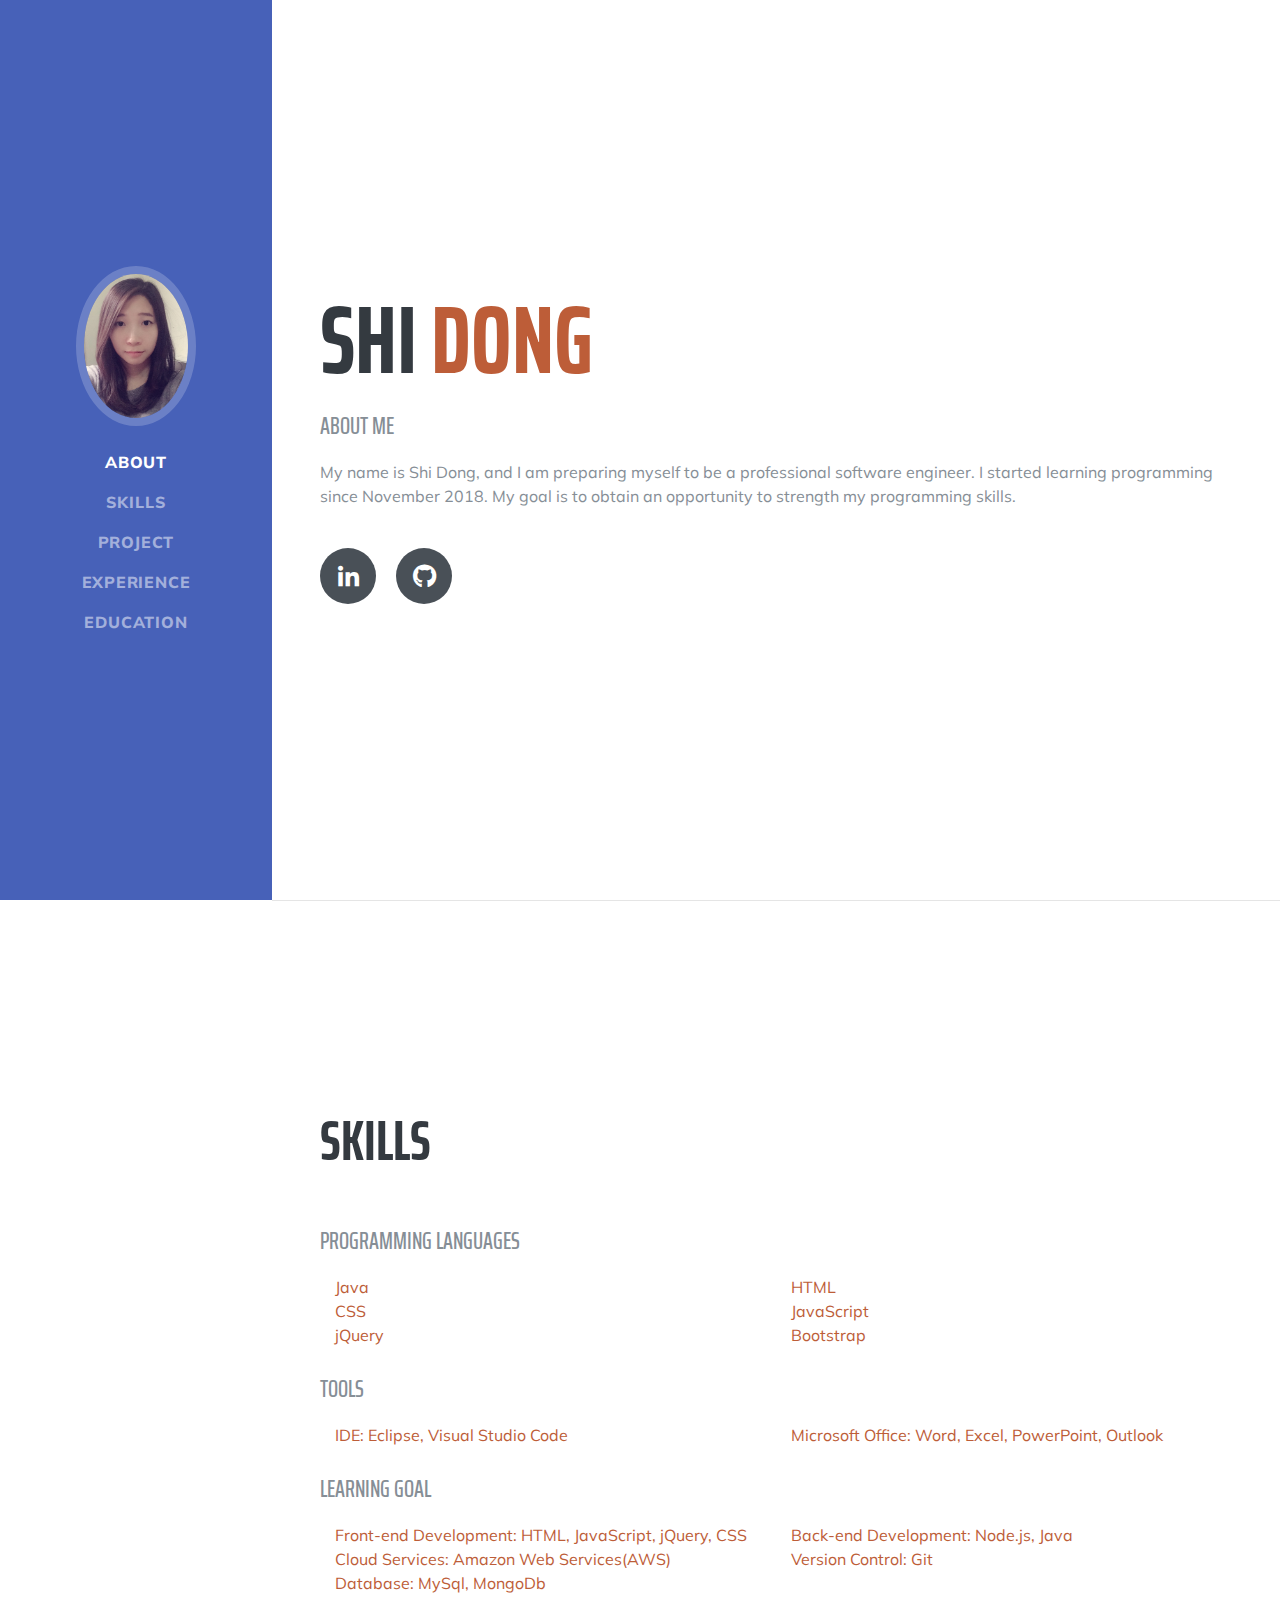
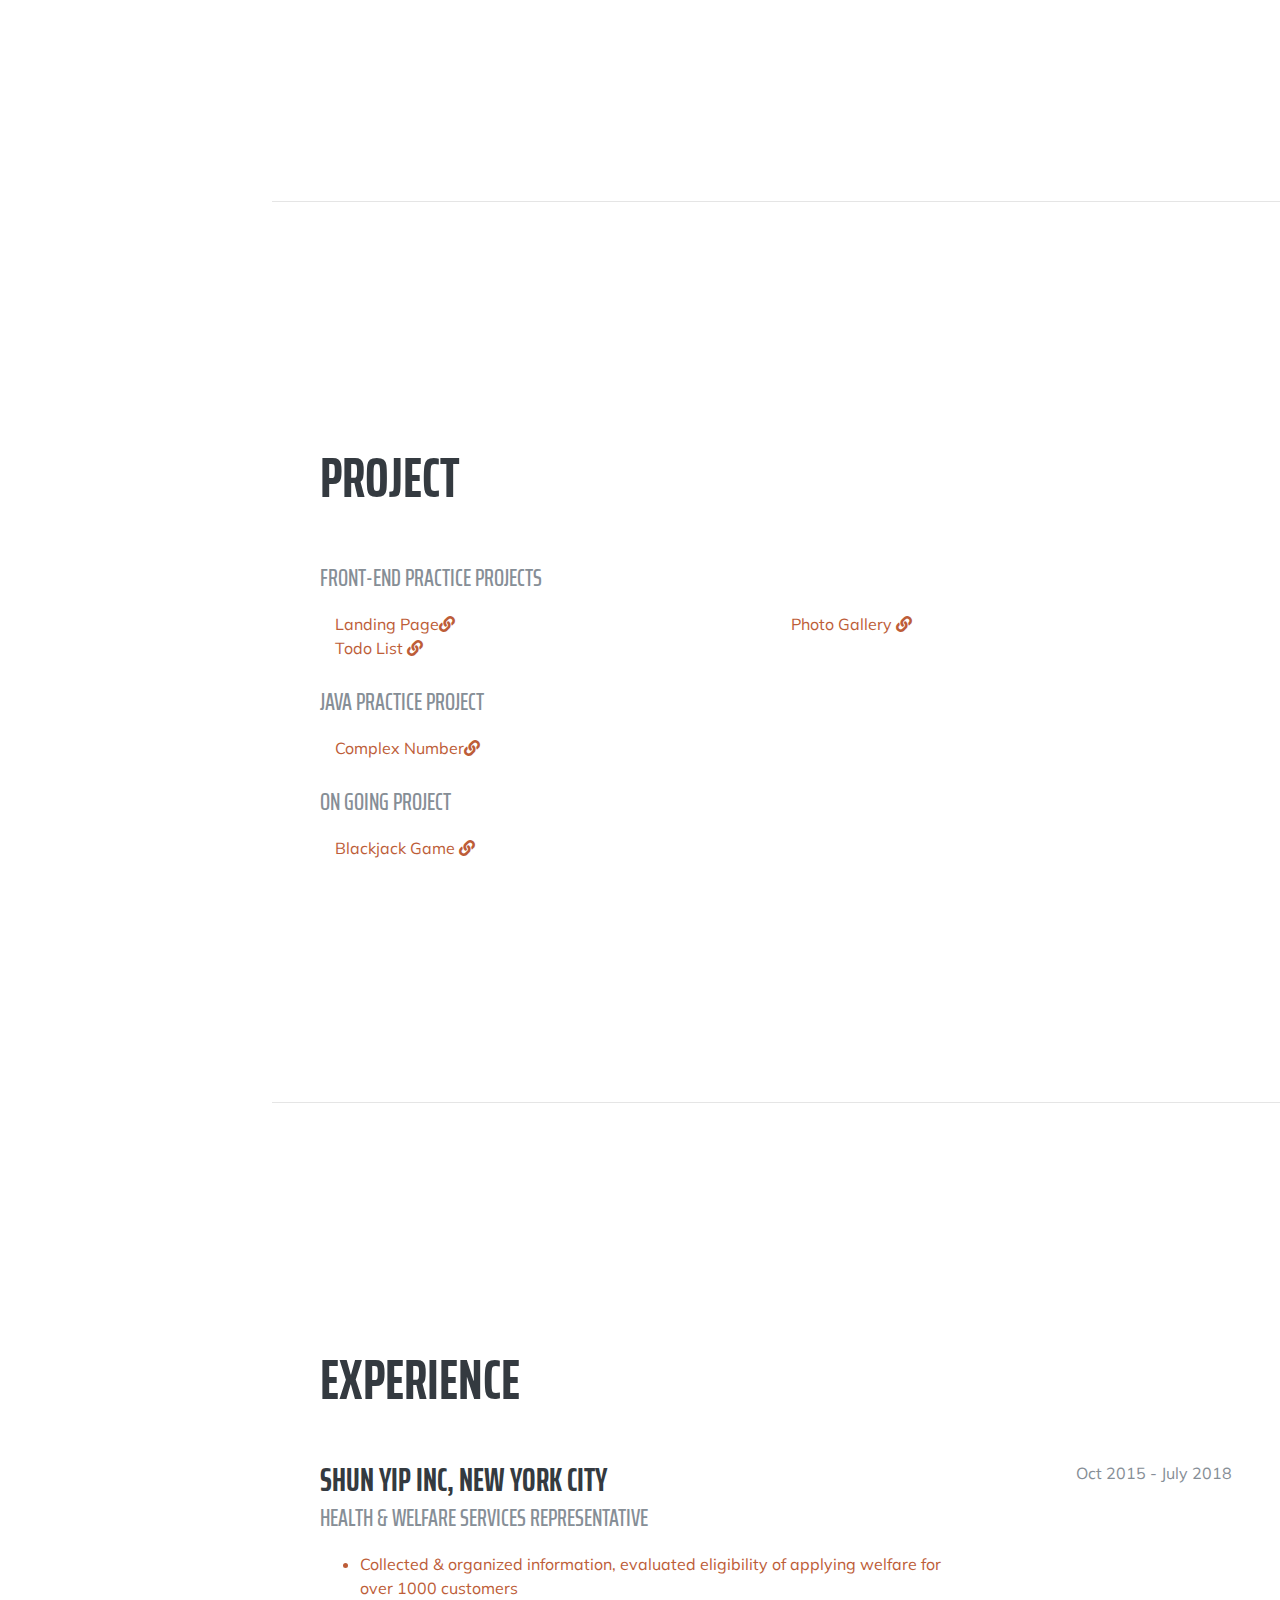
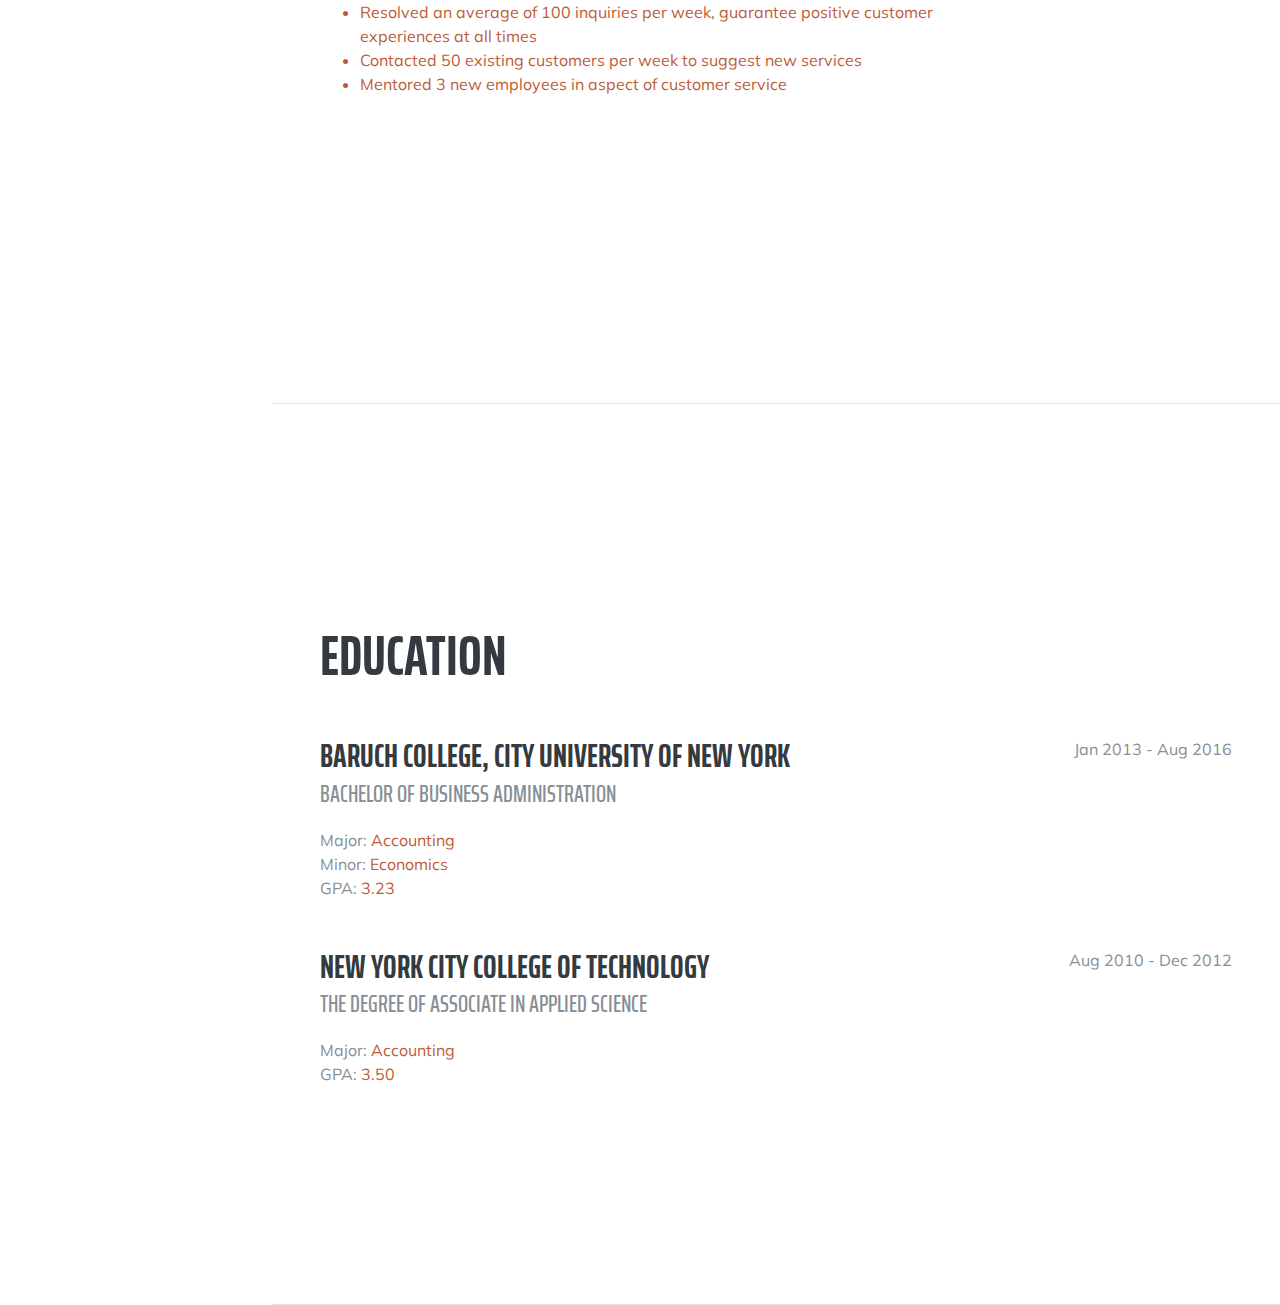
==== commit e72ddf5c: "check" ====
--- a/index.html
+++ b/index.html
@@ -122,8 +122,8 @@
 
         <div class="container">
           <div class="row text-primary">
-            <div class="col-lg-6 col-sm-12">Front-End Development: HTML, JavaScript, jQuery, CSS</div>
-            <div class="col-lg-6 col-sm-6">Back-End Development: Node.js, Java</div>
+            <div class="col-lg-6 col-sm-12">Front-end Development: HTML, JavaScript, jQuery, CSS</div>
+            <div class="col-lg-6 col-sm-6">Back-end Development: Node.js, Java</div>
             <div class="col-lg-6 col-sm-6">Cloud Services: Amazon Web Services(AWS)</div>
             <div class="col-lg-6 col-sm-6">Version Control: Git</div>
             <div class="col-lg-6 col-sm-6">Database: MySql, MongoDb</div>
@@ -143,10 +143,10 @@
         <div class="container">
           <div class="row">
             <div class="col-lg-6 col-md-12 col-sm-12">
-              <a href="projects/HtmlCssPractice/LandingPagePractice.html">Landing Page<i class="fas fa-link"></i> </a>
-            </div>
-            <div class="col-lg-6 col-md-12 col-sm-12">
-              <a href="projects/GridSystemPractice/GridSystemPractice.html">Photo Gallery <i class="fas fa-link"></i> </a>
+              <a href="projects/htmlcsspractice/landingpage.html">Landing Page<i class="fas fa-link"></i> </a>
+            </div>
+            <div class="col-lg-6 col-md-12 col-sm-12">
+              <a href="projects/gridsystempractice/gridsystem.html">Photo Gallery <i class="fas fa-link"></i> </a>
             </div>
             <div class="col-lg-6 col-md-12 col-sm-12">
                 <a href="projects/todolist/todolist.html">Todo List <i class="fas fa-link"></i> </a>
@@ -158,7 +158,7 @@
         <div class="container">
           <div class="row">
             <div class="col-lg-6 col-md-12 col-sm-12">
-              <a href="https://github.com/shidong1216/complexnumber">Complex Number Library <i class="fas fa-link"></i></a>
+              <a href="https://github.com/shidong1216/complexnumber">Complex Number<i class="fas fa-link"></i></a>
             </div>
           </div>
         </div>
@@ -167,7 +167,7 @@
         <div class="container">
           <div class="row">
             <div class="col-lg-6 col-md-12 col-sm-12">
-              <a href="https://github.com/shidong1216/Black-Jack">Black Jack Game <i class="fas fa-link"></i> </a>
+              <a href="https://github.com/shidong1216/Black-Jack">Blackjack Game <i class="fas fa-link"></i> </a>
             </div>
           </div>
         </div>
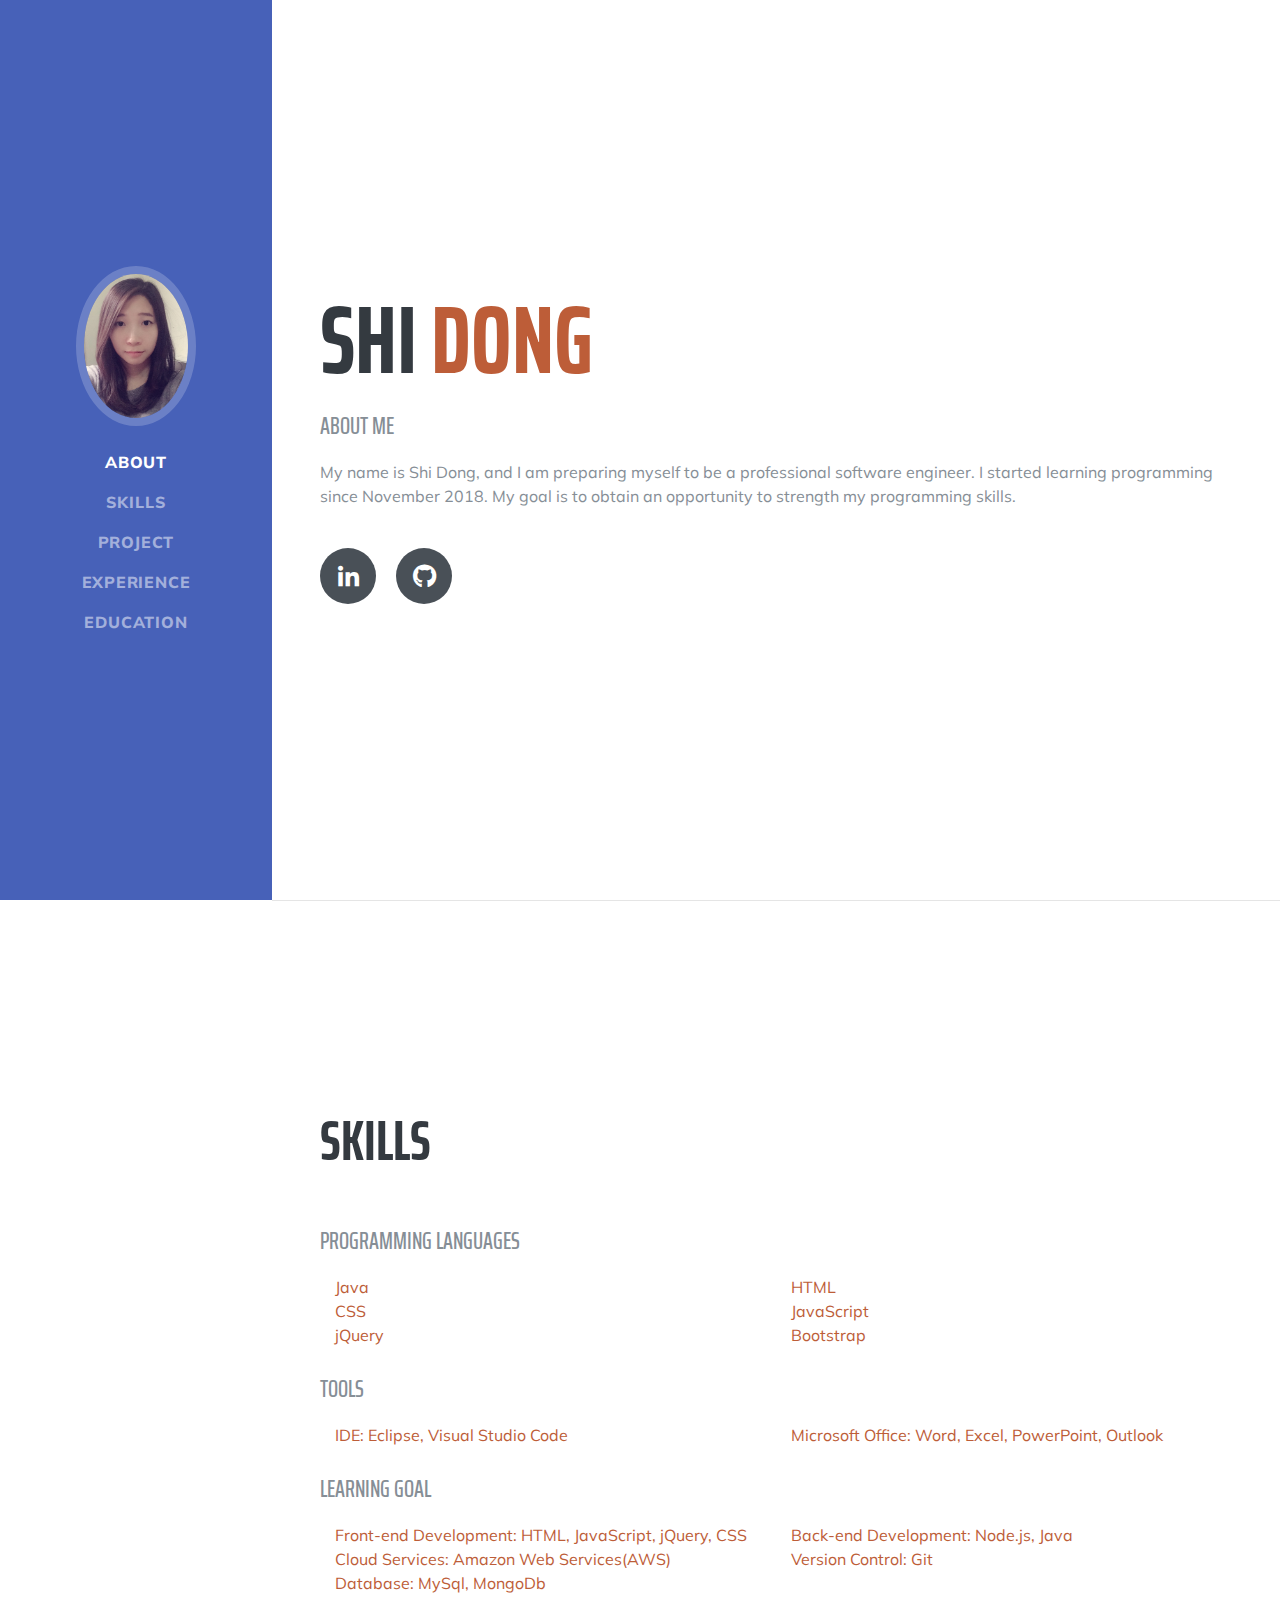
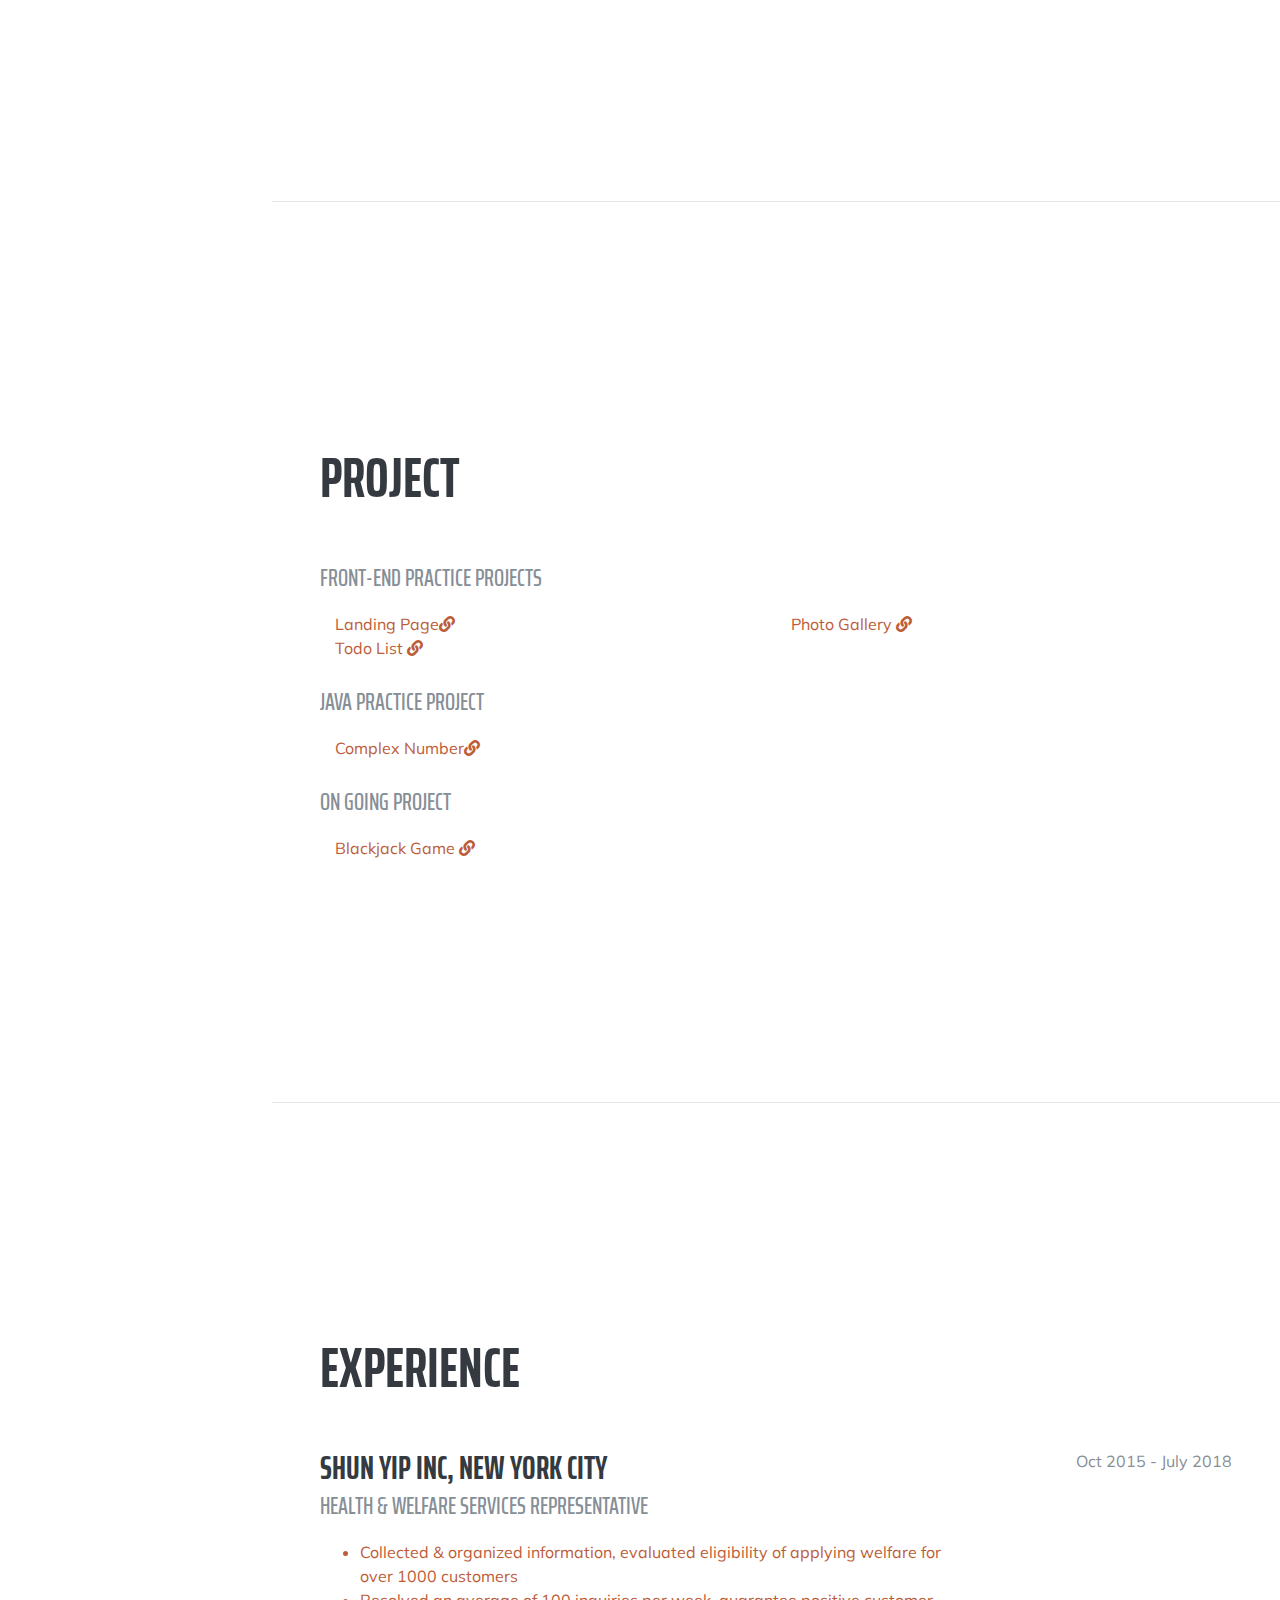
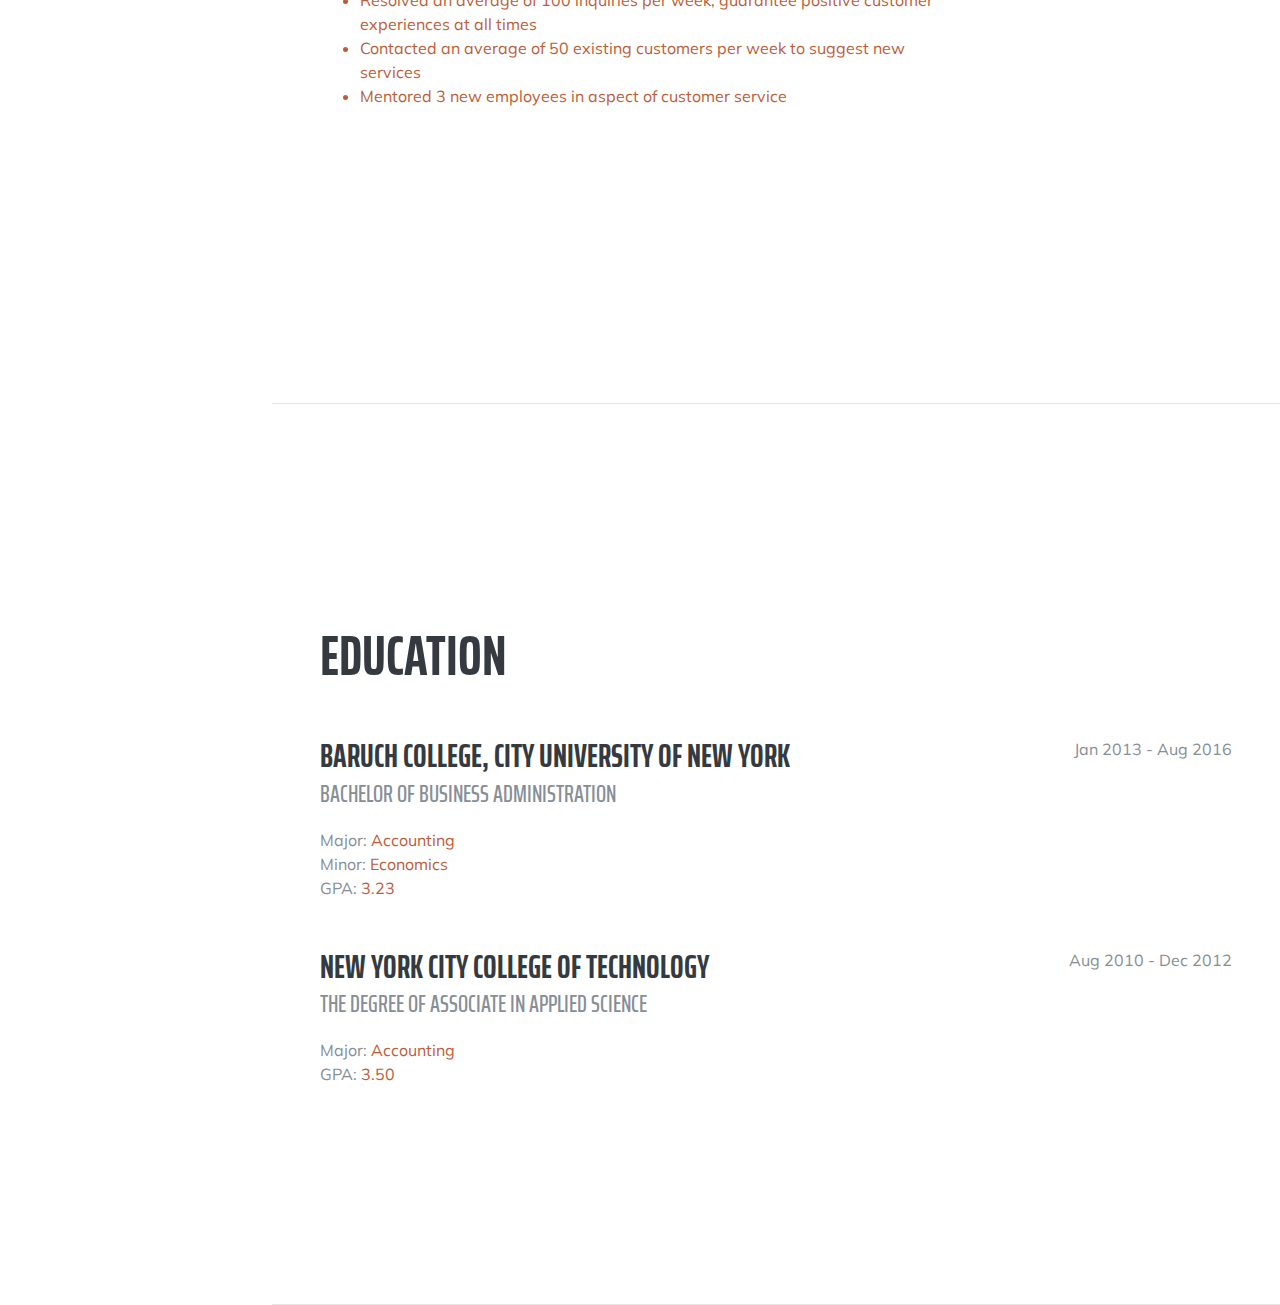
==== commit 9de6ebec: "update working experience" ====
--- a/index.html
+++ b/index.html
@@ -189,7 +189,7 @@
                 applying welfare for over 1000 customers</li>
               <li>Resolved an average of 100 inquiries per week, 
                 guarantee positive customer experiences at all times</li>
-             <li>Contacted 50 existing customers per week to suggest new services</li>
+             <li>Contacted an average of 50 existing customers per week to suggest new services</li>
               <li>Mentored 3 new employees in aspect of customer service</li>
             </ul>
           </div>
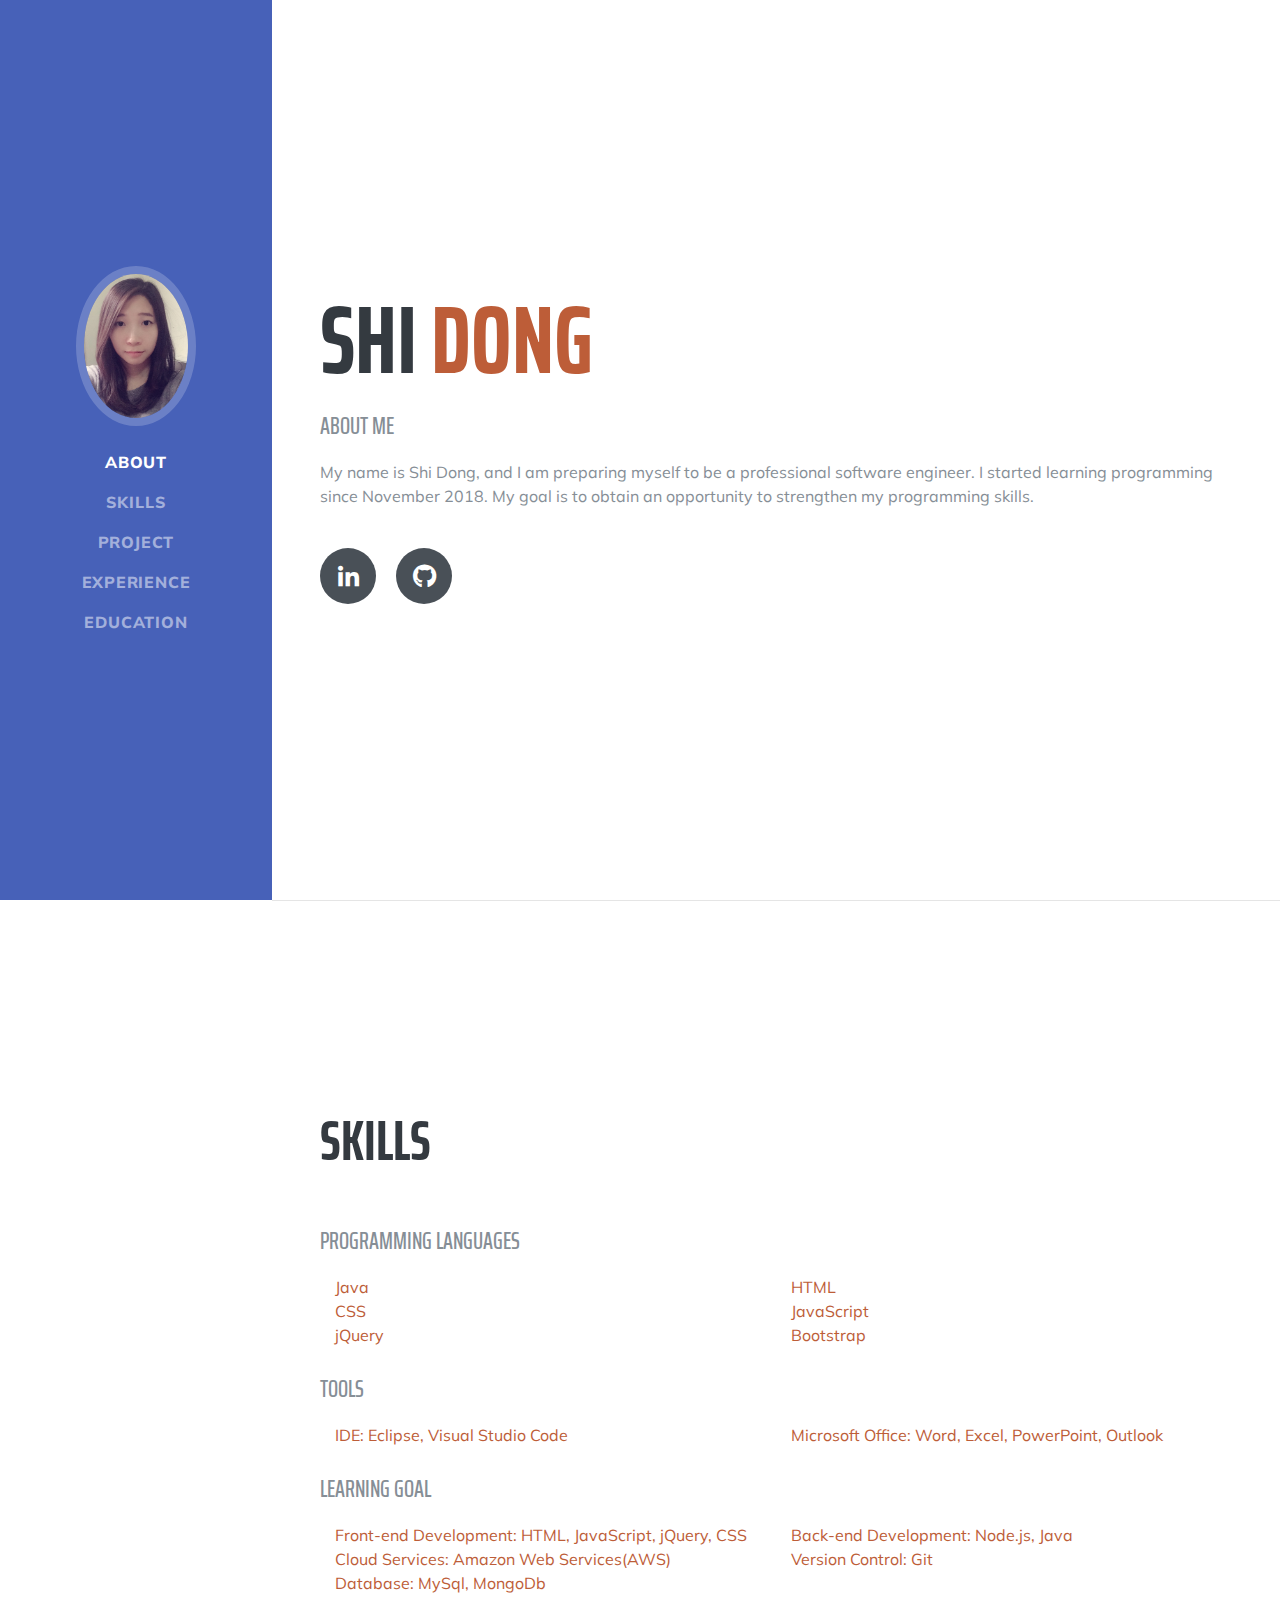
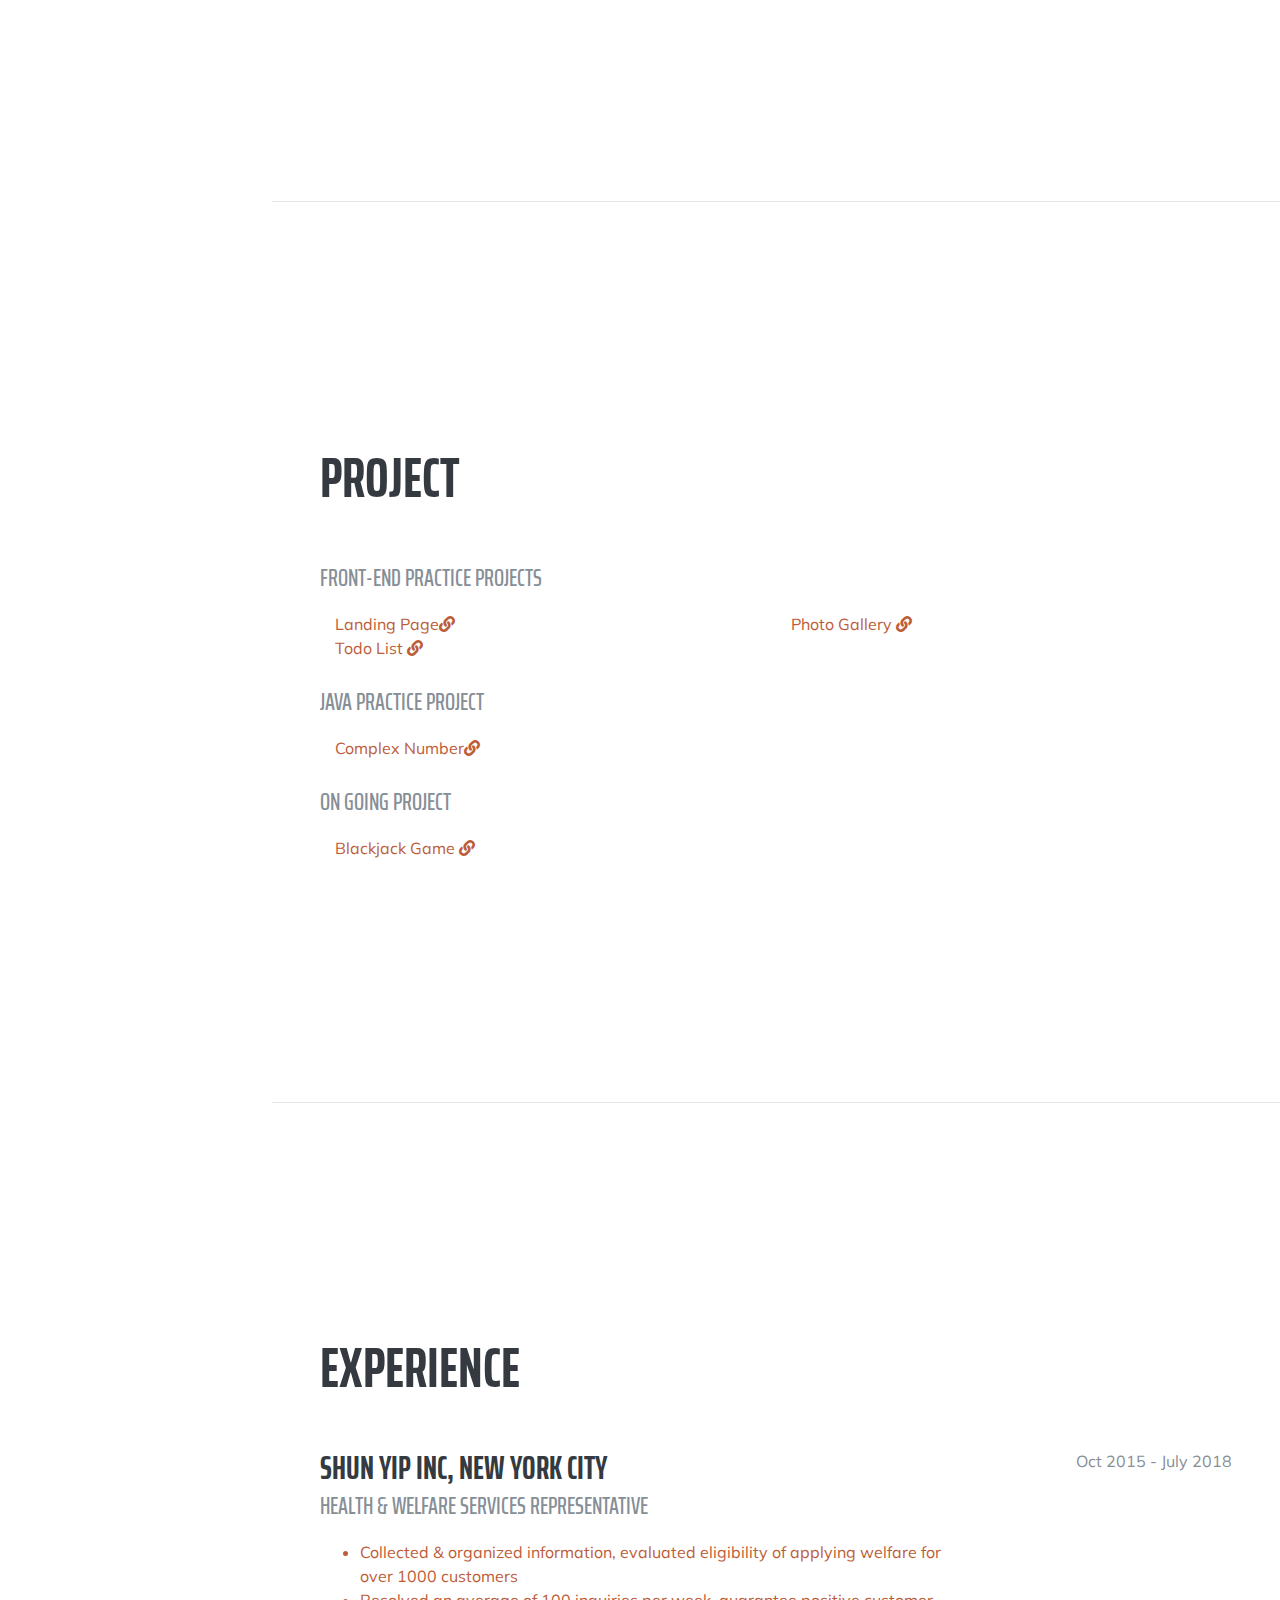
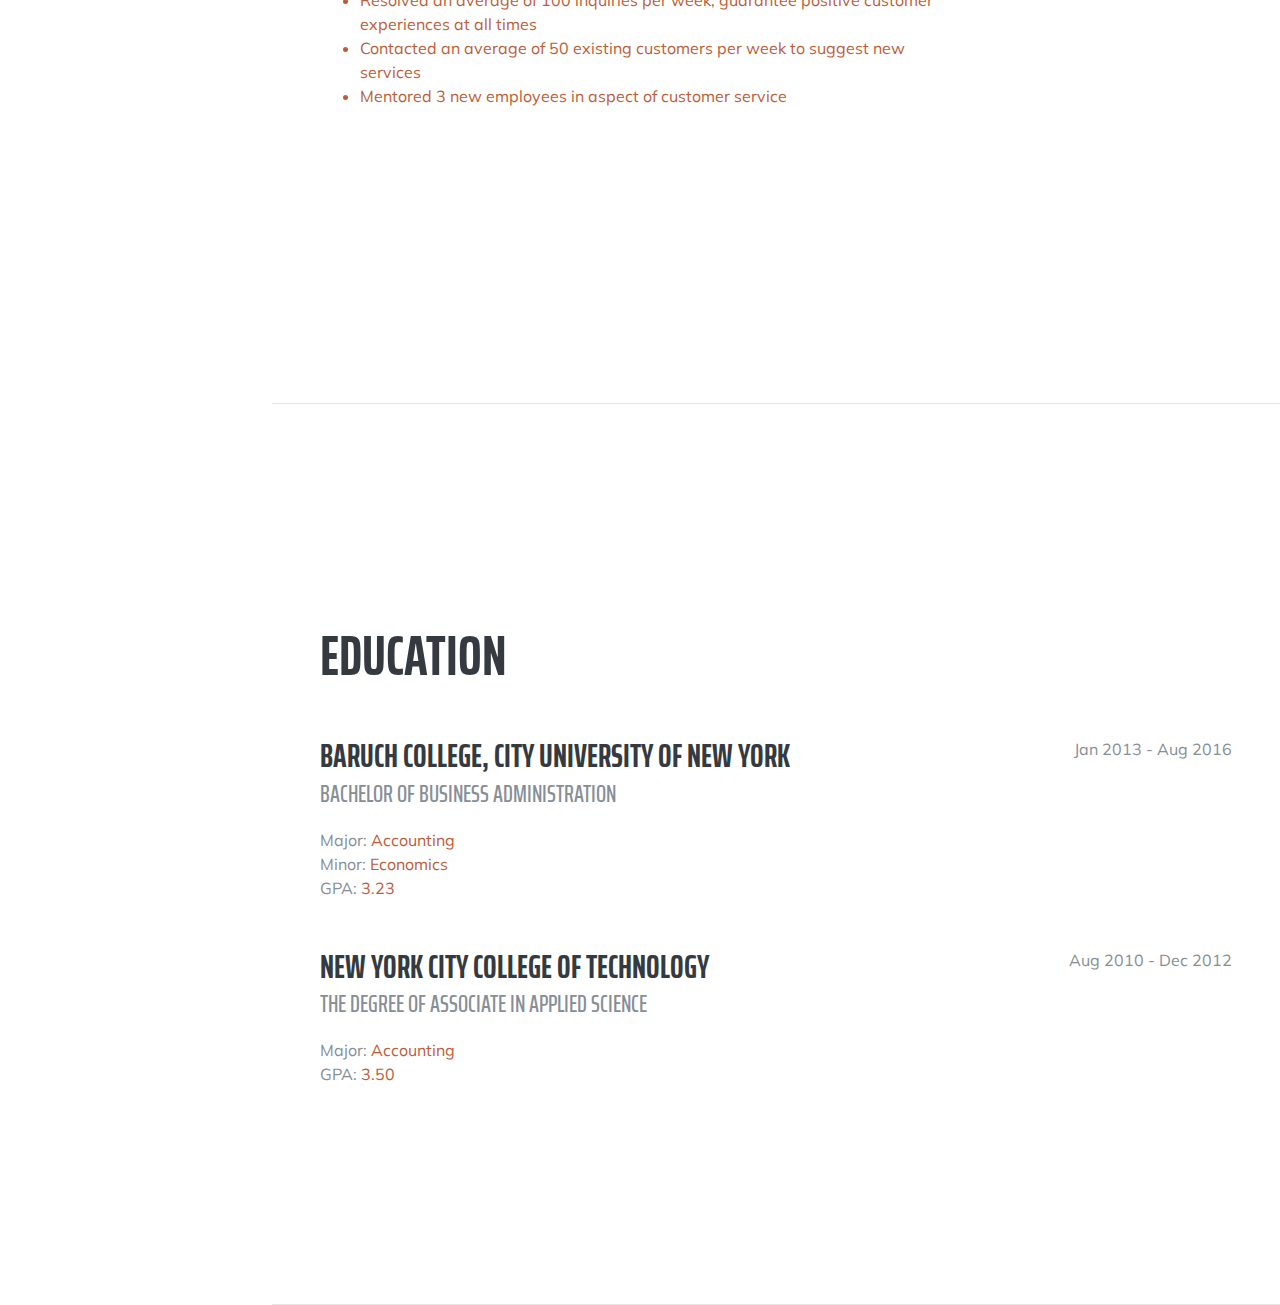
==== commit 03f8d2ab: "update about me" ====
--- a/index.html
+++ b/index.html
@@ -74,7 +74,7 @@
         <br>
         <div class="subheading mb-3">About Me</div>
         <p>My name is Shi Dong, and I am preparing myself to be a professional software engineer. I started learning
-          programming since November 2018. My goal is to obtain an opportunity to strength my programming skills.</p>
+          programming since November 2018. My goal is to obtain an opportunity to strengthen my programming skills.</p>
         <br>
         <div class="social-icons">
           <a href="https://www.linkedin.com/in/shi-dong-583b75174/">
